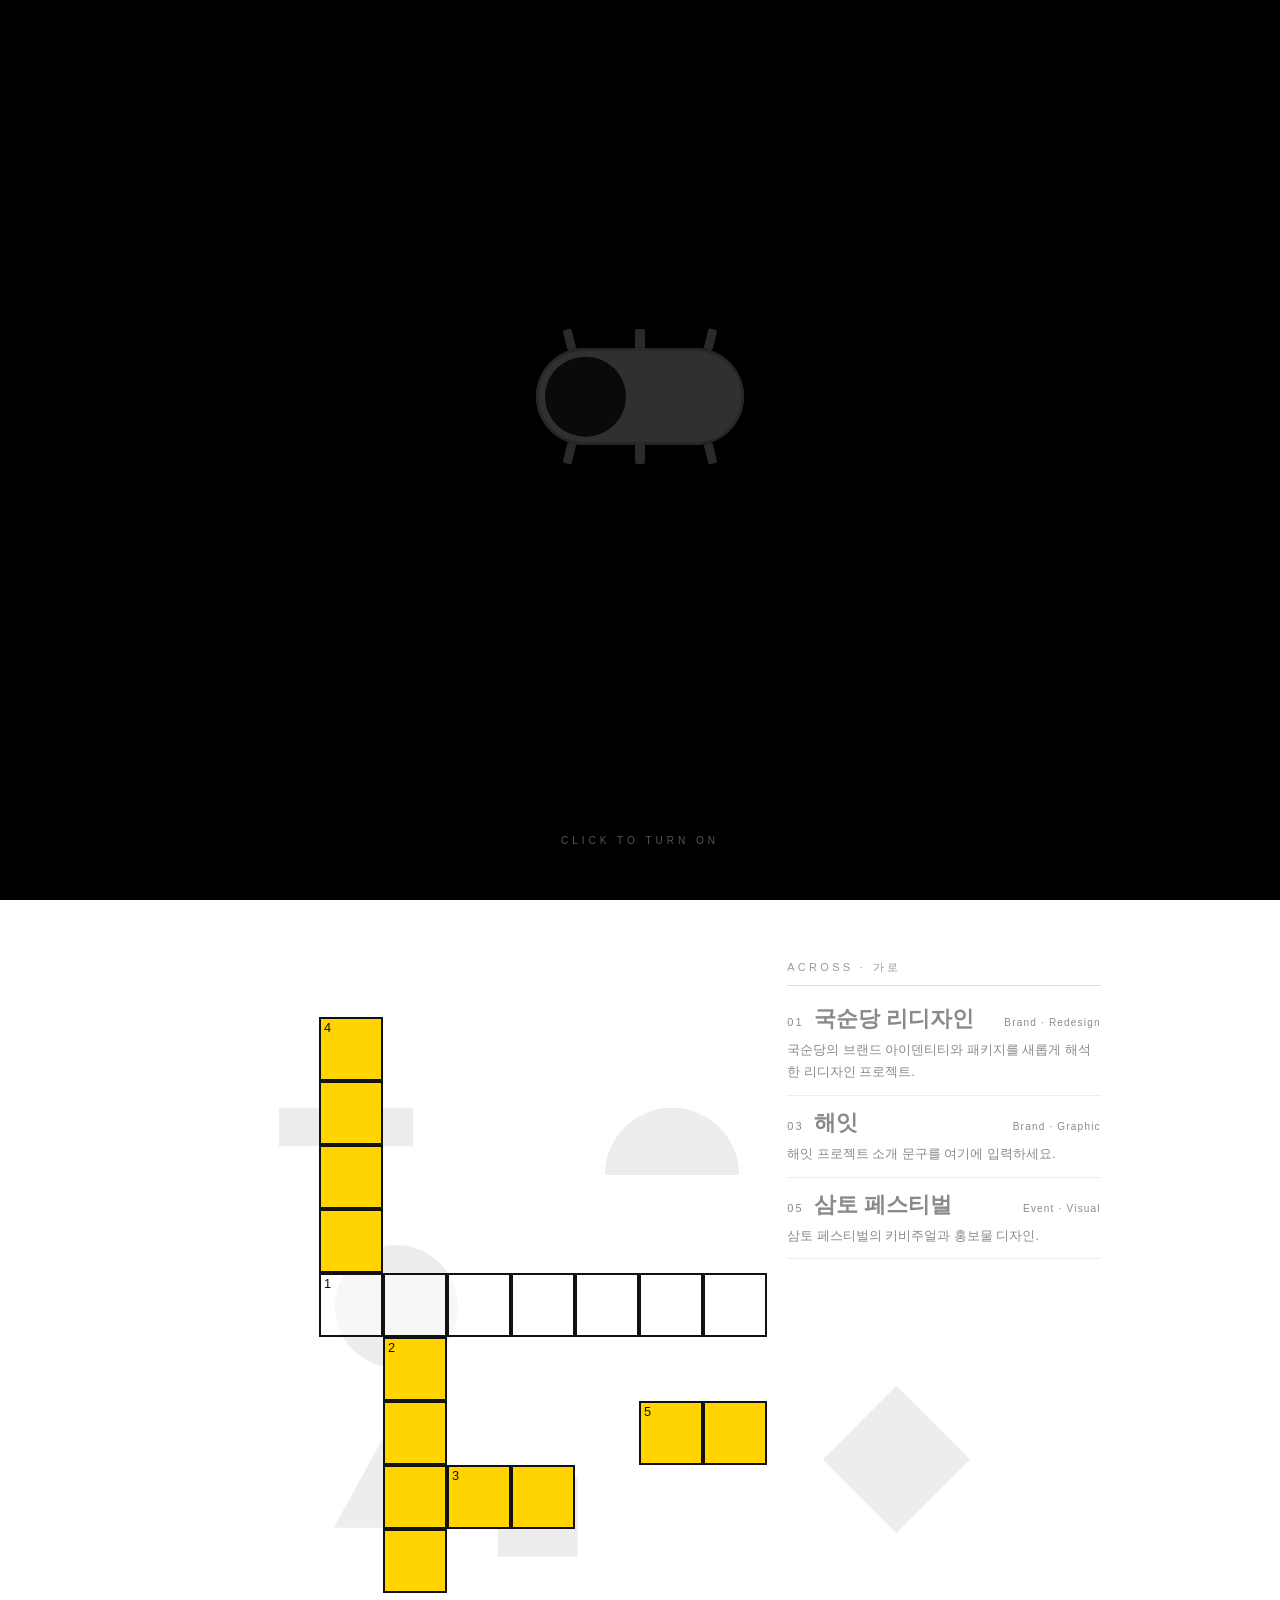
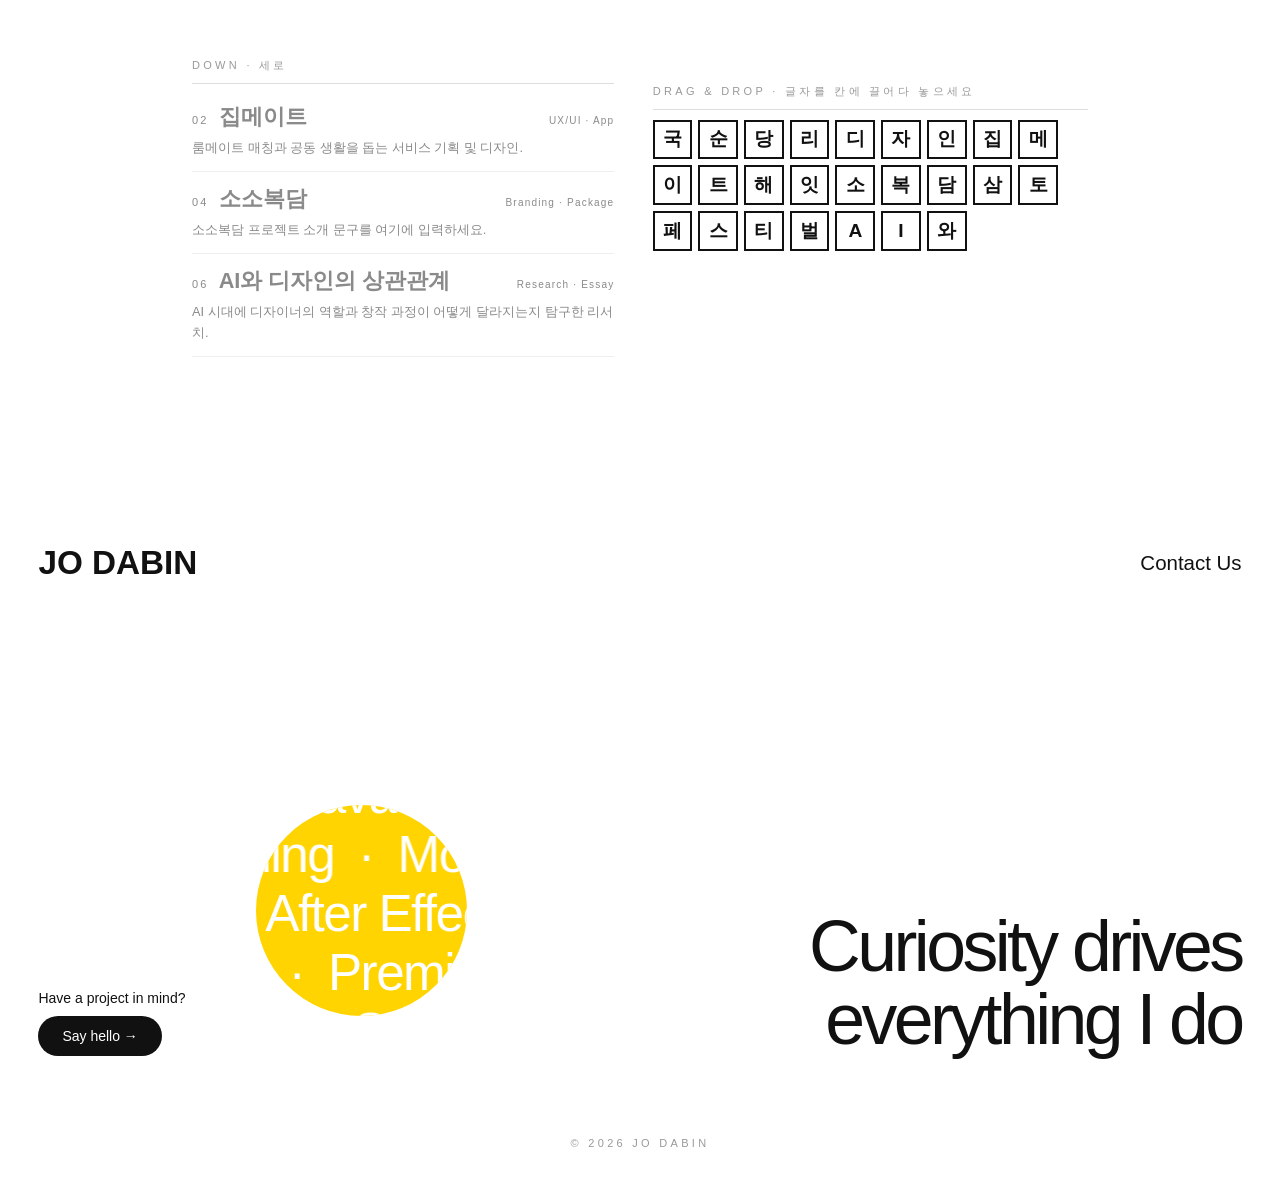
==== index.html @ ef53ffa4 "first commit" ====
<!DOCTYPE html>
<html lang="ko">
<head>
<meta charset="UTF-8">
<meta name="viewport" content="width=device-width, initial-scale=1">
<title>Portfolio</title>
<style>
  *{margin:0;padding:0;box-sizing:border-box}
  html{scroll-behavior:smooth}
  body{background:#000;color:#fff;font-family:"Pretendard","Apple SD Gothic Neo","Malgun Gothic",sans-serif;overflow-x:hidden}


  /* ---------- 0. INTRO (스위치) ---------- */
  body.lock{overflow:hidden}
  #intro{position:fixed;inset:0;background:#000;z-index:100;display:flex;flex-direction:column;align-items:center;justify-content:center;transition:opacity 1s ease,visibility 1s}
  #intro.done{opacity:0;visibility:hidden}
  .sw{--w:clamp(180px,16.25vw,312px);--h:calc(var(--w)*.4647);--k:calc(var(--w)*.388);
    position:relative;width:var(--w);height:var(--h);border:0;padding:0;cursor:pointer;background:transparent;-webkit-tap-highlight-color:transparent}
  .sw .track{position:absolute;inset:0;border-radius:99px;background:#303030;box-shadow:inset 0 0 0 calc(var(--w)*.0128) #262626;transition:background .6s,box-shadow .6s}
  .sw .knob{position:absolute;top:50%;left:calc(var(--w)*.0449);width:var(--k);height:var(--k);border-radius:50%;background:#0a0a0a;transform:translateY(-50%);transition:left .6s cubic-bezier(.6,0,.2,1),background .6s,box-shadow .6s}
  .sw i{position:absolute;width:calc(var(--w)*.0449);height:calc(var(--w)*.1);background:#2a2a2a;border-radius:2px;transition:background .6s}
  .sw i.t{top:calc(var(--w)*-.09)}.sw i.b{bottom:calc(var(--w)*-.09)}
  .sw i.c{left:calc(50% - var(--w)*.0225)}
  .sw i.l{left:calc(var(--w)*.14)}.sw i.l.t{transform:rotate(-14deg)}.sw i.l.b{transform:rotate(14deg)}
  .sw i.r{right:calc(var(--w)*.14)}.sw i.r.t{transform:rotate(14deg)}.sw i.r.b{transform:rotate(-14deg)}
  .sw:hover .knob{background:#161616}
  .sw.on .knob{left:calc(100% - var(--k) - var(--w)*.0449);background:#f2f2f2;box-shadow:0 0 30px 8px rgba(255,255,255,.7),0 0 120px 40px rgba(255,255,255,.25)}
  .sw.on .track{background:#3a3a3a}
  .ld{margin-top:9vh;width:clamp(160px,16vw,300px);opacity:0;transition:opacity .5s .3s;text-align:center;color:#aaa;font-size:11px;letter-spacing:.35em}
  .ld .bar{margin-top:12px;height:2px;background:#222}
  .ld .bar b{display:block;height:100%;width:0;background:#fff}
  #intro.go .ld{opacity:1}
  #intro .hint-i{position:absolute;bottom:6vh;font-size:10px;letter-spacing:.4em;color:#555;transition:opacity .4s}
  #intro.go .hint-i{opacity:0}

  /* ---------- 1. PRISM HERO ---------- */
  .hero{position:relative;min-height:100vh;background:#000;overflow:hidden;cursor:crosshair}
  .cols{position:relative;min-height:100vh;display:grid;grid-template-columns:1.2fr .9fr 1.1fr;gap:3vw;padding:6vh 3vw 9vh}
  .col{display:flex;flex-direction:column;justify-content:space-between;gap:4vh}
  .col .grp{display:flex;flex-direction:column;gap:4vh}
  #hc,#cc{position:absolute;inset:0;width:100%;height:100%;display:block}
  .bgc{position:absolute;inset:0;background:
    radial-gradient(60% 70% at 0% 0%,#ffcfe0 0%,transparent 70%),
    radial-gradient(55% 60% at 55% 0%,#ffeccb 0%,transparent 70%),
    radial-gradient(60% 70% at 100% 0%,#f0ffd6 0%,transparent 70%),
    radial-gradient(60% 70% at 100% 100%,#c6eeff 0%,transparent 70%),
    radial-gradient(60% 70% at 0% 100%,#f5d3ff 0%,transparent 70%),#efe4ff}
  #cc,#hc{pointer-events:none}
  .hx{position:relative;padding:0;color:#0b0b0b;line-height:1.4;pointer-events:none;user-select:none;-webkit-user-select:none}
  .hx h1{font-weight:500;font-size:clamp(34px,5.4vw,96px);letter-spacing:-.02em;line-height:1.05}
  .hx h2{font-weight:600;font-size:clamp(12px,1.2vw,19px);letter-spacing:.18em;margin-bottom:.6vw}
  .hx p,.hx li{font-size:clamp(11px,1vw,15px);list-style:none}
  .hx .big{font-size:clamp(16px,1.9vw,32px);font-weight:500;line-height:1.35}
  .hx small{display:block;font-size:10px;letter-spacing:.3em;margin-bottom:.8vw;font-weight:600}
  .hero{touch-action:pan-y;user-select:none;-webkit-user-select:none}
  .hero .hh{position:absolute;left:50%;bottom:4vh;transform:translateX(-50%);font-size:10px;letter-spacing:.4em;color:#777;z-index:2;pointer-events:none}

  /* 빛 뒤에 깔리는 텍스트: 슬롯에 빛이 자리 잡으면(.hit) 또렷해짐 */
  /* mix-blend-mode:lighten → 검정 글자는 뒤에 어떤 색 빛이 와도 그 색 그대로 묻혀 안 보임(위장).
     자기 자리에 딱 맞을 때만 normal + 밝은 색으로 전환해 또렷하게 드러남 */
  .tb{position:absolute;z-index:1;width:min(30vw,340px);color:#000;pointer-events:none;
    mix-blend-mode:lighten;text-shadow:none;opacity:1;transition:color .5s ease,text-shadow .5s ease}
  .tb.hit{color:#0a0a0a;text-shadow:0 0 14px rgba(255,255,255,.6);mix-blend-mode:normal}
  .tb h1{font-weight:300;font-size:clamp(28px,3vw,46px);line-height:1.05;letter-spacing:.01em}
  .tb h2{font-weight:600;font-size:clamp(12px,1.1vw,16px);letter-spacing:.22em;margin-top:.6em}
  .tb hr{border:0;border-top:1px solid currentColor;opacity:.4;margin:.9em 0;width:80%}
  .tb p{font-size:clamp(11px,.95vw,14px);line-height:1.7;opacity:.9}
  .tb ul{list-style:none;font-size:clamp(11px,.95vw,13px);line-height:1.9;letter-spacing:.08em}
  .tb ul.sk li{display:flex;align-items:center;gap:.6em}
  .tb ul.sk b{display:inline-flex;align-items:center;justify-content:center;width:1.8em;height:1.8em;border:1px solid currentColor;border-radius:5px;font-size:.8em;opacity:.85}
  .tb-a{--tc:#7cd9b8;--tg:rgba(59,191,154,.55);left:14vw;top:15vh;text-align:left}
  .tb-b{--tc:#f19a9c;--tg:rgba(232,90,114,.55);right:14vw;left:auto;top:15vh;text-align:left}
  .tb-c{--tc:#8fb0e0;--tg:rgba(63,102,194,.55);left:50%;top:58vh;transform:translateX(-50%);text-align:center}
  .tb-c ul{display:inline-block;text-align:left}

  /* ---------- 2. BEAM (scroll-driven) ---------- */
  .beam-track{position:relative}
  .stage{position:sticky;top:0;overflow:hidden;background:#000}
  .beam{position:absolute;left:50%;top:0;width:22vw;transform-origin:50% 0;
    background:linear-gradient(90deg,#ff5a5a,#ffb15a,#fff27a,#7aff9a,#7ad2ff,#8a8aff,#e08aff);
    filter:blur(26px);opacity:.9;border-radius:0 0 50% 50%;will-change:transform}
  .beam.b2{width:14vw;filter:blur(40px);opacity:.55;background:linear-gradient(90deg,#7aff9a,#7ad2ff,#fff)}
  .beam.b3{width:8vw;filter:blur(18px);opacity:.9;background:#fff}
  .stage-txt{position:absolute;left:0;right:0;top:50%;text-align:center;font-size:clamp(14px,1.6vw,20px);letter-spacing:.4em;transform:translateY(-50%);mix-blend-mode:difference;color:#fff;pointer-events:none}

  /* ---------- 3. CROSSWORD ---------- */
  .cw{position:relative;background:#fff;color:#111;padding:6vh 0 14vh;--c:min(5.6vw,64px)}
  .cw-inner{position:relative;width:calc(var(--c)*14);margin:0 auto}
  .grid{position:relative;width:calc(var(--c)*14);height:calc(var(--c)*10);z-index:2}
  .cell{position:absolute;width:var(--c);height:var(--c);background:rgba(255,255,255,.55);backdrop-filter:blur(0px);border:2px solid #111;margin:-1px;
    display:flex;align-items:center;justify-content:center;font-size:calc(var(--c)*.46);font-weight:600;cursor:pointer;
    opacity:0;transform:scale(.6);transition:opacity .5s,transform .5s,background .25s,color .25s}
  .cell.in{opacity:1;transform:none}
  .cell sup{position:absolute;left:3px;top:1px;font-size:calc(var(--c)*.2);font-weight:400}
  .cell.on{background:#ffe680}
  .cell.flash{background:#ffd400}
  .cell.over{background:#fff3b0;outline:2px dashed #111}
  .cell .ch{pointer-events:none}
  .tray{position:absolute;z-index:3;left:calc(var(--c)*7.2);top:calc(var(--c)*11.4);width:calc(var(--c)*6.8)}
  .tray h4{font-size:11px;letter-spacing:.3em;color:#999;font-weight:500;padding-bottom:10px;border-bottom:1px solid #ddd;margin-bottom:10px}
  .tray .chips{display:flex;flex-wrap:wrap;gap:6px}
  .chip{width:calc(var(--c)*.62);height:calc(var(--c)*.62);display:flex;align-items:center;justify-content:center;border:2px solid #111;background:#fff;font-weight:600;font-size:calc(var(--c)*.3);cursor:grab;user-select:none}
  .chip:active{cursor:grabbing;background:#ffe680}

  /* gray blocks behind images */
  .gray{position:absolute;z-index:1;cursor:pointer}
  .gray svg{position:absolute;inset:0;width:100%;height:100%;fill:#ededed;transition:fill .5s,transform .4s}
  .gray.seen svg{fill:#a8a8a8}
  .gray.cur svg{fill:#d0d0d0;transform:scale(1.06)}
  .gray.seen.cur svg{fill:#969696}
  .gray img{width:100%;height:100%;object-fit:cover;display:block}
    .g5{left:calc(var(--c)*9.4);top:calc(var(--c)*6.3);width:calc(var(--c)*3.2);height:calc(var(--c)*3.2)}
  .g6{left:calc(var(--c)*6);top:calc(var(--c)*1.2);width:calc(var(--c)*3);height:calc(var(--c)*3)}
  .g1{left:calc(var(--c)*1.6);top:calc(var(--c)*3.9);width:calc(var(--c)*3.2);height:calc(var(--c)*3.2)}
  .g2{left:calc(var(--c)*1.7);top:calc(var(--c)*6.4);width:calc(var(--c)*3.2);height:calc(var(--c)*3.2)}
  .g3{left:calc(var(--c)*4.2);top:calc(var(--c)*7.6);width:calc(var(--c)*2.4);height:calc(var(--c)*2.4)}
  .g4{left:calc(var(--c)*0.9);top:calc(var(--c)*1.2);width:calc(var(--c)*3);height:calc(var(--c)*3)}

  /* 소개 패널 (가로: 우상단 / 세로: 좌하단) */
  .cw-inner{height:calc(var(--c)*16.2)}
  .pnl{position:absolute;z-index:3}
  .pa{left:calc(var(--c)*9.3);top:calc(var(--c)*.1);width:calc(var(--c)*4.9)}
  .pd{left:0;top:calc(var(--c)*11);width:calc(var(--c)*6.6)}
  .pnl h4{font-size:11px;letter-spacing:.3em;color:#999;font-weight:500;padding-bottom:10px;border-bottom:1px solid #ddd;margin-bottom:6px}
  .it{padding:12px 0;border-bottom:1px solid #eee;cursor:pointer;color:#8a8a8a;transition:color .3s}
  .it .r1{display:flex;align-items:baseline;gap:10px}
  .it .n{font-size:11px;letter-spacing:.2em}
  .it .t{font-size:clamp(15px,1.7vw,24px);font-weight:600}
  .it .g{margin-left:auto;font-size:10px;letter-spacing:.12em}
  .it .d{margin-top:6px;font-size:clamp(11px,1vw,13.5px);line-height:1.7;color:inherit;transition:color .3s}
  .it.act{color:#111}
  .fade{animation:fd .4s}
  @keyframes fd{from{opacity:0;transform:translateY(6px)}to{opacity:1;transform:none}}
  .end{position:relative;min-height:620px;background:#fff;color:#111;overflow:hidden;font-family:"Helvetica Neue",Arial,"Malgun Gothic",sans-serif;cursor:grab}
  .end-top{position:absolute;left:3vw;right:3vw;top:3vh;display:flex;justify-content:space-between;align-items:center;font-size:clamp(16px,1.6vw,22px);z-index:3}
  .end-top b{font-size:clamp(24px,2.6vw,36px);font-weight:700}
  .end-top a{color:#111;text-decoration:none}
  .ball{position:absolute;left:20vw;top:32vh;width:clamp(200px,16.5vw,330px);aspect-ratio:1;border-radius:50%;background:#ffd400;overflow:hidden;z-index:2;will-change:transform}
  .mq{position:absolute;left:0;top:0;width:100vw;color:#fff;user-select:none}
  .row{display:flex;white-space:nowrap;font-size:clamp(34px,4vw,76px);line-height:1.15;letter-spacing:-.03em;will-change:transform}
  .row span{flex:none}
  .end-h{position:absolute;right:3vw;bottom:9vh;text-align:right;font-weight:400;letter-spacing:-.05em;line-height:1.02;font-size:clamp(40px,5.6vw,110px)}
  .end-cta{position:absolute;left:3vw;bottom:9vh;font-size:14px}
  .end-cta a{display:inline-block;margin-top:10px;padding:12px 24px;border-radius:99px;background:#111;color:#fff;text-decoration:none}
  footer{background:#fff;color:#999;text-align:center;padding:0 0 6vh;font-size:11px;letter-spacing:.3em}
  @media(max-width:700px){.hero .tr{top:6vh}.hero .tl{top:22vh}.black{margin-left:0;width:100%}}
</style>
</head>
<body class="lock">
<div id="intro">
  <button class="sw" id="sw" aria-label="켜기">
    <div class="track"></div><div class="knob"></div>
    <i class="t l"></i><i class="t c"></i><i class="t r"></i><i class="b l"></i><i class="b c"></i><i class="b r"></i>
  </button>
  <div class="ld"><span id="pct">LOADING 0%</span><div class="bar"><b id="bar"></b></div></div>
  <div class="hint-i">CLICK TO TURN ON</div>
</div>


<!-- 1 SPOTLIGHT -->
<section class="hero" id="hero">
  <!-- 가운데 인물 자리는 우선 비워둡니다. -->
  <div class="tb tb-a" id="tb0">
    <h1>조다빈<br>JO DABIN</h1>
    <h2>VISUAL DESIGNER<br>&amp; CREATIVE THINKER</h2>
    <hr>
    <p>하나의 빛이 여러 색으로 퍼지듯,<br>하나의 아이디어를 다양한 시선으로 풀어냅니다.</p>
    <ul class="kw"><li>BRAND</li><li>VISUAL</li><li>INTERACTION</li><li>EXPERIENCE</li></ul>
  </div>
  <div class="tb tb-b" id="tb1">
    <h2>SKILLS &amp; TOOLS ✦</h2>
    <hr>
    <ul class="sk">
      <li><b>Ps</b>Photoshop</li>
      <li><b>Ai</b>Illustrator</li>
      <li><b>Ae</b>After Effects</li>
      <li><b>Fg</b>Figma</li>
    </ul>
  </div>
  <div class="tb tb-c" id="tb2">
    <h2>CONTACT ✦</h2>
    <hr>
    <ul class="ct">
      <li>✉ jodabin9098@gmail.com</li>
      <li>◎ Seoul, Korea</li>
    </ul>
  </div>
  <canvas id="hc"></canvas>
  <div class="hh" id="hh">빛으로 숨은 글자를 찾아보세요 · 0/3</div>
</section>

<!-- 2 BEAM -->
<section class="beam-track" id="track">
  <div class="stage" id="stage">
    <div class="beam" id="beam"></div>
    <div class="beam b2" id="beam2"></div>
    <div class="beam b3" id="beam3"></div>
    <div class="stage-txt" id="stxt">SELECTED WORKS</div>
  </div>
</section>

<!-- 3 CROSSWORD -->
<section class="cw" id="cw">
  <div class="cw-inner">
    <div class="gray g1" data-n="01"></div>
    <div class="gray g2" data-n="02"></div>
    <div class="gray g3" data-n="03"></div>
    <div class="gray g4" data-n="04"></div>
    <div class="gray g5" data-n="05"></div>
    <div class="gray g6" data-n="06"></div>
    <div class="grid" id="grid"></div>
    <div class="pnl pa" id="pa"></div>
    <div class="pnl pd" id="pd"></div>
    <div class="tray"><h4>DRAG &amp; DROP · 글자를 칸에 끌어다 놓으세요</h4><div class="chips" id="chips"></div></div>
  </div>
</section>
<!-- 4 CLOSING (bachoo style) -->
<section class="end" id="end">
  <div class="end-top"><b>JO DABIN</b><a href="mailto:jodabin9098@gmail.com">Contact Us</a></div>
  <div class="ball" id="ball"><div class="mq" id="mq"></div></div>
  <h2 class="end-h">Curiosity drives<br>everything I do</h2>
  <div class="end-cta"><p>Have a project in mind?</p><a href="mailto:jodabin9098@gmail.com">Say hello →</a></div>
</section>
<footer>© 2026 JO DABIN</footer>

<script>
/* ===== 프로젝트 데이터 (내용/이미지는 여기서 수정) ===== */
const projects=[
  {t:"국순당 리디자인",  tag:"Brand · Redesign",   d:"국순당의 브랜드 아이덴티티와 패키지를 새롭게 해석한 리디자인 프로젝트.", img:"", word:"국순당리디자인", x:2,y:5,dir:"h"},
  {t:"집메이트",        tag:"UX/UI · App",        d:"룸메이트 매칭과 공동 생활을 돕는 서비스 기획 및 디자인.",            img:"", word:"집메이트",       x:3,y:6,dir:"v"},
  {t:"해잇",            tag:"Brand · Graphic",    d:"해잇 프로젝트 소개 문구를 여기에 입력하세요.",                       img:"", word:"해잇",           x:4,y:8,dir:"h"},
  {t:"소소복담",        tag:"Branding · Package", d:"소소복담 프로젝트 소개 문구를 여기에 입력하세요.",                   img:"", word:"소소복담",       x:2,y:1,dir:"v"},
  {t:"삼토 페스티벌",   tag:"Event · Visual",     d:"삼토 페스티벌의 키비주얼과 홍보물 디자인.",                          img:"", word:"삼토페스티벌",   x:7,y:7,dir:"h"},
  {t:"AI와 디자인의 상관관계", tag:"Research · Essay", d:"AI 시대에 디자이너의 역할과 창작 과정이 어떻게 달라지는지 탐구한 리서치.", img:"", word:"AI와디자인",     x:7,y:1,dir:"v"},
];
const grayMap=[0,1,2,3,4,5]; // 회색 블록 → 표시할 프로젝트 이미지 (projects[i].img)

/* ===== 십자말풀이 생성 ===== */
const grid=document.getElementById('grid');
const cells={};
projects.forEach((p,i)=>{
  [...p.word].forEach((ch,k)=>{
    const x=p.x+(p.dir==='h'?k:0), y=p.y+(p.dir==='v'?k:0), key=x+','+y;
    let el=cells[key];
    if(!el){
      el=document.createElement('div');el.className='cell';el.dataset.p='';
      el.style.left=`calc(var(--c)*${x})`;el.style.top=`calc(var(--c)*${y})`;
      grid.appendChild(el);cells[key]=el;
    }
    el.dataset.p+=i+',';
    if(k===0){const s=document.createElement('sup');s.textContent=i+1;el.appendChild(s);}
  });
});
const all=[...grid.children];
all.forEach(el=>{
  const ids=el.dataset.p.split(',').filter(Boolean).map(Number);
  el.addEventListener('mouseenter',()=>show(ids[0]));
  el.addEventListener('click',()=>show(ids[0]));
});
function show(i){
  const p=projects[i];
  all.forEach(c=>c.classList.toggle('on',c.dataset.p.split(',').includes(String(i))));
  document.querySelectorAll('.it').forEach(e=>e.classList.toggle('act',+e.dataset.i===i));
  document.querySelectorAll('.gray').forEach((g,k)=>{const on=grayMap[k]===i;g.classList.toggle('cur',on);});
}
/* 드래그 앤 드롭: 칸에 글자 넣기 */
const KEY='cw-letters';let saved={};
try{saved=JSON.parse(localStorage.getItem(KEY)||'{}')}catch(e){}
Object.keys(cells).forEach(k=>{
  const el=cells[k],span=document.createElement('span');span.className='ch';el.appendChild(span);
  if(saved[k])span.textContent=saved[k];
  const put=t=>{const c=[...(t||'').trim()][0]||'';span.textContent=c;saved[k]=c;try{localStorage.setItem(KEY,JSON.stringify(saved))}catch(e){}};
  el.addEventListener('dragover',e=>{e.preventDefault();el.classList.add('over')});
  el.addEventListener('dragleave',()=>el.classList.remove('over'));
  el.addEventListener('drop',e=>{e.preventDefault();el.classList.remove('over');put(e.dataTransfer.getData('text/plain'))});
  el.addEventListener('dblclick',()=>put(''));
});
const chipBox=document.getElementById('chips');
[...new Set(projects.map(p=>p.word).join('').split(''))].forEach(ch=>{
  const c=document.createElement('div');c.className='chip';c.draggable=true;c.textContent=ch;
  c.addEventListener('dragstart',e=>{e.dataTransfer.setData('text/plain',ch);e.dataTransfer.effectAllowed='copy'});
  chipBox.appendChild(c);
});
document.querySelector('.cw-inner').addEventListener('mouseleave',()=>{
  all.forEach(c=>c.classList.remove('on'));
  document.querySelectorAll('.gray').forEach(g=>g.classList.remove('cur'));
  document.querySelectorAll('.it').forEach(e=>e.classList.remove('act'));
});
/* 소개 패널 */
function buildPanel(el,label,idx){
  el.innerHTML=`<h4>${label}</h4>`+idx.map(i=>{const p=projects[i];return `<div class="it" data-i="${i}"><div class="r1"><span class="n">0${i+1}</span><span class="t">${p.t}</span><span class="g">${p.tag}</span></div><div class="d">${p.d}</div></div>`}).join('');
  el.querySelectorAll('.it').forEach(e=>{e.addEventListener('mouseenter',()=>show(+e.dataset.i));e.addEventListener('click',()=>show(+e.dataset.i));});
}
buildPanel(document.getElementById('pa'),'ACROSS · 가로',projects.map((p,i)=>p.dir==='h'?i:-1).filter(i=>i>=0));
buildPanel(document.getElementById('pd'),'DOWN · 세로',projects.map((p,i)=>p.dir==='v'?i:-1).filter(i=>i>=0));
/* 회색 블록: 도형 + 호버 연결 */
const SH=["<circle cx=\"50\" cy=\"50\" r=\"30\"/>","<polygon points=\"50,18 84,80 16,80\"/>","<rect x=\"24\" y=\"24\" width=\"52\" height=\"52\"/>","<path d=\"M40 15h20v25h25v20H60v25H40V60H15V40h25z\"/>","<polygon points=\"50,14 86,50 50,86 14,50\"/>","<path d=\"M15 75a35 35 0 0170 0z\"/>"];
document.querySelectorAll('.gray').forEach((g,k)=>{
  g.innerHTML=`<svg viewBox="0 0 100 100" preserveAspectRatio="xMidYMid meet">${SH[k]}</svg>`;
  let tm;
  g.addEventListener('mouseenter',()=>{show(grayMap[k]);clearTimeout(tm);tm=setTimeout(()=>g.classList.add('seen'),2000);});
  g.addEventListener('mouseleave',()=>clearTimeout(tm));
});
/* 회색 블록에 이미지 채우기 */
document.querySelectorAll('.gray').forEach((g,k)=>{
  const p=projects[grayMap[k]];
  if(p&&p.img){g.innerHTML=`<img src="${p.img}" alt="${p.t}">`;}
});

/* ===== 스크롤: 빛이 내려와 십자말풀이로 ===== */
const track=document.getElementById('track'),stage=document.getElementById('stage');
const beam=document.getElementById('beam'),b2=document.getElementById('beam2'),b3=document.getElementById('beam3');
const stxt=document.getElementById('stxt');
const clamp=(v,a,b)=>Math.min(b,Math.max(a,v));
function onScroll(){
  const r=track.getBoundingClientRect(), total=track.offsetHeight-innerHeight;
  const p=clamp(-r.top/total,0,1);
  const vh=innerHeight, w=innerWidth;
  // 배경: 검정 → 흰색
  const g=Math.round(255*clamp((p-.35)/.55,0,1));
  stage.style.background=`rgb(${g},${g},${g})`;
  // 빛 기둥이 아래로 흘러내림 + 살짝 굽음
  const y=-vh*1.1+p*vh*1.9, sway=Math.sin(p*3.2)*w*.06;
  const t=`translate(calc(-50% + ${sway}px),${y}px) rotate(${Math.sin(p*3.2)*6}deg)`;
  beam.style.transform=t; b2.style.transform=t; b3.style.transform=t;
  const fadeOut=1-clamp((p-.85)/.15,0,1)*0;
  stxt.style.opacity=clamp(1-p*2,0,1);
  stxt.style.color='#fff';
  document.getElementById('beam').style.opacity=.9*fadeOut;
  // 말풀이 등장 (스크롤 마지막 구간 이후 진입)
  const cw=document.getElementById('cw').getBoundingClientRect();
  if(cw.top<vh*.95&&!started){started=true;reveal();}
}
let started=false;
function reveal(){
  all.forEach((c,i)=>setTimeout(()=>{c.classList.add('in','flash');setTimeout(()=>c.classList.remove('flash'),500);},i*45));
  setTimeout(()=>show(0),all.length*45+300);
}
/* ===== 스포트라이트: 가운데서 하나 켜지면 드래그해서 제자리에 놓기 → 고정되며 회색으로 → 다음 것 등장 → 셋 다 놓이면 전부 컬러로 ===== */
(()=>{
  const hero=document.getElementById('hero'),cv=document.getElementById('hc'),ctx=cv.getContext('2d');
  const texts=[document.getElementById('tb0'),document.getElementById('tb1'),document.getElementById('tb2')];
  const hh=document.getElementById('hh');
  hh.textContent='';
  // dir: 이 빛의 빔이 뻗어나가는 방향(도, 0=오른쪽 90=아래 180=왼쪽 270=위, 화면 기준)
  const BLOBS=[
    {c:['#eeffb0','#8fdba0','#289e82'],hx:-.32,hy:.32,dir:55, side:1,rr:764/2398*1.05},
    {c:['#ffd9d2','#f28a86','#e0435f'],hx:-.28,hy:.3, dir:125,side:-1,rr:764/2398*1.05},
    {c:['#dcedf7','#7fa8d8','#33559f'],hx:-.32,hy:-.28,dir:270,side:1,rr:764/2398*1.05},
  ];
  function hex2rgb(hex){const n=parseInt(hex.replace('#',''),16);return{r:(n>>16)&255,g:(n>>8)&255,b:n&255};}
  function rgbStr({r,g,b}){return`rgb(${r},${g},${b})`;}
  function toGray(hex){ // 채도를 뺀, 살짝 차가운 무채색 잔상
    const{r,g,b}=hex2rgb(hex),l=r*.299+g*.587+b*.114;
    return rgbStr({r:Math.round(l*.94),g:Math.round(l*.96),b:Math.round(Math.min(255,l*1.04))});
  }
  function anyToRgb(c){ // '#hex' 또는 'rgb(r,g,b)' 둘 다 받는다
    if(c[0]==='#')return hex2rgb(c);
    const m=c.match(/\d+/g).map(Number);return{r:m[0],g:m[1],b:m[2]};
  }
  function mix(colA,colB,t){
    const a=anyToRgb(colA),b=anyToRgb(colB);
    return rgbStr({r:Math.round(a.r+(b.r-a.r)*t),g:Math.round(a.g+(b.g-a.g)*t),b:Math.round(a.b+(b.b-a.b)*t)});
  }
  BLOBS.forEach(b=>{b.gray=b.c.map(toGray);b.phase='pending';b.x=0;b.y=0;});
  let w=0,h=0,dpr=1;
  let HOMES=[{x:0,y:0},{x:0,y:0},{x:0,y:0}],SNAPR=[0,0,0];
  const clampX=(x,m=0)=>Math.max(m,Math.min(w-m,x)),clampY=(y,m=0)=>Math.max(m,Math.min(h-m,y));
  function size(){
    dpr=Math.min(2,devicePixelRatio||1);w=hero.clientWidth;h=hero.clientHeight;
    cv.width=w*dpr;cv.height=h*dpr;
    const hr=hero.getBoundingClientRect();
    // 슬롯(글자 자리)은 실제 텍스트가 CSS로 놓인 위치를 그대로 읽어와 계산 — 화면 크기가 달라져도 항상 정확히 맞음
    HOMES=texts.map(el=>{
      const tr=el.getBoundingClientRect();
      return {x:(tr.left+tr.right)/2-hr.left,y:(tr.top+tr.bottom)/2-hr.top};
    });
    SNAPR=texts.map(el=>{
      const tr=el.getBoundingClientRect();
      return Math.min(100,Math.max(40,Math.hypot(tr.width,tr.height)/2*.85));
    });
  }
  size();
  new ResizeObserver(size).observe(hero);

  // 순서대로 하나씩: 가운데 등장 → 드래그해서 제자리로 → 고정+회색 → 다음 등장 → 셋 다 놓이면 전부 컬러로
  const ORDER=[0,1,2];
  let seqIdx=-1,cur=-1,allColorAt=0;
  function spawnNext(){
    seqIdx++;
    if(seqIdx>=ORDER.length){ // 셋 다 자리 잡음: 잠시 후 전부 컬러로 되돌리고 스크롤 해제
      cur=-1;
      setTimeout(()=>{
        allColorAt=performance.now();
        BLOBS.forEach(b=>b.phase='revealed');
        document.body.classList.remove('lock');
        hh.textContent='SCROLL ↓';
      },500);
      return;
    }
    cur=ORDER[seqIdx];
    const b=BLOBS[cur];
    size(); // 등장 직전에 크기를 다시 재서, 화면 중앙 좌표가 항상 최신 값이 되도록
    b.phase='active';b.onAt=performance.now();
    b.x=b.tx=w*.5;b.y=b.ty=h*.5; // 화면 정중앙에서 켜짐
    // 빛줄기 끝(anchor)은 등장한 자리를 기준으로 한 번만 계산해서 화면 밖으로 멀리 고정 — 이후 원이 움직여도 이 점은 그대로, 원 쪽만 방향을 틀며 따라감
    const rad=b.dir*Math.PI/180,ux=Math.cos(rad),uy=Math.sin(rad);
    const len=Math.hypot(w,h)*1.15; // 화면 대각선보다 길게 뻗어서 끝이 반드시 화면 밖으로 나가도록
    b.anchor={x:b.x+ux*len,y:b.y+uy*len};
    hh.textContent='빛을 마우스로 움직여서 제자리를 찾아주세요';
  }
  window.__lightSeqStart=()=>{if(seqIdx<0)setTimeout(spawnNext,900);};

  // 이제 드래그가 아니라 마우스를 따라 그대로 움직임
  addEventListener('pointermove',e=>{
    if(cur<0||BLOBS[cur].phase!=='active')return;
    const r=hero.getBoundingClientRect();
    BLOBS[cur].tx=clampX(e.clientX-r.left);BLOBS[cur].ty=clampY(e.clientY-r.top);
  });

  function frame(){
    requestAnimationFrame(frame);
    if(hero.getBoundingClientRect().bottom<0)return;
    if(!w||!h){size();if(!w||!h)return;}
    try{draw();}catch(err){}
  }
  // 형광등이 켜지듯: 완전히 꺼진 상태에서 몇 차례 깜빡이다 밝게 안정됨
  const FLICKER=[[0,0],[70,1],[130,.85],[190,1],[250,.9],[330,1]];
  const FLICKER_END=FLICKER[FLICKER.length-1][0];
  function flickerAlpha(age){
    if(age<0)return 0;
    if(age>=FLICKER_END)return 1;
    for(let i=FLICKER.length-1;i>=0;i--){if(age>=FLICKER[i][0])return FLICKER[i][1];}
    return 0;
  }
  const MUTE_MS=420; // 회색으로 가라앉는 트랜지션 시간
  const UNMUTE_MS=550; // 마지막에 다시 컬러로 돌아오는 트랜지션 시간
  const SETTLE_HOLD=350; // 제자리 근처에 왔을 때 바로 붙지 않고 잠시 멈칫하는 시간
  const SETTLE_MS=750; // 그 후 천천히 제자리로 미끄러져 들어가는 시간
  function easeOutCubic(t){return 1-Math.pow(1-t,3);}
  // 피그마 "Sportlight" 빔 모양: 원과 겹치는 변(투명)에서 시작해 끝으로 갈수록 좁아지고 진해지는 사다리꼴.
  // 끝(anchor)은 등장할 때 자리에 고정, 원 쪽 넓은 변만 원을 따라 방향을 틀며 움직임(위가 꺾이는 느낌)
  function drawBeam(b,cx,cy,r,alpha){
    const anchor=b.anchor;if(!anchor)return;
    // 원의 진짜 중심(cx,cy) 기준 방향으로, 원 "안"이 아니라 원의 가장자리(경계) 지점에서 빛줄기가 시작하도록 함
    // → 그래야 사다리꼴의 딱딱한 직선 변이 원 내부의 둥근 그라데이션을 가로질러 이음매(사선)가 보이는 문제가 없음
    let dx=anchor.x-cx,dy=anchor.y-cy,d=Math.hypot(dx,dy)||1;
    const ux=dx/d,uy=dy/d,px=-uy*b.side,py=ux*b.side;
    const edgeR=r*.68; // 원의 그라데이션이 흐려지기 시작하는 지점(=시각적 경계)
    const ex=cx+ux*edgeR,ey=cy+uy*edgeR;
    // 꺾이는 지점 없이 원(지름 그대로)에서 화면 밖 anchor까지 한 번에 좁아지는 사다리꼴
    const topHalf=r*.62,botHalf=r*.22; // 원은 그라데이션이 .68~.85 지점부터 흐려지므로, 실제로 눈에 보이는 원 크기(지름)에 맞춤
    ctx.save();
    ctx.globalCompositeOperation='screen';ctx.globalAlpha=alpha*.85;
    const g=ctx.createLinearGradient(ex,ey,anchor.x,anchor.y);
    const mid=hex2rgb(b.c[1]),edge=hex2rgb(b.c[2]);
    g.addColorStop(0,`rgba(${mid.r},${mid.g},${mid.b},0)`);
    g.addColorStop(1,`rgba(${edge.r},${edge.g},${edge.b},.85)`);
    ctx.fillStyle=g;
    ctx.beginPath();
    ctx.moveTo(ex+px*topHalf,ey+py*topHalf);
    ctx.lineTo(anchor.x+px*botHalf,anchor.y+py*botHalf);
    ctx.lineTo(anchor.x-px*botHalf,anchor.y-py*botHalf);
    ctx.lineTo(ex-px*topHalf,ey-py*topHalf);
    ctx.closePath();ctx.fill();
    ctx.restore();
  }
  function draw(){
    const sc=Math.max(w,h)*.62,now=performance.now();
    ctx.setTransform(dpr,0,0,dpr,0,0);ctx.clearRect(0,0,w,h);
    BLOBS.forEach((b,i)=>{
      if(b.phase==='pending')return;
      const r=b.rr*sc;
      let alpha=1,cols=b.c,cx,cy;
      if(b.phase==='active'){
        b.x+=(b.tx-b.x)*.16;b.y+=(b.ty-b.y)*.16; // 무겁지 않게, 손 따라 비교적 빠르게
        b.x=clampX(b.x);b.y=clampY(b.y);
        cx=b.x;cy=b.y;
        const home=HOMES[i];
        if(Math.hypot(cx-home.x,cy-home.y)<SNAPR[i]){ // 제자리 근처 → 바로 붙지 않고 잠시 멈췄다가 천천히 자리로 들어감
          b.phase='settling';b.settleAt=now;b.fromX=cx;b.fromY=cy;
        }
        alpha=flickerAlpha(now-b.onAt);
        drawBeam(b,cx,cy,r,alpha);
      }else if(b.phase==='settling'){
        const home=HOMES[i],age=now-b.settleAt;
        if(age<SETTLE_HOLD){cx=b.fromX;cy=b.fromY;}
        else{
          const t=Math.min(1,(age-SETTLE_HOLD)/SETTLE_MS),te=easeOutCubic(t);
          cx=b.fromX+(home.x-b.fromX)*te;cy=b.fromY+(home.y-b.fromY)*te;
          if(t>=1){ // 완전히 자리 잡음 → 고정하고 회색으로, 다음 것 등장
            b.x=b.tx=home.x;b.y=b.ty=home.y;
            b.phase='placed';b.muteAt=now;
            texts[i].classList.add('hit');
            setTimeout(spawnNext,600);
          }
        }
        alpha=flickerAlpha(now-b.onAt);
        drawBeam(b,cx,cy,r,alpha);
      }else if(b.phase==='placed'){ // 회색 잔상으로 가라앉음
        cx=HOMES[i].x;cy=HOMES[i].y;
        const t=Math.min(1,(now-b.muteAt)/MUTE_MS);
        cols=b.c.map((c,k)=>mix(c,b.gray[k],t));
        alpha=1-.35*t;
      }else{ // revealed: 마지막에 전부 다시 컬러로
        cx=HOMES[i].x;cy=HOMES[i].y;
        const t=Math.min(1,(now-allColorAt)/UNMUTE_MS);
        cols=b.c.map((c,k)=>mix(b.gray[k],c,t));
        alpha=.65+.35*t;
      }
      ctx.globalCompositeOperation='lighter';ctx.filter='blur(1px)';ctx.globalAlpha=alpha;
      const g=ctx.createRadialGradient(cx+(b.hx||0)*r,cy+(b.hy||0)*r,0,cx,cy,r);
      g.addColorStop(0,cols[0]);g.addColorStop(.38,cols[1]);g.addColorStop(.68,cols[2]);g.addColorStop(.85,'rgba(0,0,0,0)');
      ctx.fillStyle=g;ctx.beginPath();ctx.arc(cx,cy,r,0,7);ctx.fill();
    });
    ctx.globalCompositeOperation='source-over';ctx.filter='none';ctx.globalAlpha=1;
  }
  requestAnimationFrame(frame);
})();
/* ===== 인트로: 스위치 → 로딩 → 메인 ===== */
(()=>{
  const intro=document.getElementById('intro'),sw=document.getElementById('sw'),pct=document.getElementById('pct'),bar=document.getElementById('bar');
  let busy=false;
  scrollTo(0,0);
  sw.addEventListener('click',()=>{
    if(busy)return;busy=true;
    sw.classList.add('on');intro.classList.add('go');
    const t0=performance.now(),D=2600;
    (function step(now){
      const p=Math.min(1,(now-t0)/D),e=1-Math.pow(1-p,2);
      const n=Math.round(e*100);pct.textContent='LOADING '+n+'%';bar.style.width=n+'%';
      if(p<1)return requestAnimationFrame(step);
      setTimeout(()=>{intro.classList.add('done');scrollTo(0,0);window.__lightSeqStart&&window.__lightSeqStart();},350); // 로딩이 끝나고 잠시 후부터 스포트라이트가 하나씩 순서대로 켜짐
    })(t0);
  });
})();
/* ===== 마지막 섹션: 커서를 따라다니는 원 + 드래그 가능한 텍스트 ===== */
(()=>{
  const end=document.getElementById('end'),ball=document.getElementById('ball'),mq=document.getElementById('mq');
  const words=["Photoshop","Illustrator","After Effects","Figma","InDesign","Premiere Pro","React","HTML","CSS","JavaScript","Claude","UX/UI","Branding","Motion"];
  const sep="  ·  ";
  const rows=[];
  for(let i=0;i<14;i++){
    const r=document.createElement('div');r.className='row';
    const k=i*3%words.length,u=words.slice(k).concat(words.slice(0,k)).join(sep)+sep;
    r.innerHTML='<span>'+u+'</span><span>'+u+'</span><span>'+u+'</span>';
    mq.appendChild(r);rows.push({el:r,o:-i*137,v:(i%2?1:-1)*(.35+(i%3)*.15)});
  }
  let tx=0,ty=0,cx=0,cy=0,drag=false,lx=0,dx=0;
  end.addEventListener('mousemove',e=>{
    const r=end.getBoundingClientRect(),s=ball.offsetWidth;
    tx=e.clientX-r.left-s/2-ball.offsetLeft;ty=e.clientY-r.top-s/2-ball.offsetTop;
    if(drag){dx+=e.clientX-lx;lx=e.clientX;}
  });
  end.addEventListener('mousedown',e=>{drag=true;lx=e.clientX;end.style.cursor='grabbing'});
  addEventListener('mouseup',()=>{drag=false;end.style.cursor='grab'});
  end.addEventListener('touchstart',e=>{drag=true;lx=e.touches[0].clientX},{passive:true});
  end.addEventListener('touchmove',e=>{dx+=e.touches[0].clientX-lx;lx=e.touches[0].clientX},{passive:true});
  end.addEventListener('touchend',()=>drag=false);
  (function loop(){
    cx+=(tx-cx)*.08;cy+=(ty-cy)*.08;
    ball.style.transform='translate('+cx+'px,'+cy+'px)';
    const h=rows[0].el.offsetHeight||60,top=(end.offsetHeight-h*rows.length)/2;
    mq.style.transform='translate('+(-ball.offsetLeft-cx)+'px,'+(top-ball.offsetTop-cy)+'px)';
    rows.forEach(r=>{
      r.o+=r.v;const w=r.el.firstElementChild.offsetWidth||1;
      const p=(((r.o+dx*(r.v>0?1:-1)*.9)%w)-w)%w;
      r.el.style.transform='translateX('+p+'px)';
    });
    requestAnimationFrame(loop);
  })();
})();
addEventListener('scroll',onScroll,{passive:true});addEventListener('resize',onScroll);onScroll();
</script>
</body>
</html>
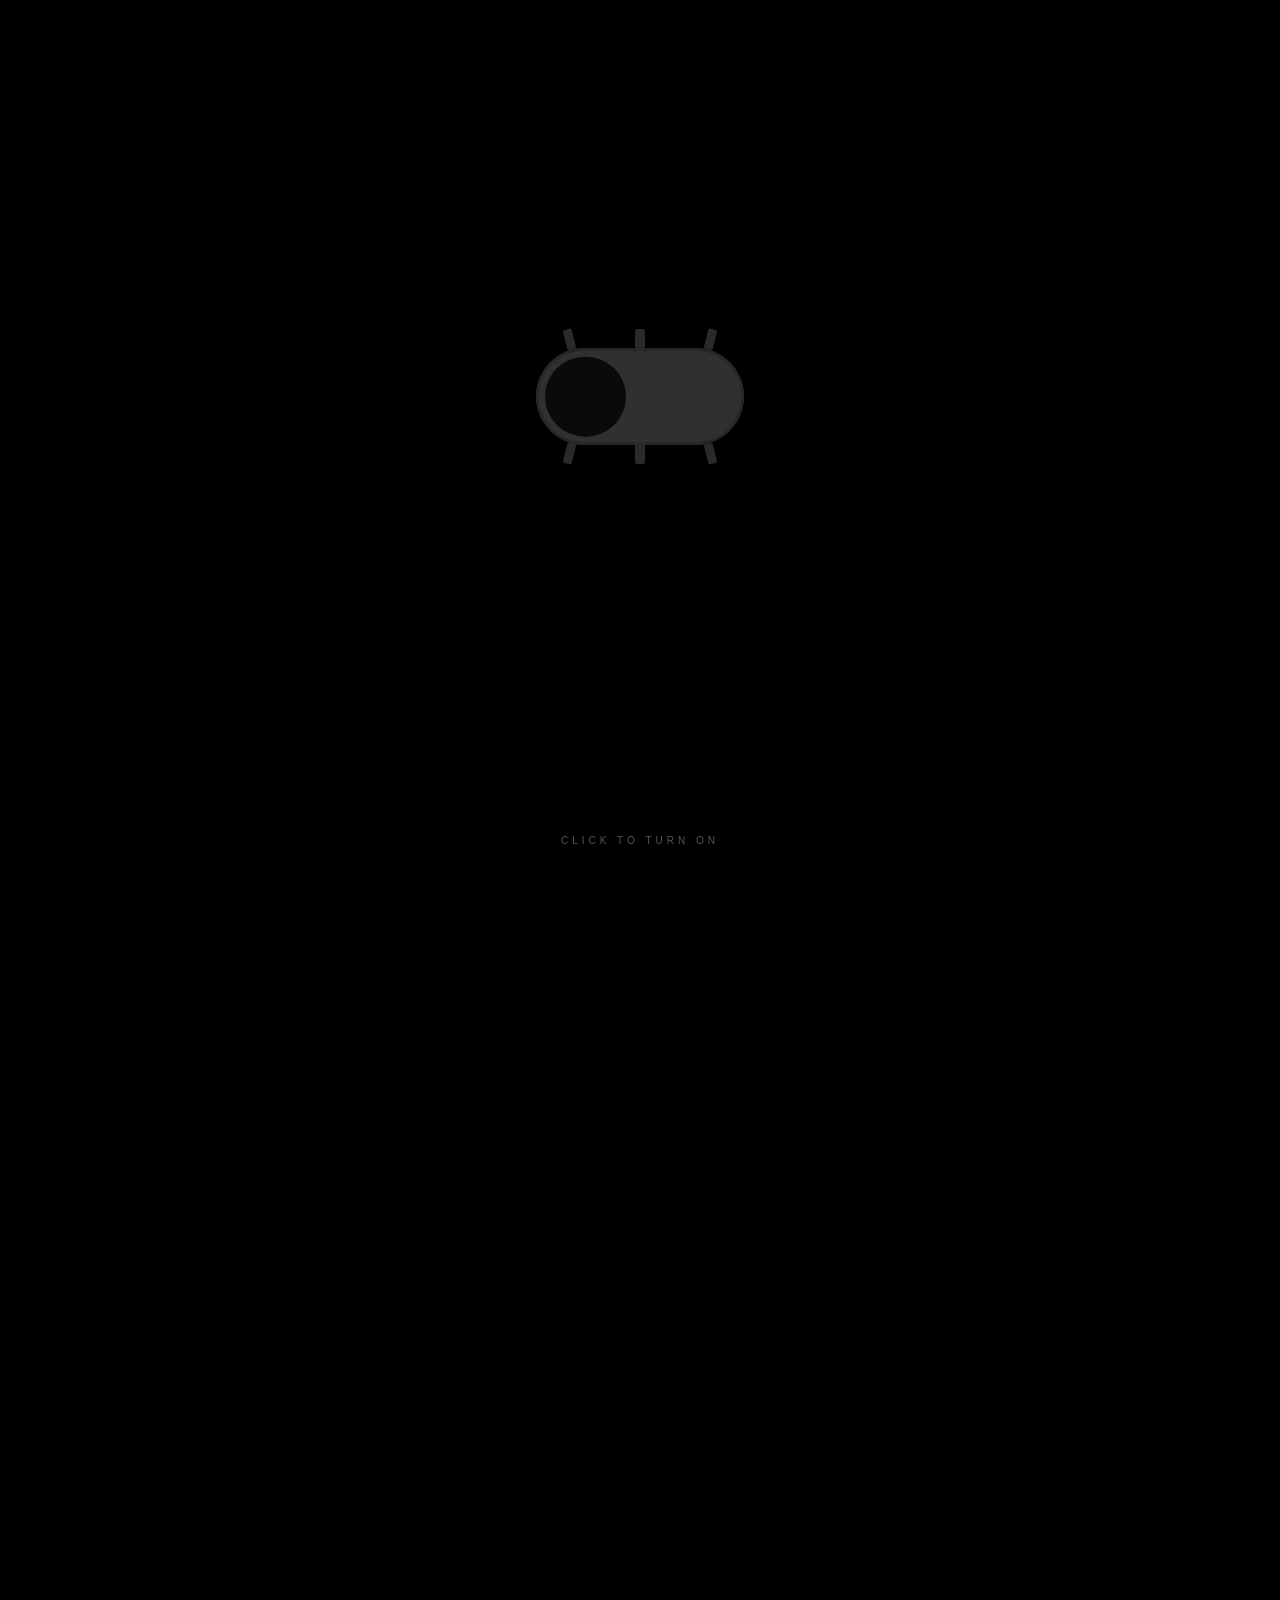
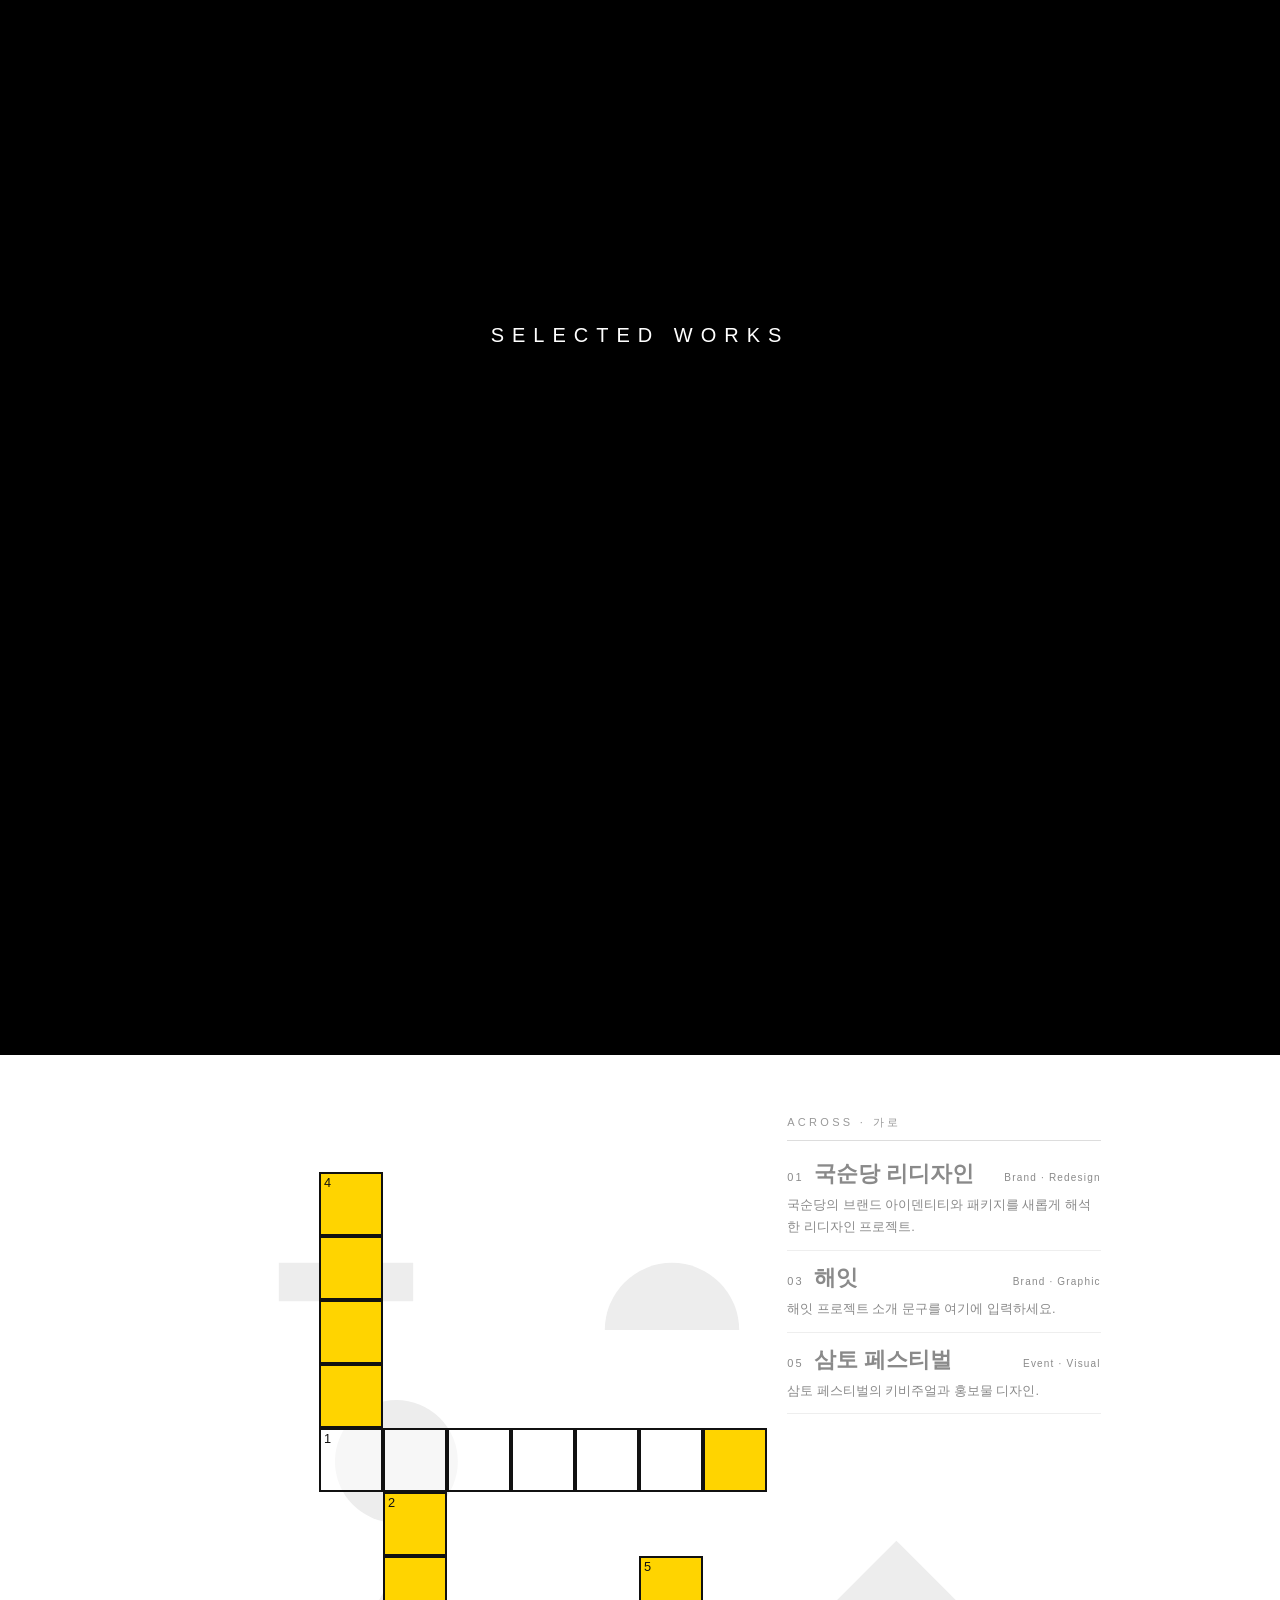
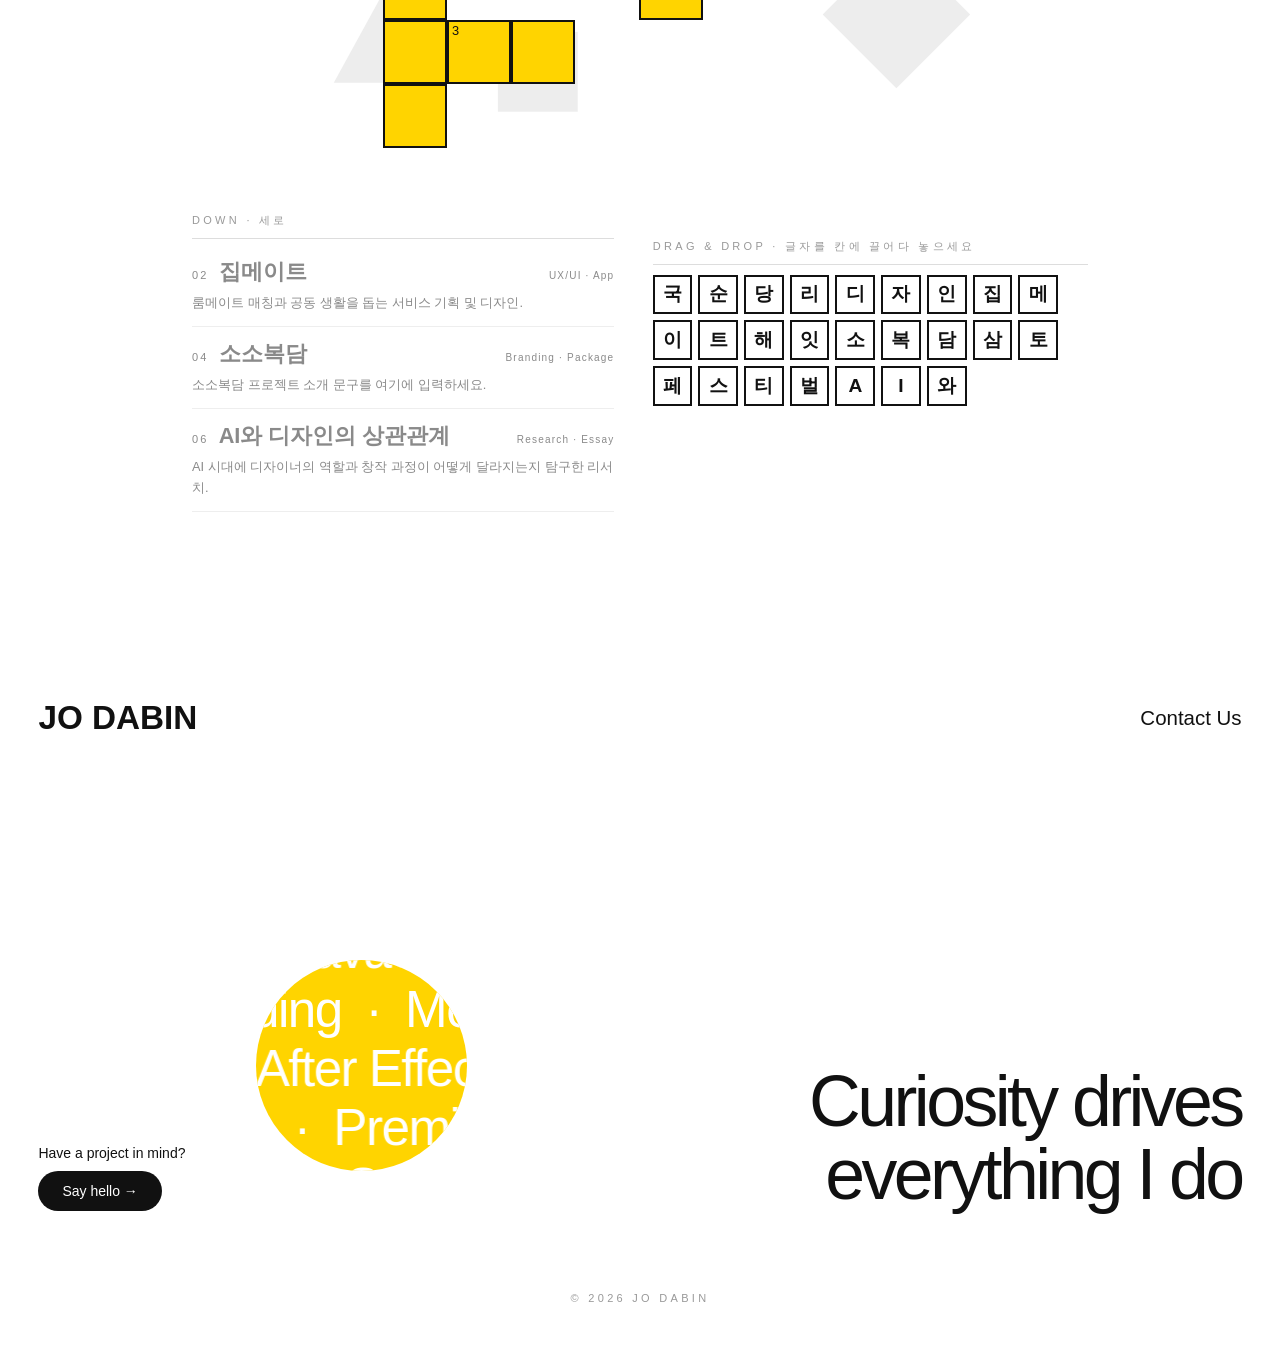
==== commit 2f35c350: "7시" ====
--- a/index.html
+++ b/index.html
@@ -34,7 +34,11 @@
   #intro.go .hint-i{opacity:0}
 
   /* ---------- 1. PRISM HERO ---------- */
-  .hero{position:relative;min-height:100vh;background:#000;overflow:hidden;cursor:crosshair}
+  /* 히어로 자체를 sticky로 고정해 두고 그 아래에 여분의 스크롤 구간(hero-wrap)을 둬서,
+     퍼즐이 끝난 뒤 스크롤할 때 화면이 그대로 붙어있는 채로 조명이 작아지며 잔상 남기고 사라지는
+     연출이 이어지도록 함(별도 섹션에서 새로 시작하는 게 아니라 "같은" 조명이 계속됨) */
+  .hero-wrap{position:relative;height:calc(100vh + 65vh)}
+  .hero{position:sticky;top:0;height:100vh;background:#000;overflow:hidden;cursor:crosshair}
   .cols{position:relative;min-height:100vh;display:grid;grid-template-columns:1.2fr .9fr 1.1fr;gap:3vw;padding:6vh 3vw 9vh}
   .col{display:flex;flex-direction:column;justify-content:space-between;gap:4vh}
   .col .grp{display:flex;flex-direction:column;gap:4vh}
@@ -63,24 +67,19 @@
   .tb.hit{color:#0a0a0a;text-shadow:0 0 14px rgba(255,255,255,.6);mix-blend-mode:normal}
   .tb h1{font-weight:300;font-size:clamp(28px,3vw,46px);line-height:1.05;letter-spacing:.01em}
   .tb h2{font-weight:600;font-size:clamp(12px,1.1vw,16px);letter-spacing:.22em;margin-top:.6em}
-  .tb hr{border:0;border-top:1px solid currentColor;opacity:.4;margin:.9em 0;width:80%}
+  .tb hr{border:0;border-top:1px solid currentColor;opacity:.4;margin:.9em auto;width:80%}
   .tb p{font-size:clamp(11px,.95vw,14px);line-height:1.7;opacity:.9}
-  .tb ul{list-style:none;font-size:clamp(11px,.95vw,13px);line-height:1.9;letter-spacing:.08em}
+  .tb ul{list-style:none;font-size:clamp(11px,.95vw,13px);line-height:1.9;letter-spacing:.08em;display:inline-block;text-align:left}
   .tb ul.sk li{display:flex;align-items:center;gap:.6em}
   .tb ul.sk b{display:inline-flex;align-items:center;justify-content:center;width:1.8em;height:1.8em;border:1px solid currentColor;border-radius:5px;font-size:.8em;opacity:.85}
-  .tb-a{--tc:#7cd9b8;--tg:rgba(59,191,154,.55);left:14vw;top:15vh;text-align:left}
-  .tb-b{--tc:#f19a9c;--tg:rgba(232,90,114,.55);right:14vw;left:auto;top:15vh;text-align:left}
+  .tb-a{--tc:#7cd9b8;--tg:rgba(59,191,154,.55);left:14vw;top:15vh;text-align:center}
+  .tb-b{--tc:#f19a9c;--tg:rgba(232,90,114,.55);right:14vw;left:auto;top:15vh;text-align:center}
   .tb-c{--tc:#8fb0e0;--tg:rgba(63,102,194,.55);left:50%;top:58vh;transform:translateX(-50%);text-align:center}
-  .tb-c ul{display:inline-block;text-align:left}
 
   /* ---------- 2. BEAM (scroll-driven) ---------- */
-  .beam-track{position:relative}
-  .stage{position:sticky;top:0;overflow:hidden;background:#000}
-  .beam{position:absolute;left:50%;top:0;width:22vw;transform-origin:50% 0;
-    background:linear-gradient(90deg,#ff5a5a,#ffb15a,#fff27a,#7aff9a,#7ad2ff,#8a8aff,#e08aff);
-    filter:blur(26px);opacity:.9;border-radius:0 0 50% 50%;will-change:transform}
-  .beam.b2{width:14vw;filter:blur(40px);opacity:.55;background:linear-gradient(90deg,#7aff9a,#7ad2ff,#fff)}
-  .beam.b3{width:8vw;filter:blur(18px);opacity:.9;background:#fff}
+  /* 조명이 작아지며 떨어지는 연출은 이제 히어로 쪽(.hero-wrap)에서 끝나고, 여기서는 검정→흰색 배경 전환만 짧게 담당 */
+  .beam-track{position:relative;height:130vh}
+  .stage{position:sticky;top:0;height:100vh;overflow:hidden;background:#000}
   .stage-txt{position:absolute;left:0;right:0;top:50%;text-align:center;font-size:clamp(14px,1.6vw,20px);letter-spacing:.4em;transform:translateY(-50%);mix-blend-mode:difference;color:#fff;pointer-events:none}
 
   /* ---------- 3. CROSSWORD ---------- */
@@ -158,6 +157,7 @@
 
 
 <!-- 1 SPOTLIGHT -->
+<div class="hero-wrap" id="heroWrap">
 <section class="hero" id="hero">
   <!-- 가운데 인물 자리는 우선 비워둡니다. -->
   <div class="tb tb-a" id="tb0">
@@ -188,13 +188,11 @@
   <canvas id="hc"></canvas>
   <div class="hh" id="hh">빛으로 숨은 글자를 찾아보세요 · 0/3</div>
 </section>
+</div>
 
 <!-- 2 BEAM -->
 <section class="beam-track" id="track">
   <div class="stage" id="stage">
-    <div class="beam" id="beam"></div>
-    <div class="beam b2" id="beam2"></div>
-    <div class="beam b3" id="beam3"></div>
     <div class="stage-txt" id="stxt">SELECTED WORKS</div>
   </div>
 </section>
@@ -308,25 +306,20 @@
 });
 
 /* ===== 스크롤: 빛이 내려와 십자말풀이로 ===== */
+// 조명이 작아지며 잔상 남기고 사라지는 연출은 히어로 쪽(.hero-wrap)에서 처리되고,
+// 여기 beam-track은 그 이후 검정→흰색 배경 전환 + "SELECTED WORKS" 문구만 짧게 담당
 const track=document.getElementById('track'),stage=document.getElementById('stage');
-const beam=document.getElementById('beam'),b2=document.getElementById('beam2'),b3=document.getElementById('beam3');
 const stxt=document.getElementById('stxt');
 const clamp=(v,a,b)=>Math.min(b,Math.max(a,v));
 function onScroll(){
   const r=track.getBoundingClientRect(), total=track.offsetHeight-innerHeight;
   const p=clamp(-r.top/total,0,1);
-  const vh=innerHeight, w=innerWidth;
+  const vh=innerHeight;
   // 배경: 검정 → 흰색
   const g=Math.round(255*clamp((p-.35)/.55,0,1));
   stage.style.background=`rgb(${g},${g},${g})`;
-  // 빛 기둥이 아래로 흘러내림 + 살짝 굽음
-  const y=-vh*1.1+p*vh*1.9, sway=Math.sin(p*3.2)*w*.06;
-  const t=`translate(calc(-50% + ${sway}px),${y}px) rotate(${Math.sin(p*3.2)*6}deg)`;
-  beam.style.transform=t; b2.style.transform=t; b3.style.transform=t;
-  const fadeOut=1-clamp((p-.85)/.15,0,1)*0;
   stxt.style.opacity=clamp(1-p*2,0,1);
   stxt.style.color='#fff';
-  document.getElementById('beam').style.opacity=.9*fadeOut;
   // 말풀이 등장 (스크롤 마지막 구간 이후 진입)
   const cw=document.getElementById('cw').getBoundingClientRect();
   if(cw.top<vh*.95&&!started){started=true;reveal();}
@@ -338,15 +331,23 @@
 }
 /* ===== 스포트라이트: 가운데서 하나 켜지면 드래그해서 제자리에 놓기 → 고정되며 회색으로 → 다음 것 등장 → 셋 다 놓이면 전부 컬러로 ===== */
 (()=>{
-  const hero=document.getElementById('hero'),cv=document.getElementById('hc'),ctx=cv.getContext('2d');
+  const hero=document.getElementById('hero'),heroWrap=document.getElementById('heroWrap'),cv=document.getElementById('hc'),ctx=cv.getContext('2d');
+  // 퍼즐이 끝난 뒤(=body 잠금 해제 후) 스크롤하면, 화면은 그대로 붙어있는 채로 이 값이 0→1로 진행되며
+  // 조명이 작아지고 잔상을 남기며 아래로 사라지는 연출에 쓰임
+  function fallQ(){
+    const total=heroWrap.offsetHeight-innerHeight;
+    if(total<=0)return 0;
+    return Math.max(0,Math.min(1,-heroWrap.getBoundingClientRect().top/total));
+  }
   const texts=[document.getElementById('tb0'),document.getElementById('tb1'),document.getElementById('tb2')];
   const hh=document.getElementById('hh');
   hh.textContent='';
   // dir: 이 빛의 빔이 뻗어나가는 방향(도, 0=오른쪽 90=아래 180=왼쪽 270=위, 화면 기준)
+  // hx,hy(하이라이트 오프셋)를 0으로 둬서 빛의 가장 밝은 지점이 항상 텍스트 슬롯의 정중앙(HOMES)과 정확히 겹치도록 함
   const BLOBS=[
-    {c:['#eeffb0','#8fdba0','#289e82'],hx:-.32,hy:.32,dir:55, side:1,rr:764/2398*1.05},
-    {c:['#ffd9d2','#f28a86','#e0435f'],hx:-.28,hy:.3, dir:125,side:-1,rr:764/2398*1.05},
-    {c:['#dcedf7','#7fa8d8','#33559f'],hx:-.32,hy:-.28,dir:270,side:1,rr:764/2398*1.05},
+    {c:['#eeffb0','#8fdba0','#289e82'],hx:0,hy:0,dir:55, side:1,rr:764/2398*1.05},
+    {c:['#ffd9d2','#f28a86','#e0435f'],hx:0,hy:0,dir:125,side:-1,rr:764/2398*1.05},
+    {c:['#dcedf7','#7fa8d8','#33559f'],hx:0,hy:0,dir:270,side:1,rr:764/2398*1.05},
   ];
   function hex2rgb(hex){const n=parseInt(hex.replace('#',''),16);return{r:(n>>16)&255,g:(n>>8)&255,b:n&255};}
   function rgbStr({r,g,b}){return`rgb(${r},${g},${b})`;}
@@ -363,6 +364,33 @@
     return rgbStr({r:Math.round(a.r+(b.r-a.r)*t),g:Math.round(a.g+(b.g-a.g)*t),b:Math.round(a.b+(b.b-a.b)*t)});
   }
   BLOBS.forEach(b=>{b.gray=b.c.map(toGray);b.phase='pending';b.x=0;b.y=0;});
+  // 낙하 중 위치/크기는 fq(진행률)만의 함수라서, 현재~조금 이전 fq를 한 프레임 안에서 다시 샘플링하면
+  // 스크롤 속도와 무관하게 항상 매끄러운 잔상을 얻을 수 있음(프레임 간 상태를 들고 있을 필요가 없어 가볍고, 겹쳐 찍혀 하얗게 뜨는 문제도 없음)
+  function fallPos(homeX,homeY,i,q){
+    const conv=Math.pow(q,.7);
+    const sway=Math.sin(q*Math.PI*(2.1+i*.4)+i*2.1)*w*.025*(1-q*.6);
+    return{x:homeX+(w*.5-homeX)*conv*.85+sway,y:homeY+q*h*1.4};
+  }
+  const fallShrink=q=>Math.pow(1-q,1.25);
+  function drawFallTrail(i,home,r,baseAlpha,fq,cols){
+    const mid=anyToRgb(cols[1]),SPAN=.14,K=10;
+    ctx.save();ctx.globalCompositeOperation='lighter';ctx.lineCap='round';ctx.lineJoin='round';
+    let prev=null;
+    // k=0(머리, 지금 위치)은 바로 아래에서 그릴 원 본체와 겹쳐 하얗게 뜨므로 제외하고 그 뒤쪽 잔상만 그림
+    for(let k=K;k>=1;k--){
+      const q=fq-(k/K)*SPAN;
+      if(q<0){prev=null;continue;}
+      const pos=fallPos(home.x,home.y,i,q),rr=r*fallShrink(q),nodeT=1-k/K;
+      const a=baseAlpha*(1-q)*nodeT*.4;
+      if(prev&&a>.008){
+        ctx.strokeStyle=`rgba(${mid.r},${mid.g},${mid.b},${a})`;
+        ctx.lineWidth=Math.max(.5,rr*1.15);
+        ctx.beginPath();ctx.moveTo(prev.x,prev.y);ctx.lineTo(pos.x,pos.y);ctx.stroke();
+      }
+      prev=pos;
+    }
+    ctx.restore();
+  }
   let w=0,h=0,dpr=1;
   let HOMES=[{x:0,y:0},{x:0,y:0},{x:0,y:0}],SNAPR=[0,0,0];
   const clampX=(x,m=0)=>Math.max(m,Math.min(w-m,x)),clampY=(y,m=0)=>Math.max(m,Math.min(h-m,y));
@@ -438,39 +466,46 @@
   const SETTLE_HOLD=350; // 제자리 근처에 왔을 때 바로 붙지 않고 잠시 멈칫하는 시간
   const SETTLE_MS=750; // 그 후 천천히 제자리로 미끄러져 들어가는 시간
   function easeOutCubic(t){return 1-Math.pow(1-t,3);}
-  // 피그마 "Sportlight" 빔 모양: 원과 겹치는 변(투명)에서 시작해 끝으로 갈수록 좁아지고 진해지는 사다리꼴.
-  // 끝(anchor)은 등장할 때 자리에 고정, 원 쪽 넓은 변만 원을 따라 방향을 틀며 움직임(위가 꺾이는 느낌)
+  // 피그마 레퍼런스(node 75:365)를 전체 섹션 스크린샷으로 다시 확인: 원과 맞닿는 넓은 쪽은 투명하게 사라지고
+  // (원 자체의 빛이 이어받음), anchor(먼 쪽)의 좁은 끝이 오히려 진하고 선명한 색으로 보이는 구조.
+  // → 원 쪽은 지름만큼 넓고 알파 0(안 보임, 그래서 이음매 위치는 무관), anchor 쪽은 좁고 불투명.
   function drawBeam(b,cx,cy,r,alpha){
     const anchor=b.anchor;if(!anchor)return;
-    // 원의 진짜 중심(cx,cy) 기준 방향으로, 원 "안"이 아니라 원의 가장자리(경계) 지점에서 빛줄기가 시작하도록 함
-    // → 그래야 사다리꼴의 딱딱한 직선 변이 원 내부의 둥근 그라데이션을 가로질러 이음매(사선)가 보이는 문제가 없음
     let dx=anchor.x-cx,dy=anchor.y-cy,d=Math.hypot(dx,dy)||1;
     const ux=dx/d,uy=dy/d,px=-uy*b.side,py=ux*b.side;
-    const edgeR=r*.68; // 원의 그라데이션이 흐려지기 시작하는 지점(=시각적 경계)
-    const ex=cx+ux*edgeR,ey=cy+uy*edgeR;
-    // 꺾이는 지점 없이 원(지름 그대로)에서 화면 밖 anchor까지 한 번에 좁아지는 사다리꼴
-    const topHalf=r*.62,botHalf=r*.22; // 원은 그라데이션이 .68~.85 지점부터 흐려지므로, 실제로 눈에 보이는 원 크기(지름)에 맞춤
+    const nearHalf=r,farHalf=r*.36;
+    // 그라데이션의 알파=0 기준점을 원의 중심이 아니라 "원의 경계"에 둠 → 원 얼굴 전체(중심~경계)는 항상 정확히 alpha 0으로 고정(클램프)되어
+    // 원이 움직여도 원 밑에서 밝기가 미세하게 변하며 반짝이는 현상이 생기지 않음(경계 밖에서만 서서히 밝아짐)
+    const gx=cx+ux*r,gy=cy+uy*r;
     ctx.save();
-    ctx.globalCompositeOperation='screen';ctx.globalAlpha=alpha*.85;
-    const g=ctx.createLinearGradient(ex,ey,anchor.x,anchor.y);
-    const mid=hex2rgb(b.c[1]),edge=hex2rgb(b.c[2]);
-    g.addColorStop(0,`rgba(${mid.r},${mid.g},${mid.b},0)`);
-    g.addColorStop(1,`rgba(${edge.r},${edge.g},${edge.b},.85)`);
+    ctx.globalCompositeOperation='screen';ctx.globalAlpha=alpha*.9;
+    const g=ctx.createLinearGradient(gx,gy,anchor.x,anchor.y);
+    const near=hex2rgb(b.c[0]),far=hex2rgb(b.c[2]);
+    g.addColorStop(0,`rgba(${near.r},${near.g},${near.b},0)`);
+    g.addColorStop(1,`rgba(${far.r},${far.g},${far.b},.88)`);
     ctx.fillStyle=g;
     ctx.beginPath();
-    ctx.moveTo(ex+px*topHalf,ey+py*topHalf);
-    ctx.lineTo(anchor.x+px*botHalf,anchor.y+py*botHalf);
-    ctx.lineTo(anchor.x-px*botHalf,anchor.y-py*botHalf);
-    ctx.lineTo(ex-px*topHalf,ey-py*topHalf);
+    ctx.moveTo(cx+px*nearHalf,cy+py*nearHalf);
+    ctx.lineTo(anchor.x+px*farHalf,anchor.y+py*farHalf);
+    ctx.lineTo(anchor.x-px*farHalf,anchor.y-py*farHalf);
+    ctx.lineTo(cx-px*nearHalf,cy-py*nearHalf);
     ctx.closePath();ctx.fill();
     ctx.restore();
   }
+  let lastFq=-1;
   function draw(){
     const sc=Math.max(w,h)*.62,now=performance.now();
     ctx.setTransform(dpr,0,0,dpr,0,0);ctx.clearRect(0,0,w,h);
+    const fq=fallQ();
+    if(fq!==lastFq){ // 텍스트/힌트도 조명이 떨어지는 만큼 같이 옅어짐
+      lastFq=fq;
+      const op=1-fq;
+      texts.forEach(t=>t.style.opacity=op);
+      hh.style.opacity=op;
+    }
     BLOBS.forEach((b,i)=>{
       if(b.phase==='pending')return;
-      const r=b.rr*sc;
+      let r=b.rr*sc;
       let alpha=1,cols=b.c,cx,cy;
       if(b.phase==='active'){
         b.x+=(b.tx-b.x)*.16;b.y+=(b.ty-b.y)*.16; // 무겁지 않게, 손 따라 비교적 빠르게
@@ -502,16 +537,26 @@
         const t=Math.min(1,(now-b.muteAt)/MUTE_MS);
         cols=b.c.map((c,k)=>mix(c,b.gray[k],t));
         alpha=1-.35*t;
-      }else{ // revealed: 마지막에 전부 다시 컬러로
+      }else{ // revealed: 마지막에 전부 다시 컬러로, 이후 스크롤하면 아래로 떨어지며 사라짐
         cx=HOMES[i].x;cy=HOMES[i].y;
         const t=Math.min(1,(now-allColorAt)/UNMUTE_MS);
         cols=b.c.map((c,k)=>mix(b.gray[k],c,t));
         alpha=.65+.35*t;
+        if(fq>0){
+          // 셋이 따로따로가 아니라 한 무리로 모이면서 떨어지도록, 화면 중앙 쪽으로 함께 수렴시킴
+          drawFallTrail(i,HOMES[i],r,alpha,fq,cols);
+          const pos=fallPos(HOMES[i].x,HOMES[i].y,i,fq);
+          cx=pos.x;cy=pos.y;
+          r=r*fallShrink(fq);
+          alpha=alpha*(1-fq);
+        }
       }
-      ctx.globalCompositeOperation='lighter';ctx.filter='blur(1px)';ctx.globalAlpha=alpha;
-      const g=ctx.createRadialGradient(cx+(b.hx||0)*r,cy+(b.hy||0)*r,0,cx,cy,r);
-      g.addColorStop(0,cols[0]);g.addColorStop(.38,cols[1]);g.addColorStop(.68,cols[2]);g.addColorStop(.85,'rgba(0,0,0,0)');
-      ctx.fillStyle=g;ctx.beginPath();ctx.arc(cx,cy,r,0,7);ctx.fill();
+      if(alpha>.008&&r>.4){
+        ctx.globalCompositeOperation='lighter';ctx.filter='blur(1px)';ctx.globalAlpha=alpha;
+        const g=ctx.createRadialGradient(cx+(b.hx||0)*r,cy+(b.hy||0)*r,0,cx,cy,r);
+        g.addColorStop(0,cols[0]);g.addColorStop(.38,cols[1]);g.addColorStop(.68,cols[2]);g.addColorStop(.85,'rgba(0,0,0,0)');
+        ctx.fillStyle=g;ctx.beginPath();ctx.arc(cx,cy,r,0,7);ctx.fill();
+      }
     });
     ctx.globalCompositeOperation='source-over';ctx.filter='none';ctx.globalAlpha=1;
   }
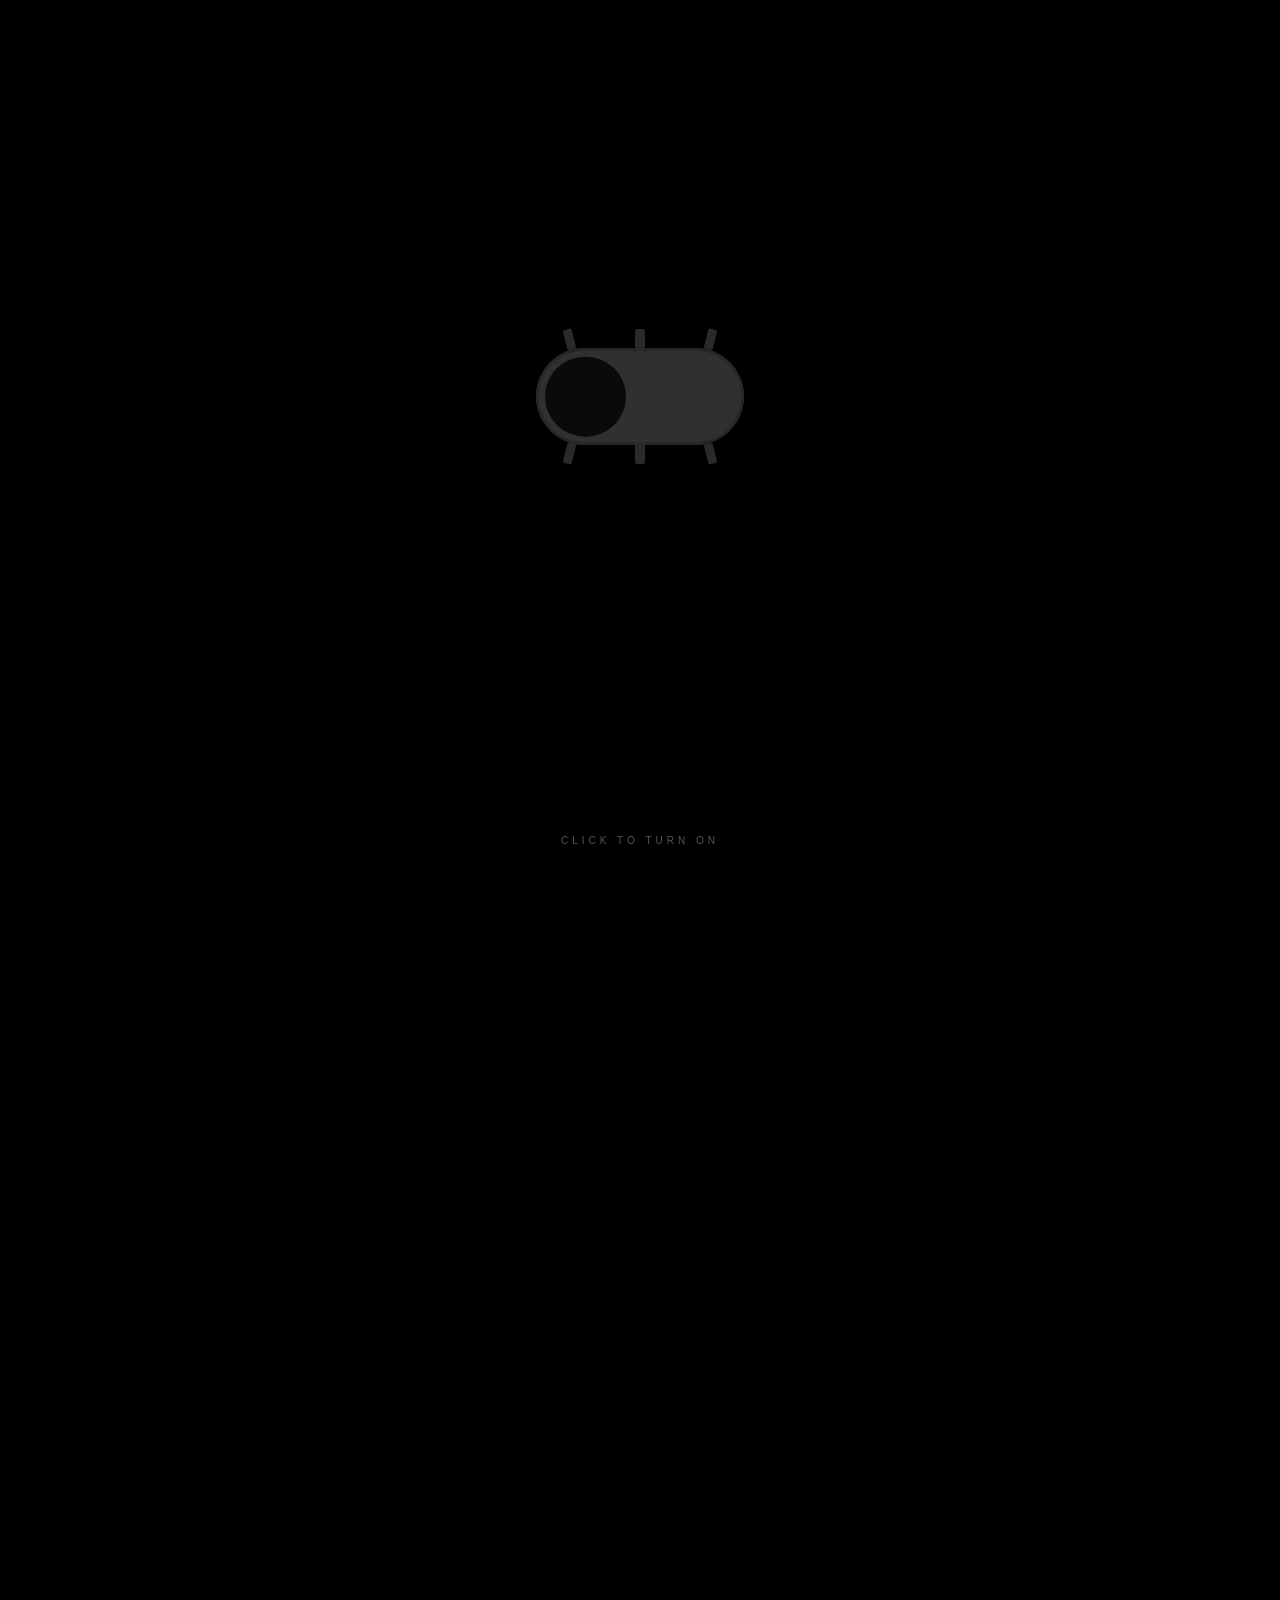
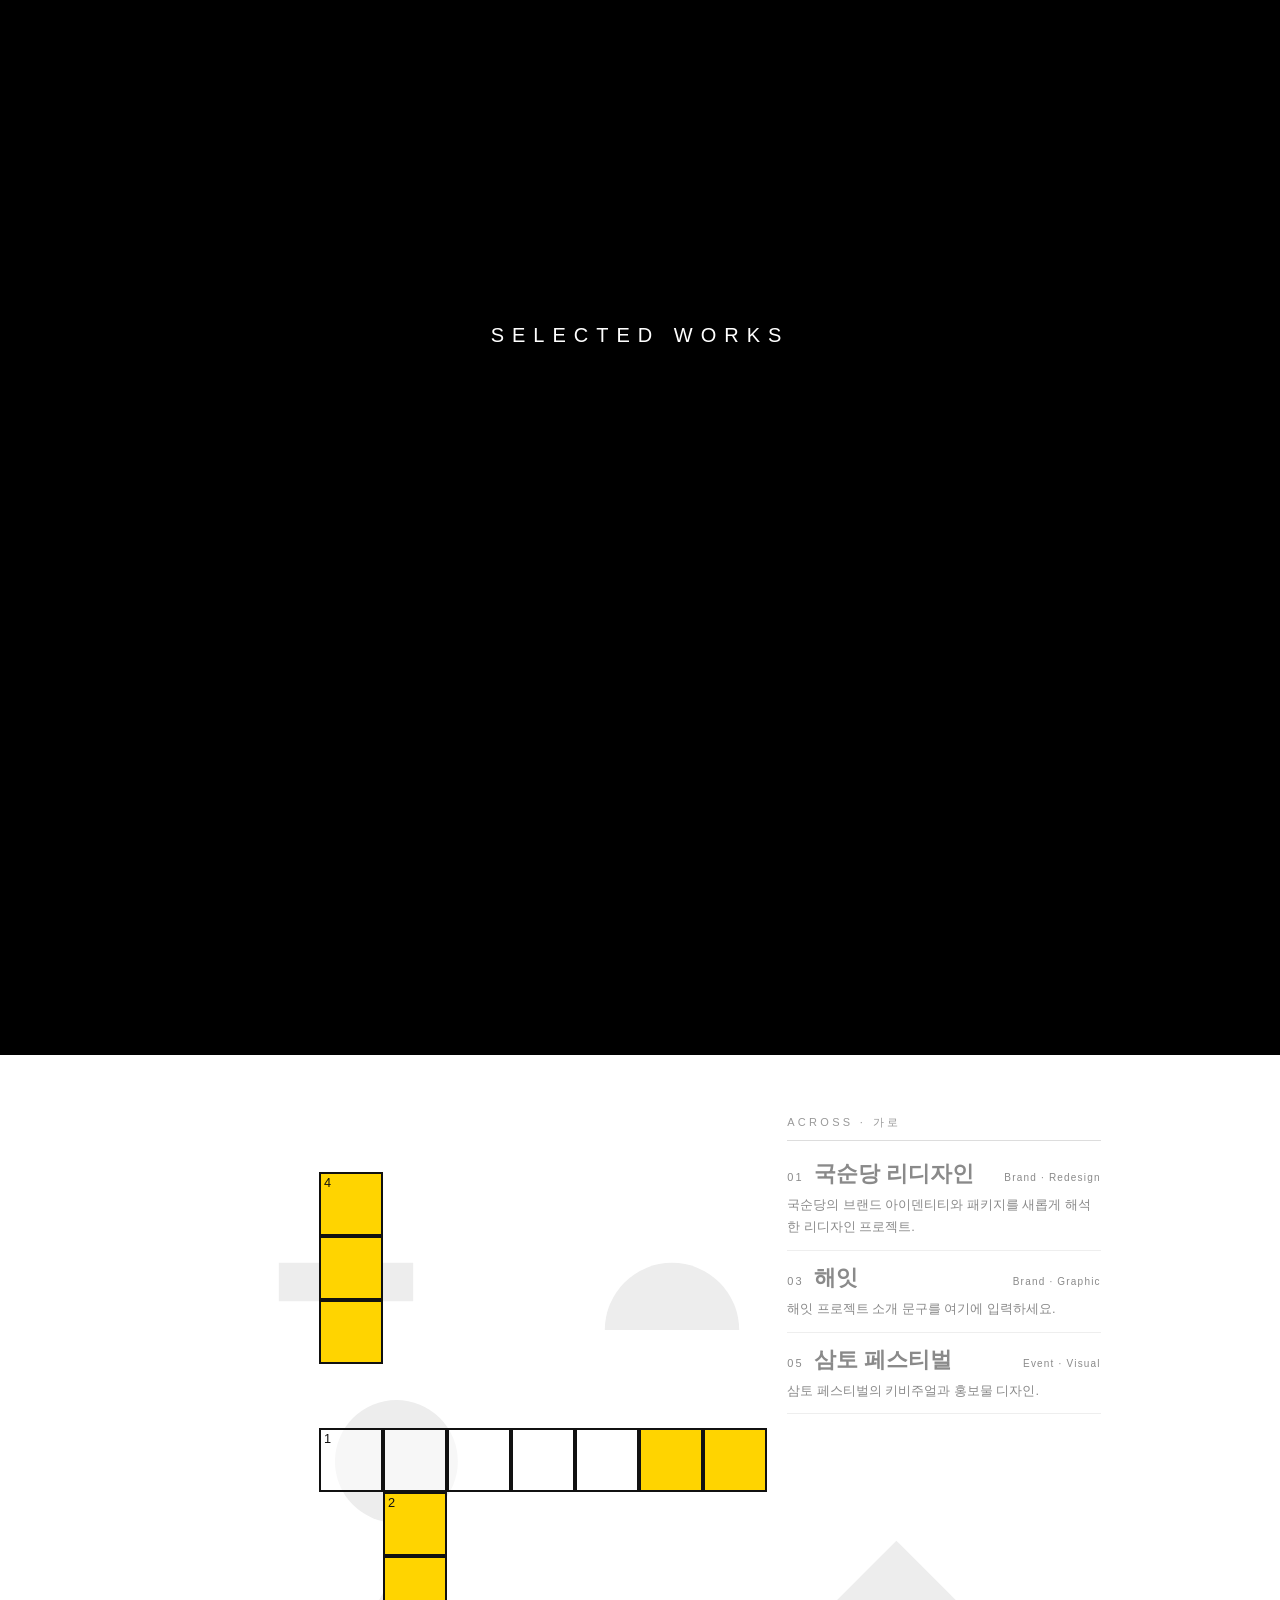
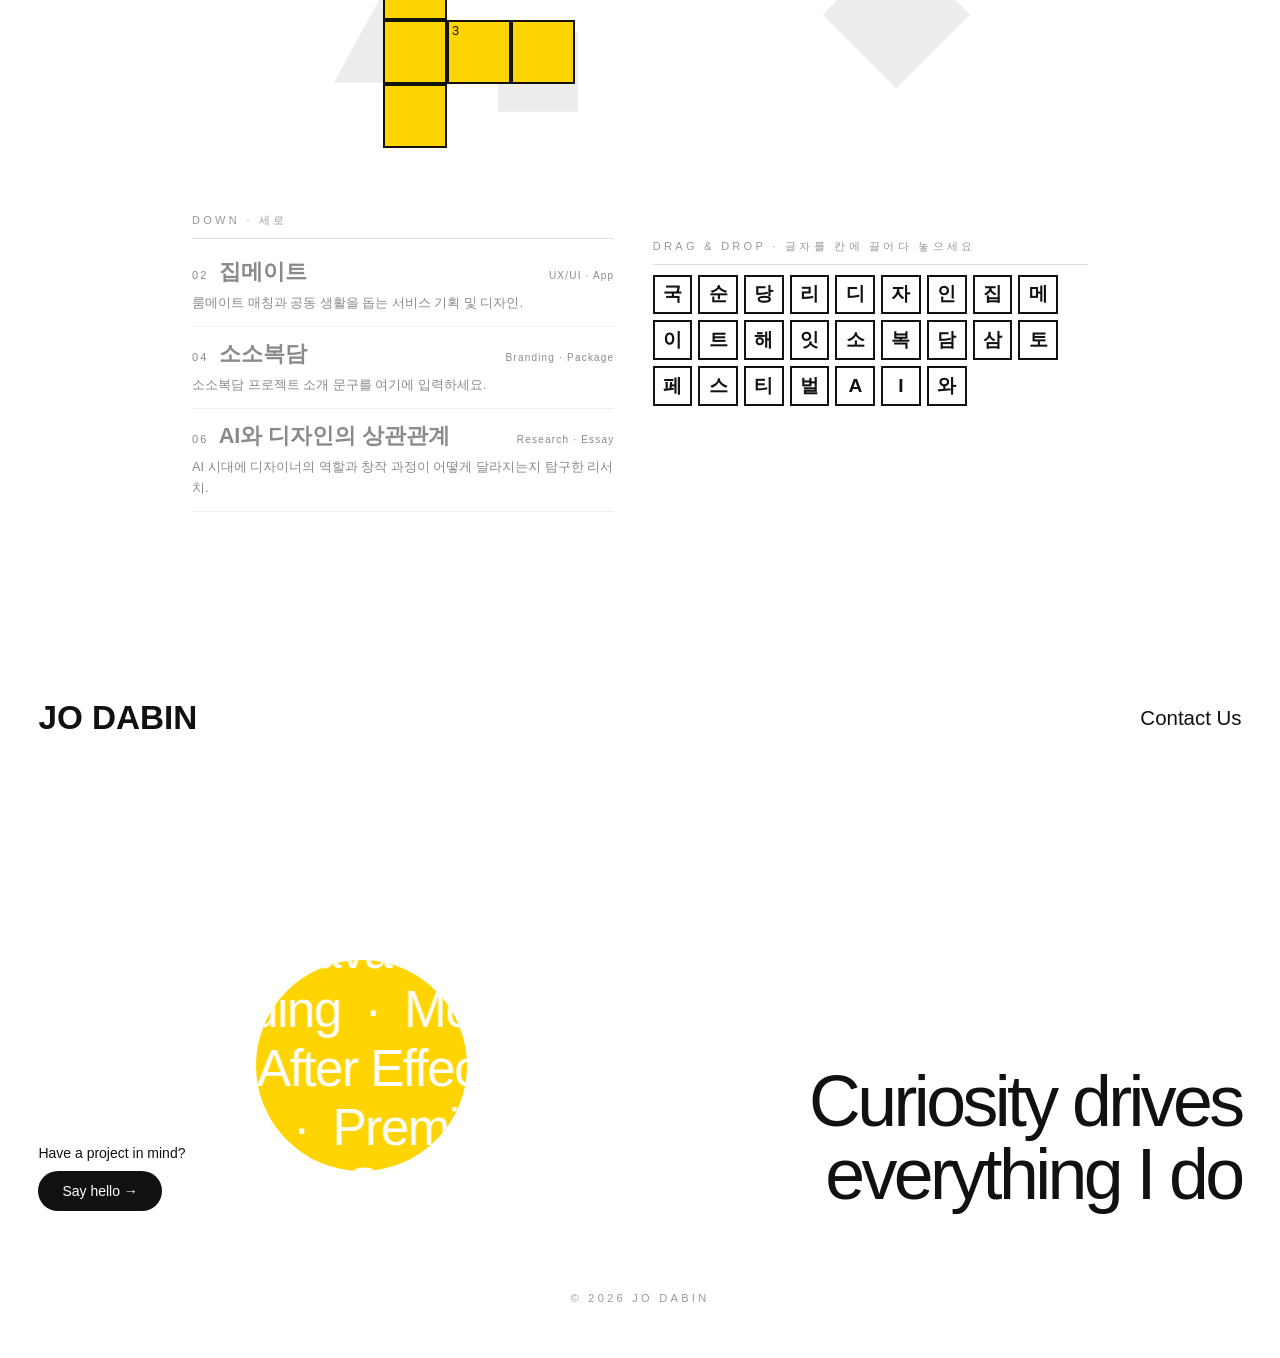
==== commit 9e7bf5ec: "light" ====
--- a/index.html
+++ b/index.html
@@ -473,21 +473,22 @@
     const anchor=b.anchor;if(!anchor)return;
     let dx=anchor.x-cx,dy=anchor.y-cy,d=Math.hypot(dx,dy)||1;
     const ux=dx/d,uy=dy/d,px=-uy*b.side,py=ux*b.side;
-    const nearHalf=r,farHalf=r*.36;
-    // 그라데이션의 알파=0 기준점을 원의 중심이 아니라 "원의 경계"에 둠 → 원 얼굴 전체(중심~경계)는 항상 정확히 alpha 0으로 고정(클램프)되어
-    // 원이 움직여도 원 밑에서 밝기가 미세하게 변하며 반짝이는 현상이 생기지 않음(경계 밖에서만 서서히 밝아짐)
-    const gx=cx+ux*r,gy=cy+uy*r;
+    // 피그마 원본(node 75:365) 실측: 원 쪽은 원 반지름의 .42배로 좁고, 멀어질수록 원 반지름의 1.06배로 넓어짐.
+    // 길이는 화면 밖까지 무한히 뻗는 게 아니라 원 반지름의 3.6배 정도의 유한한 길이.
+    // 색도 원본처럼 원과 맞닿는 쪽이 진하고 불투명, 끝으로 갈수록 옅어지며 알파 0으로 사라짐(빛줄기 자체 그라데이션만으로 자연스럽게 원과 연결됨)
+    const len=r*3.6,farX=cx+ux*len,farY=cy+uy*len;
+    const nearHalf=r*1.06,farHalf=r*.42; // 원 쪽이 넓고 멀어질수록 좁아지도록(반대 방향으로 수정)
     ctx.save();
-    ctx.globalCompositeOperation='screen';ctx.globalAlpha=alpha*.9;
-    const g=ctx.createLinearGradient(gx,gy,anchor.x,anchor.y);
-    const near=hex2rgb(b.c[0]),far=hex2rgb(b.c[2]);
+    ctx.globalCompositeOperation='screen';ctx.globalAlpha=alpha;ctx.filter=`blur(${r*.05}px)`;
+    const g=ctx.createLinearGradient(cx,cy,farX,farY);
+    const near=hex2rgb(b.c[1]),far=hex2rgb(b.c[0]);
     g.addColorStop(0,`rgba(${near.r},${near.g},${near.b},0)`);
-    g.addColorStop(1,`rgba(${far.r},${far.g},${far.b},.88)`);
+    g.addColorStop(1,`rgba(${far.r},${far.g},${far.b},.9)`);
     ctx.fillStyle=g;
     ctx.beginPath();
     ctx.moveTo(cx+px*nearHalf,cy+py*nearHalf);
-    ctx.lineTo(anchor.x+px*farHalf,anchor.y+py*farHalf);
-    ctx.lineTo(anchor.x-px*farHalf,anchor.y-py*farHalf);
+    ctx.lineTo(farX+px*farHalf,farY+py*farHalf);
+    ctx.lineTo(farX-px*farHalf,farY-py*farHalf);
     ctx.lineTo(cx-px*nearHalf,cy-py*nearHalf);
     ctx.closePath();ctx.fill();
     ctx.restore();
@@ -552,7 +553,8 @@
         }
       }
       if(alpha>.008&&r>.4){
-        ctx.globalCompositeOperation='lighter';ctx.filter='blur(1px)';ctx.globalAlpha=alpha;
+        // 피그마 원본 원(Ellipse 23) 실측: 가장자리 블러가 반지름의 약 10.6%(27.05/255.477)
+        ctx.globalCompositeOperation='lighter';ctx.filter=`blur(${r*.106}px)`;ctx.globalAlpha=alpha;
         const g=ctx.createRadialGradient(cx+(b.hx||0)*r,cy+(b.hy||0)*r,0,cx,cy,r);
         g.addColorStop(0,cols[0]);g.addColorStop(.38,cols[1]);g.addColorStop(.68,cols[2]);g.addColorStop(.85,'rgba(0,0,0,0)');
         ctx.fillStyle=g;ctx.beginPath();ctx.arc(cx,cy,r,0,7);ctx.fill();
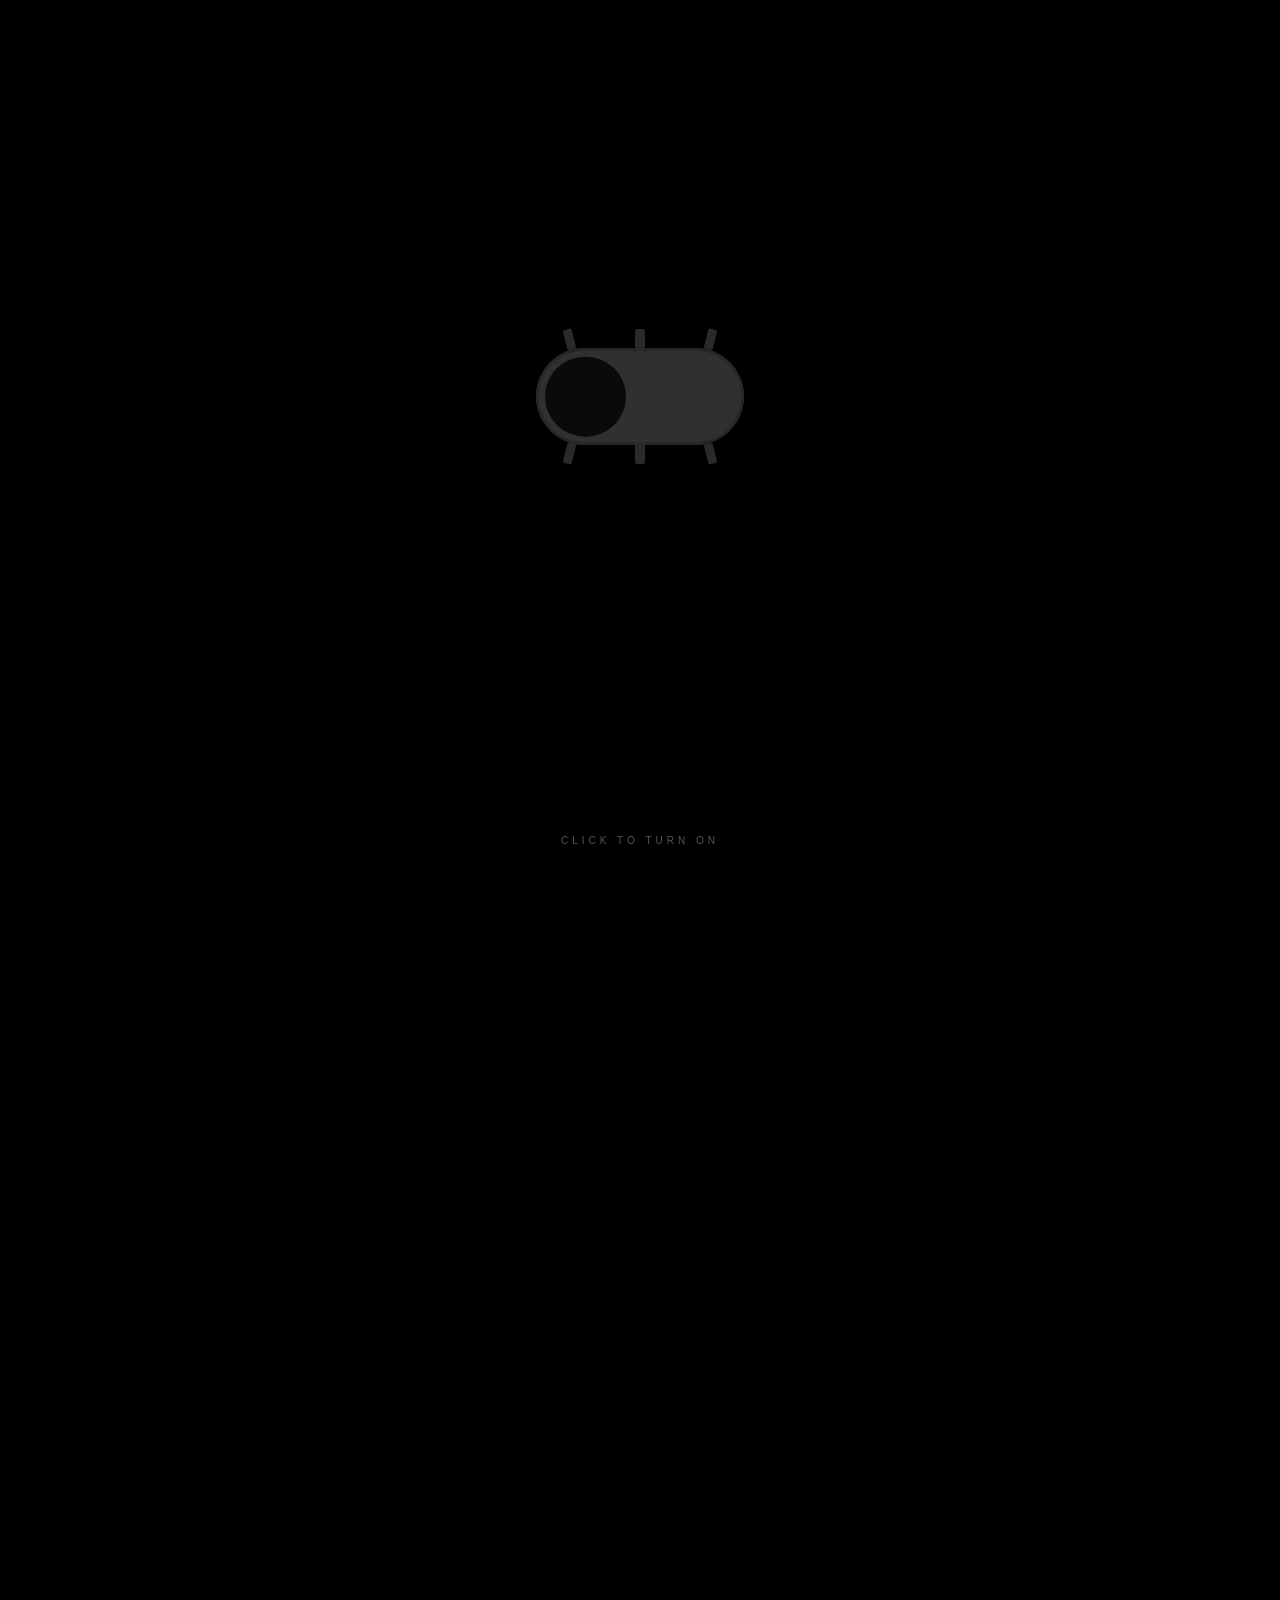
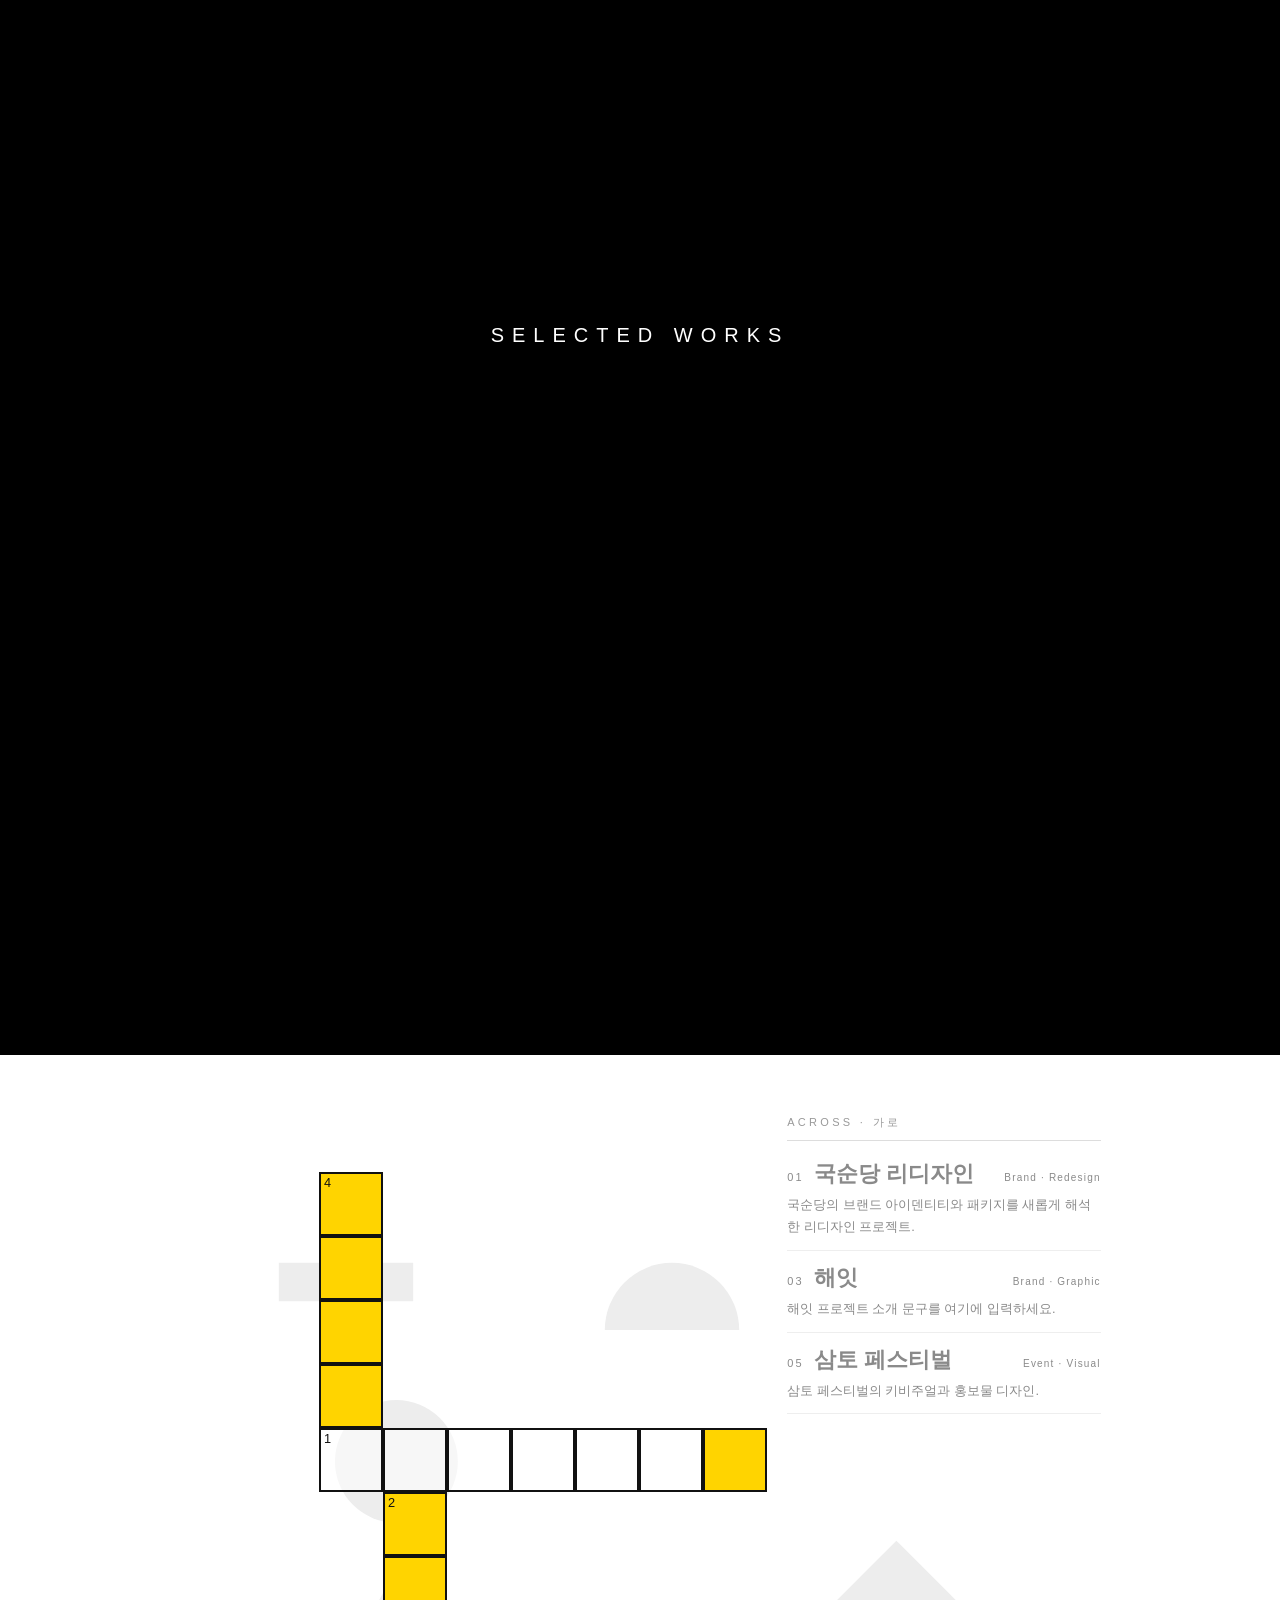
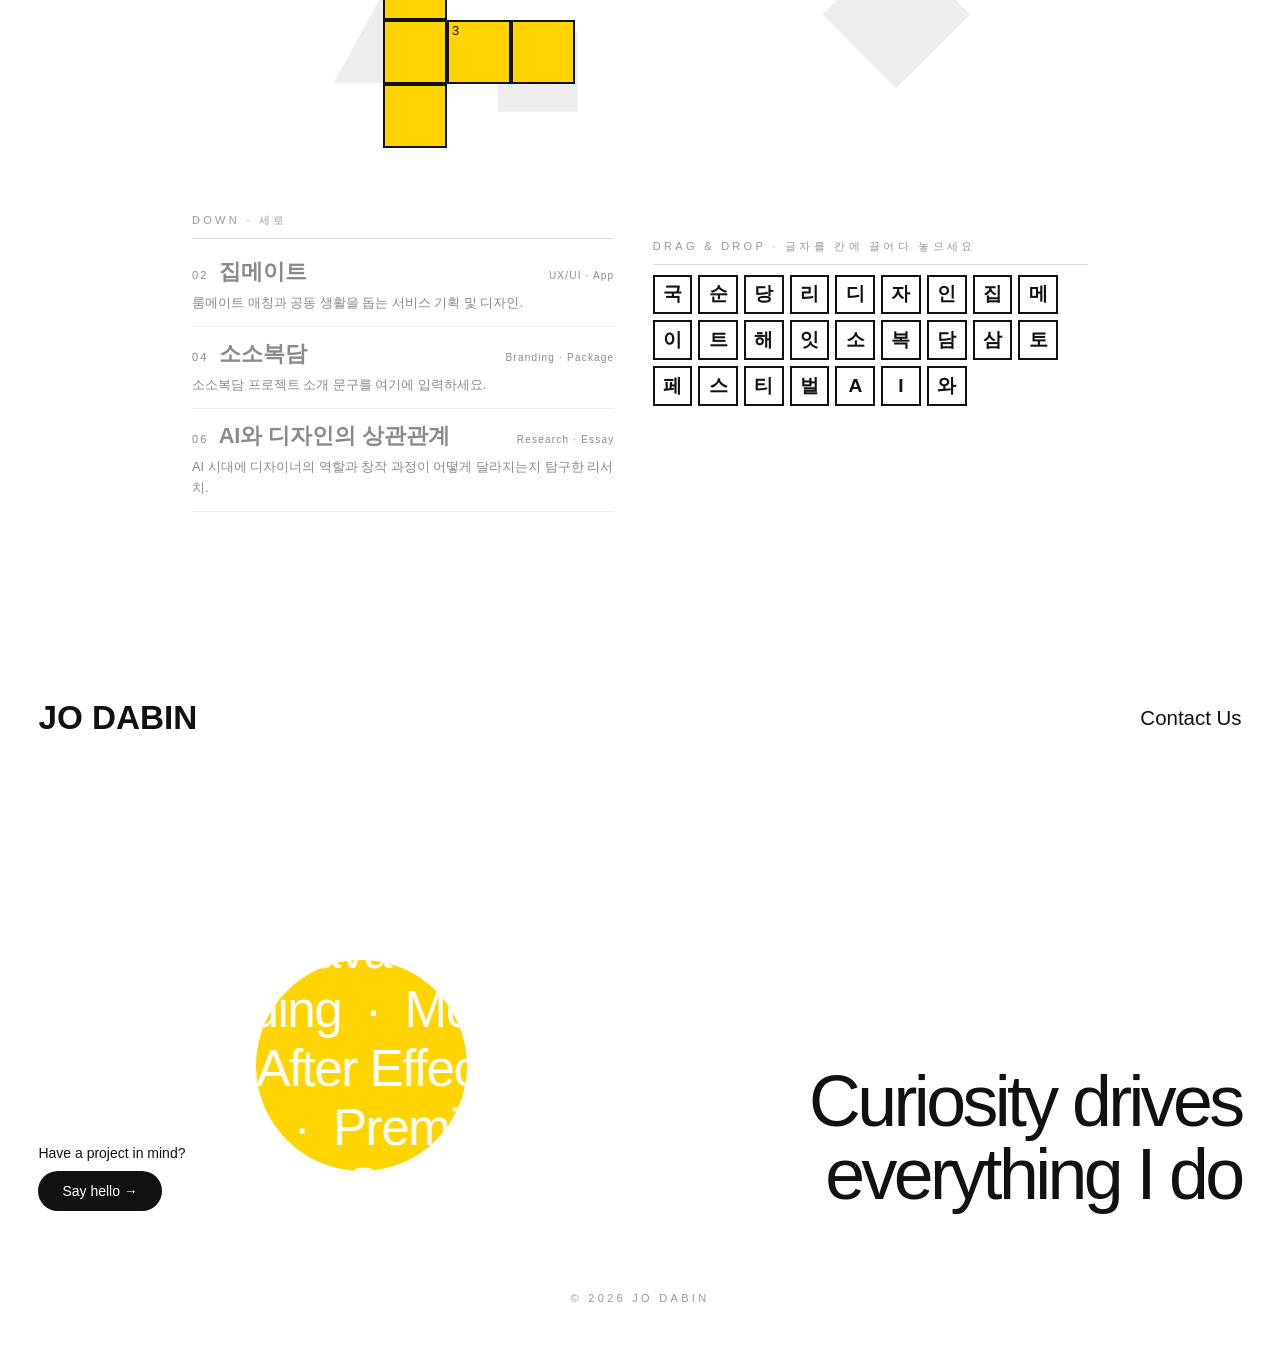
==== commit f3bccd8f: "크기수정" ====
--- a/index.html
+++ b/index.html
@@ -345,9 +345,9 @@
   // dir: 이 빛의 빔이 뻗어나가는 방향(도, 0=오른쪽 90=아래 180=왼쪽 270=위, 화면 기준)
   // hx,hy(하이라이트 오프셋)를 0으로 둬서 빛의 가장 밝은 지점이 항상 텍스트 슬롯의 정중앙(HOMES)과 정확히 겹치도록 함
   const BLOBS=[
-    {c:['#eeffb0','#8fdba0','#289e82'],hx:0,hy:0,dir:55, side:1,rr:764/2398*1.05},
-    {c:['#ffd9d2','#f28a86','#e0435f'],hx:0,hy:0,dir:125,side:-1,rr:764/2398*1.05},
-    {c:['#dcedf7','#7fa8d8','#33559f'],hx:0,hy:0,dir:270,side:1,rr:764/2398*1.05},
+    {c:['#eeffb0','#8fdba0','#289e82'],hx:0,hy:0,dir:55, side:1,rr:764/2398*1.05*1.18*1.2},
+    {c:['#ffd9d2','#f28a86','#e0435f'],hx:0,hy:0,dir:125,side:-1,rr:764/2398*1.05*1.18*1.2},
+    {c:['#dcedf7','#7fa8d8','#33559f'],hx:0,hy:0,dir:270,side:1,rr:764/2398*1.05*1.18*1.2},
   ];
   function hex2rgb(hex){const n=parseInt(hex.replace('#',''),16);return{r:(n>>16)&255,g:(n>>8)&255,b:n&255};}
   function rgbStr({r,g,b}){return`rgb(${r},${g},${b})`;}
@@ -435,6 +435,13 @@
     const rad=b.dir*Math.PI/180,ux=Math.cos(rad),uy=Math.sin(rad);
     const len=Math.hypot(w,h)*1.15; // 화면 대각선보다 길게 뻗어서 끝이 반드시 화면 밖으로 나가도록
     b.anchor={x:b.x+ux*len,y:b.y+uy*len};
+    // 화면 대각선(diag) 전체를 "움직일 수 있는 최대 거리"로 잡았던 게 틀렸음 — 중앙(b.x,b.y)에서 실제로 화면 경계에 닿을 때까지
+    // anchor 방향(ux,uy)으로 이동 가능한 거리는 그보다 훨씬 짧음(가로/세로 각각 중앙~가장자리 절반 거리 중 먼저 닿는 쪽).
+    // 레이-박스(ray-box) 교차로 정확한 최대 이동거리(maxReach)를 구해야 마우스를 화면 끝까지 움직였을 때 비율이 실제로 0 근처까지 내려감
+    const txB=ux>0?(w-b.x)/ux:(ux<0?(0-b.x)/ux:Infinity);
+    const tyB=uy>0?(h-b.y)/uy:(uy<0?(0-b.y)/uy:Infinity);
+    const maxReach=Math.min(txB,tyB);
+    b.anchorDist0=len;b.anchorMinD=len-maxReach;
     hh.textContent='빛을 마우스로 움직여서 제자리를 찾아주세요';
   }
   window.__lightSeqStart=()=>{if(seqIdx<0)setTimeout(spawnNext,900);};
@@ -477,7 +484,7 @@
     // 길이는 화면 밖까지 무한히 뻗는 게 아니라 원 반지름의 3.6배 정도의 유한한 길이.
     // 색도 원본처럼 원과 맞닿는 쪽이 진하고 불투명, 끝으로 갈수록 옅어지며 알파 0으로 사라짐(빛줄기 자체 그라데이션만으로 자연스럽게 원과 연결됨)
     const len=r*3.6,farX=cx+ux*len,farY=cy+uy*len;
-    const nearHalf=r*1.06,farHalf=r*.42; // 원 쪽이 넓고 멀어질수록 좁아지도록(반대 방향으로 수정)
+    const nearHalf=r*0.96,farHalf=r*.42; // 원 쪽이 넓고 멀어질수록 좁아지도록(반대 방향으로 수정)
     ctx.save();
     ctx.globalCompositeOperation='screen';ctx.globalAlpha=alpha;ctx.filter=`blur(${r*.05}px)`;
     const g=ctx.createLinearGradient(cx,cy,farX,farY);
@@ -553,8 +560,17 @@
         }
       }
       if(alpha>.008&&r>.4){
-        // 피그마 원본 원(Ellipse 23) 실측: 가장자리 블러가 반지름의 약 10.6%(27.05/255.477)
-        ctx.globalCompositeOperation='lighter';ctx.filter=`blur(${r*.106}px)`;ctx.globalAlpha=alpha;
+        // 화면 밖에 고정된 빛줄기 끝(anchor)에 마우스(원)가 가까워질수록 블러가 약해져 또렷해지고,
+        // 멀어질수록(=원래 기본 느낌) 블러가 강해지도록 anchor까지의 거리 비율로 블러 세기를 계산
+        let blurK=.03;
+        if(b.anchor&&b.anchorDist0){
+          const dA=Math.hypot(b.anchor.x-cx,b.anchor.y-cy);
+          // 화면 안에서 실제로 움직일 수 있는 범위(anchorMinD~anchorDist0)만으로 비율을 잡아야 마우스를 움직이는 만큼 확실히 반응함
+          const ratio=Math.max(0,Math.min(1,(dA-b.anchorMinD)/(b.anchorDist0-b.anchorMinD))); // 0=anchor 쪽으로 최대한 다가감(거의 블러 없음), 1=가장 멀어짐(기존 느낌)
+          blurK=.0+.02*ratio*ratio; // 최대 블러를 .03으로 더 낮춰서, 가까워지면 거의 선명해지도록
+
+        }
+        ctx.globalCompositeOperation='lighter';ctx.filter=`blur(${r*blurK}px)`;ctx.globalAlpha=alpha;
         const g=ctx.createRadialGradient(cx+(b.hx||0)*r,cy+(b.hy||0)*r,0,cx,cy,r);
         g.addColorStop(0,cols[0]);g.addColorStop(.38,cols[1]);g.addColorStop(.68,cols[2]);g.addColorStop(.85,'rgba(0,0,0,0)');
         ctx.fillStyle=g;ctx.beginPath();ctx.arc(cx,cy,r,0,7);ctx.fill();
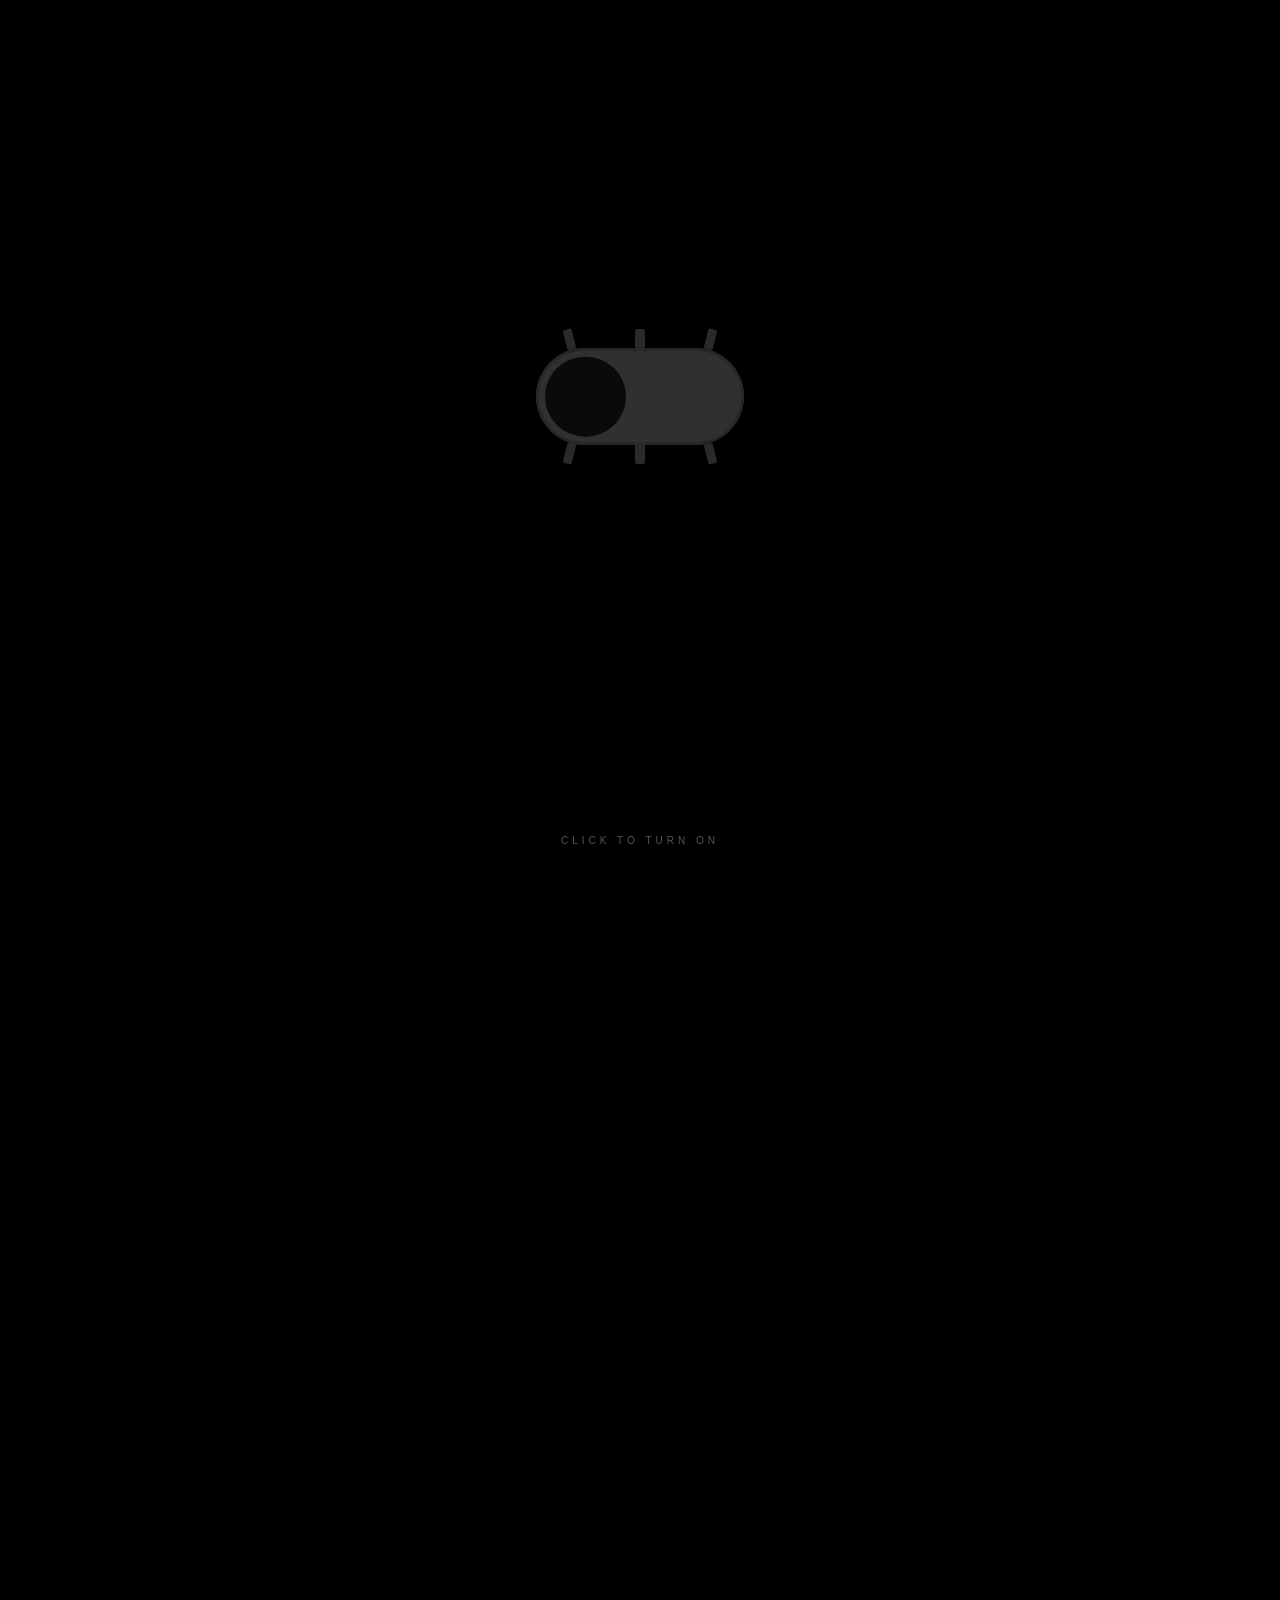
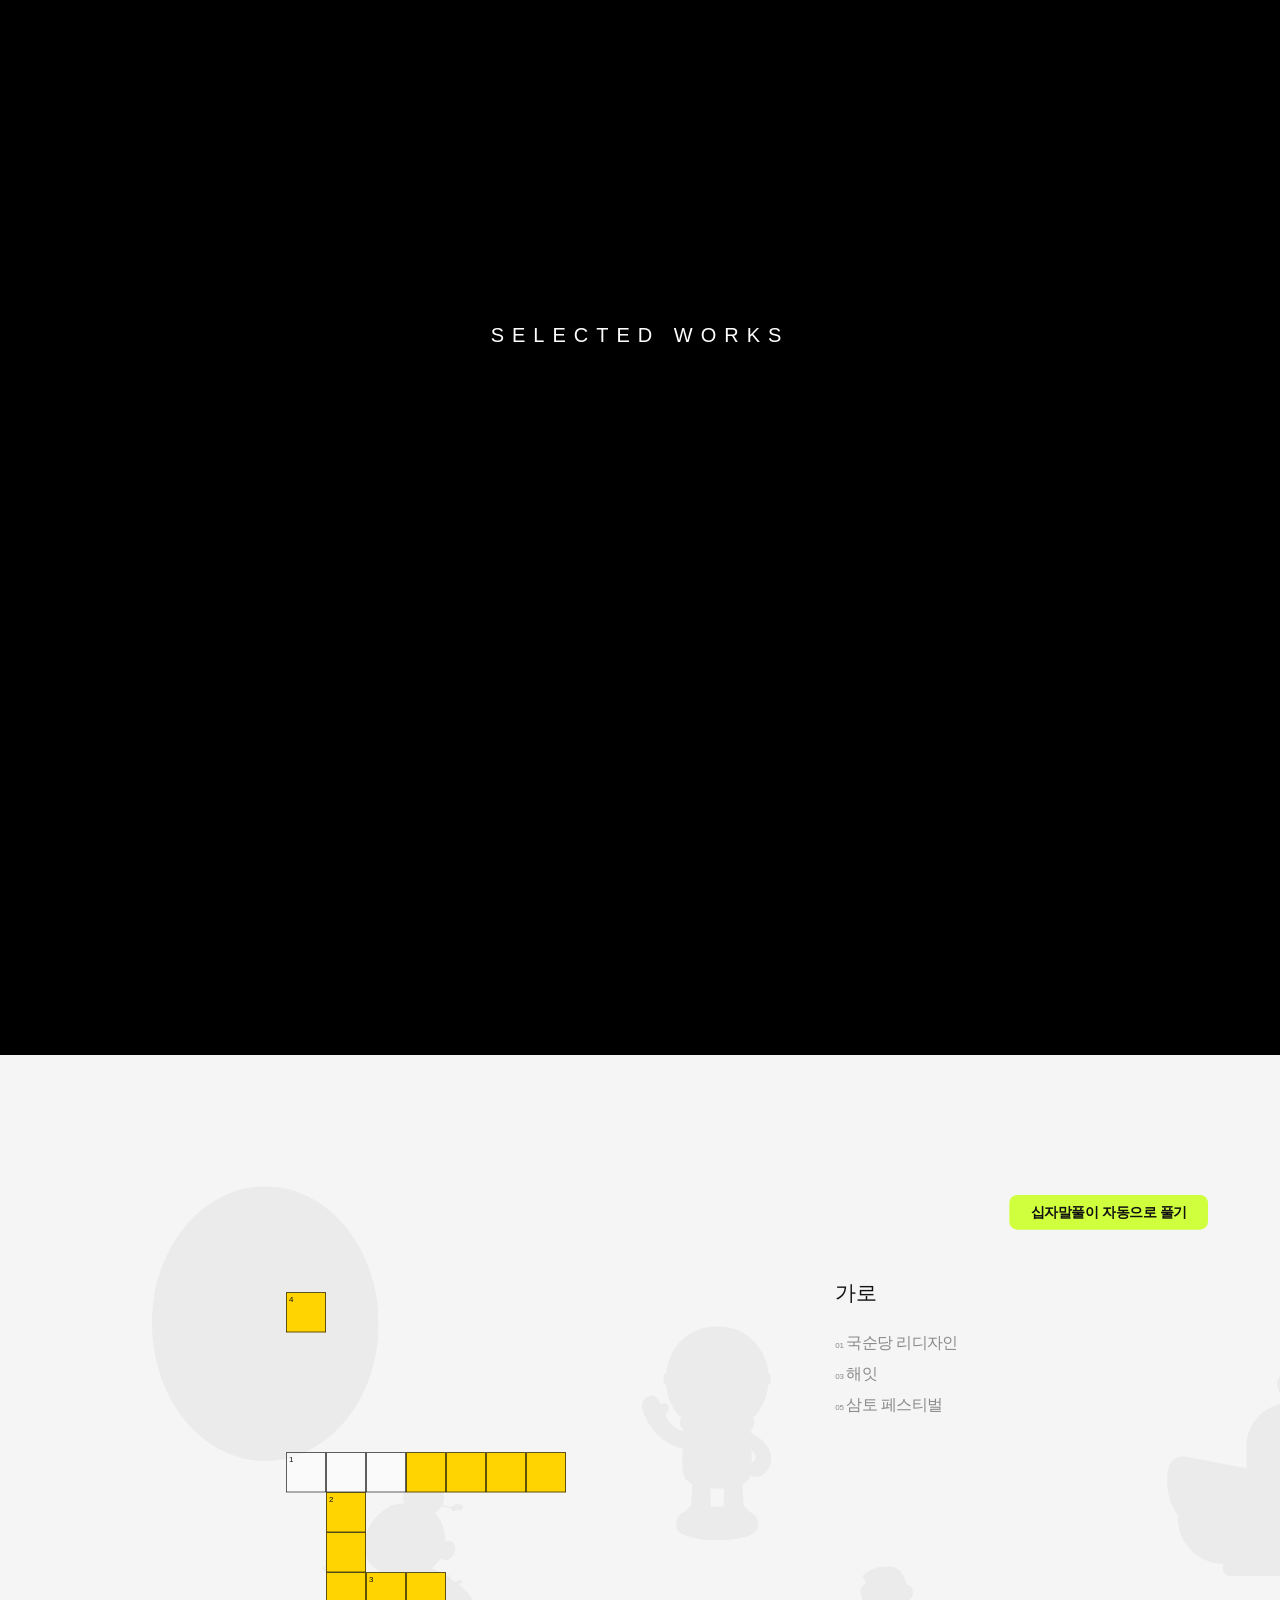
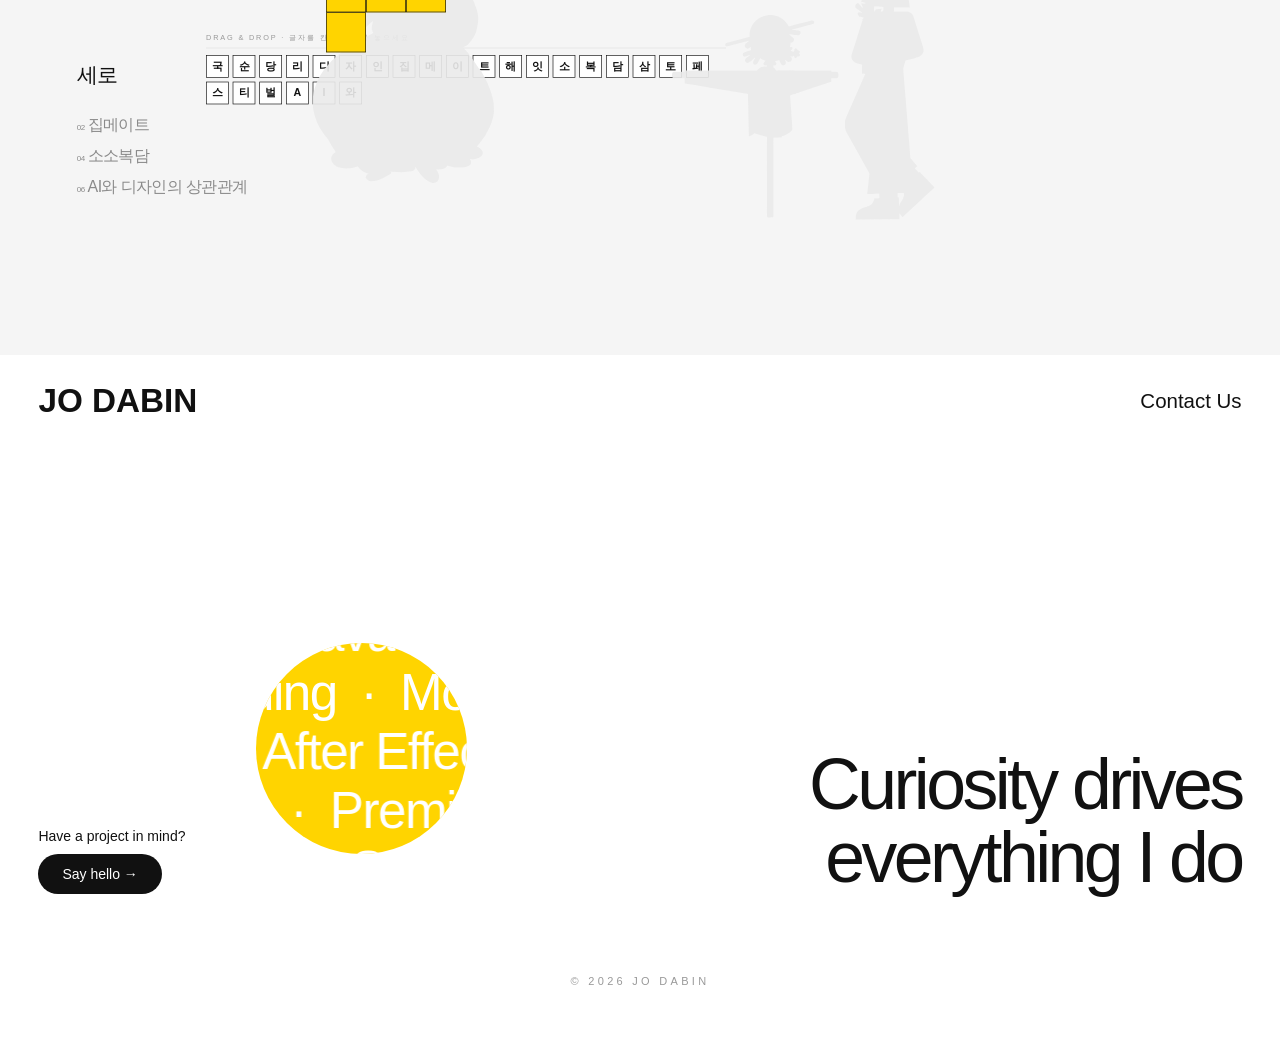
==== commit ebe78e5b: "십자말풀이초안" ====
--- a/index.html
+++ b/index.html
@@ -83,51 +83,58 @@
   .stage-txt{position:absolute;left:0;right:0;top:50%;text-align:center;font-size:clamp(14px,1.6vw,20px);letter-spacing:.4em;transform:translateY(-50%);mix-blend-mode:difference;color:#fff;pointer-events:none}
 
   /* ---------- 3. CROSSWORD ---------- */
-  .cw{position:relative;background:#fff;color:#111;padding:6vh 0 14vh;--c:min(5.6vw,64px)}
-  .cw-inner{position:relative;width:calc(var(--c)*14);margin:0 auto}
-  .grid{position:relative;width:calc(var(--c)*14);height:calc(var(--c)*10);z-index:2}
-  .cell{position:absolute;width:var(--c);height:var(--c);background:rgba(255,255,255,.55);backdrop-filter:blur(0px);border:2px solid #111;margin:-1px;
-    display:flex;align-items:center;justify-content:center;font-size:calc(var(--c)*.46);font-weight:600;cursor:pointer;
+  /* 피그마 원본(node 75:308)이 1920x1080 캔버스 그대로 그려져 있어서, 그 실측 px 좌표를 그대로 쓰는
+     1920x1080 "stage"를 만들고 화면 크기에 맞춰 transform:scale()로 통째로 축소/확대함.
+     이러면 글자 크기·칸 크기·여백 비율이 전부 원본과 똑같이 유지된 채 항상 100vh 안에 꽉 들어참. */
+  .cw{position:relative;background:#f5f5f5;color:#111;height:100vh;overflow:hidden}
+  /* left/top는 JS(fit())가 매번 픽셀로 직접 계산해서 넣음 — %+transform 조합은 배율에 따라
+     어긋나기 쉬워서, transform-origin을 0 0으로 고정하고 순수 scale()만 적용 */
+  .cw-stage{position:absolute;top:0;left:0;width:1920px;height:1080px;transform-origin:0 0;
+    transform:scale(var(--s,1));font-family:"Pretendard","Apple SD Gothic Neo",sans-serif}
+  .cw-auto{position:absolute;z-index:4;left:1514px;top:75px;background:#cfff3d;color:#111;border:0;border-radius:12px;
+    padding:12px 32px;font-size:21px;font-weight:600;letter-spacing:-.03em;cursor:pointer;font-family:inherit;white-space:nowrap}
+  .cw-auto:hover{background:#bdf01f}
+  .cw-inner{position:absolute;left:309px;top:161px;--c:60px}
+  .grid{position:relative;z-index:2}
+  .cell{position:absolute;width:var(--c);height:var(--c);background:rgba(255,255,255,.5);border:1px solid #111;margin:-.5px;
+    display:flex;align-items:center;justify-content:center;font-size:28px;font-weight:600;cursor:pointer;
     opacity:0;transform:scale(.6);transition:opacity .5s,transform .5s,background .25s,color .25s}
   .cell.in{opacity:1;transform:none}
-  .cell sup{position:absolute;left:3px;top:1px;font-size:calc(var(--c)*.2);font-weight:400}
+  .cell sup{position:absolute;left:4px;top:2px;font-size:12px;font-weight:400}
   .cell.on{background:#ffe680}
   .cell.flash{background:#ffd400}
   .cell.over{background:#fff3b0;outline:2px dashed #111}
   .cell .ch{pointer-events:none}
-  .tray{position:absolute;z-index:3;left:calc(var(--c)*7.2);top:calc(var(--c)*11.4);width:calc(var(--c)*6.8)}
-  .tray h4{font-size:11px;letter-spacing:.3em;color:#999;font-weight:500;padding-bottom:10px;border-bottom:1px solid #ddd;margin-bottom:10px}
+  .tray{position:absolute;left:0;top:calc(var(--c)*9.5);width:780px}
+  .tray h4{font-size:11px;letter-spacing:.25em;color:#999;font-weight:500;padding-bottom:8px;border-bottom:1px solid #ddd;margin-bottom:10px}
   .tray .chips{display:flex;flex-wrap:wrap;gap:6px}
-  .chip{width:calc(var(--c)*.62);height:calc(var(--c)*.62);display:flex;align-items:center;justify-content:center;border:2px solid #111;background:#fff;font-weight:600;font-size:calc(var(--c)*.3);cursor:grab;user-select:none}
+  .chip{width:34px;height:34px;display:flex;align-items:center;justify-content:center;border:1px solid #111;background:#fff;font-weight:600;font-size:16px;cursor:grab;user-select:none}
   .chip:active{cursor:grabbing;background:#ffe680}
 
-  /* gray blocks behind images */
-  .gray{position:absolute;z-index:1;cursor:pointer}
-  .gray svg{position:absolute;inset:0;width:100%;height:100%;fill:#ededed;transition:fill .5s,transform .4s}
-  .gray.seen svg{fill:#a8a8a8}
-  .gray.cur svg{fill:#d0d0d0;transform:scale(1.06)}
-  .gray.seen.cur svg{fill:#969696}
-  .gray img{width:100%;height:100%;object-fit:cover;display:block}
-    .g5{left:calc(var(--c)*9.4);top:calc(var(--c)*6.3);width:calc(var(--c)*3.2);height:calc(var(--c)*3.2)}
-  .g6{left:calc(var(--c)*6);top:calc(var(--c)*1.2);width:calc(var(--c)*3);height:calc(var(--c)*3)}
-  .g1{left:calc(var(--c)*1.6);top:calc(var(--c)*3.9);width:calc(var(--c)*3.2);height:calc(var(--c)*3.2)}
-  .g2{left:calc(var(--c)*1.7);top:calc(var(--c)*6.4);width:calc(var(--c)*3.2);height:calc(var(--c)*3.2)}
-  .g3{left:calc(var(--c)*4.2);top:calc(var(--c)*7.6);width:calc(var(--c)*2.4);height:calc(var(--c)*2.4)}
-  .g4{left:calc(var(--c)*0.9);top:calc(var(--c)*1.2);width:calc(var(--c)*3);height:calc(var(--c)*3)}
-
-  /* 소개 패널 (가로: 우상단 / 세로: 좌하단) */
-  .cw-inner{height:calc(var(--c)*16.2)}
-  .pnl{position:absolute;z-index:3}
-  .pa{left:calc(var(--c)*9.3);top:calc(var(--c)*.1);width:calc(var(--c)*4.9)}
-  .pd{left:0;top:calc(var(--c)*11);width:calc(var(--c)*6.6)}
-  .pnl h4{font-size:11px;letter-spacing:.3em;color:#999;font-weight:500;padding-bottom:10px;border-bottom:1px solid #ddd;margin-bottom:6px}
-  .it{padding:12px 0;border-bottom:1px solid #eee;cursor:pointer;color:#8a8a8a;transition:color .3s}
-  .it .r1{display:flex;align-items:baseline;gap:10px}
-  .it .n{font-size:11px;letter-spacing:.2em}
-  .it .t{font-size:clamp(15px,1.7vw,24px);font-weight:600}
-  .it .g{margin-left:auto;font-size:10px;letter-spacing:.12em}
-  .it .d{margin-top:6px;font-size:clamp(11px,1vw,13.5px);line-height:1.7;color:inherit;transition:color .3s}
+  /* 배경 장식(피그마 Union 애셋을 그대로 다운로드해 원본 좌표/크기에 배치) */
+  .gray{position:absolute;z-index:1;cursor:pointer;opacity:.9;transition:opacity .4s,filter .4s;filter:grayscale(1)}
+  .gray img{display:block;width:100%;height:100%}
+  .gray.cur{opacity:1;filter:grayscale(.4)}
+  .g1{left:963px;top:272px;width:193.6px;height:321.08px}
+  .g2{left:469px;top:505px;width:272px;height:452px}
+  .g3{left:1267px;top:632px;width:135px;height:380px}
+  .g4{left:1008px;top:705px;width:250px;height:304px}
+  .g5{left:1750.56px;top:339px;width:354.56px;height:308.02px;transform:rotate(180deg) scaleY(-1)}
+  .g6{left:228px;top:62px;width:340px;height:412px}
+
+  /* 절 패널 (가로 / 세로) — 피그마 실측 위치/폭 그대로 */
+  .pnl{position:absolute}
+  .pa{left:1253px;top:200px;width:505px}
+  .pd{left:115px;top:773px;width:506px}
+  .pnl h4{font-size:32px;font-weight:400;letter-spacing:-.04em;color:#111;margin-bottom:30px}
+  .it{padding:7px 0;cursor:pointer;color:#8a8a8a;transition:color .3s}
+  .it .r1{display:flex;align-items:baseline;gap:4px}
+  .it .n{font-size:12px;letter-spacing:-.04em;flex:none}
+  .it .t{font-size:24px;letter-spacing:-.04em;font-weight:400}
+  .it .g{display:none}
+  .it .d{display:none;margin-top:6px;font-size:13px;line-height:1.6;color:inherit}
   .it.act{color:#111}
+  .it.act .d{display:block}
   .fade{animation:fd .4s}
   @keyframes fd{from{opacity:0;transform:translateY(6px)}to{opacity:1;transform:none}}
   .end{position:relative;min-height:620px;background:#fff;color:#111;overflow:hidden;font-family:"Helvetica Neue",Arial,"Malgun Gothic",sans-serif;cursor:grab}
@@ -199,17 +206,19 @@
 
 <!-- 3 CROSSWORD -->
 <section class="cw" id="cw">
-  <div class="cw-inner">
-    <div class="gray g1" data-n="01"></div>
-    <div class="gray g2" data-n="02"></div>
-    <div class="gray g3" data-n="03"></div>
-    <div class="gray g4" data-n="04"></div>
-    <div class="gray g5" data-n="05"></div>
-    <div class="gray g6" data-n="06"></div>
-    <div class="grid" id="grid"></div>
+  <div class="cw-stage" id="cwStage">
+    <div class="gray g6" data-n="04"><img src="assets/cw/union6.svg" alt=""></div>
+    <div class="gray g1" data-n="01"><img src="assets/cw/union1.svg" alt=""></div>
+    <div class="gray g2" data-n="02"><img src="assets/cw/union2.svg" alt=""></div>
+    <div class="gray g4" data-n="05"><img src="assets/cw/union4.svg" alt=""></div>
+    <div class="gray g3" data-n="03"><img src="assets/cw/union3.svg" alt=""></div>
+    <div class="gray g5" data-n="06"><img src="assets/cw/union5.svg" alt=""></div>
+    <button class="cw-auto" id="cwAuto">십자말풀이 자동으로 풀기</button>
+    <div class="cw-inner"><div class="grid" id="grid"></div>
+      <div class="tray"><h4>DRAG &amp; DROP · 글자를 칸에 끌어다 놓으세요</h4><div class="chips" id="chips"></div></div>
+    </div>
     <div class="pnl pa" id="pa"></div>
     <div class="pnl pd" id="pd"></div>
-    <div class="tray"><h4>DRAG &amp; DROP · 글자를 칸에 끌어다 놓으세요</h4><div class="chips" id="chips"></div></div>
   </div>
 </section>
 <!-- 4 CLOSING (bachoo style) -->
@@ -222,6 +231,19 @@
 <footer>© 2026 JO DABIN</footer>
 
 <script>
+/* ===== 십자말풀이 스테이지 스케일 =====
+   피그마 원본이 1920x1080 캔버스라서, 그 비율(16:9) 그대로 축소/확대해 항상 100vh 안에 꽉 차게 맞춤 */
+(()=>{
+  const stage=document.getElementById('cwStage'),cwSec=document.getElementById('cw');
+  function fit(){
+    const w=cwSec.clientWidth,h=cwSec.clientHeight;
+    const s=Math.min(w/1920,h/1080);
+    stage.style.transform=`scale(${s})`;
+    stage.style.left=((w-1920*s)/2)+'px';
+    stage.style.top=((h-1080*s)/2)+'px';
+  }
+  fit();addEventListener('resize',fit);
+})();
 /* ===== 프로젝트 데이터 (내용/이미지는 여기서 수정) ===== */
 const projects=[
   {t:"국순당 리디자인",  tag:"Brand · Redesign",   d:"국순당의 브랜드 아이덴티티와 패키지를 새롭게 해석한 리디자인 프로젝트.", img:"", word:"국순당리디자인", x:2,y:5,dir:"h"},
@@ -236,12 +258,14 @@
 /* ===== 십자말풀이 생성 ===== */
 const grid=document.getElementById('grid');
 const cells={};
+let maxX=0,maxY=0;
 projects.forEach((p,i)=>{
   [...p.word].forEach((ch,k)=>{
     const x=p.x+(p.dir==='h'?k:0), y=p.y+(p.dir==='v'?k:0), key=x+','+y;
+    maxX=Math.max(maxX,x);maxY=Math.max(maxY,y);
     let el=cells[key];
     if(!el){
-      el=document.createElement('div');el.className='cell';el.dataset.p='';
+      el=document.createElement('div');el.className='cell';el.dataset.p='';el.dataset.ch=ch;
       el.style.left=`calc(var(--c)*${x})`;el.style.top=`calc(var(--c)*${y})`;
       grid.appendChild(el);cells[key]=el;
     }
@@ -249,6 +273,7 @@
     if(k===0){const s=document.createElement('sup');s.textContent=i+1;el.appendChild(s);}
   });
 });
+grid.style.width=`calc(var(--c)*${maxX+1})`;grid.style.height=`calc(var(--c)*${maxY+1})`;
 const all=[...grid.children];
 all.forEach(el=>{
   const ids=el.dataset.p.split(',').filter(Boolean).map(Number);
@@ -264,14 +289,20 @@
 /* 드래그 앤 드롭: 칸에 글자 넣기 */
 const KEY='cw-letters';let saved={};
 try{saved=JSON.parse(localStorage.getItem(KEY)||'{}')}catch(e){}
+const putFns={};
 Object.keys(cells).forEach(k=>{
   const el=cells[k],span=document.createElement('span');span.className='ch';el.appendChild(span);
   if(saved[k])span.textContent=saved[k];
   const put=t=>{const c=[...(t||'').trim()][0]||'';span.textContent=c;saved[k]=c;try{localStorage.setItem(KEY,JSON.stringify(saved))}catch(e){}};
+  putFns[k]=put;
   el.addEventListener('dragover',e=>{e.preventDefault();el.classList.add('over')});
   el.addEventListener('dragleave',()=>el.classList.remove('over'));
   el.addEventListener('drop',e=>{e.preventDefault();el.classList.remove('over');put(e.dataTransfer.getData('text/plain'))});
   el.addEventListener('dblclick',()=>put(''));
+});
+/* 십자말풀이 자동으로 풀기: 모든 칸에 정답 글자를 채움 */
+document.getElementById('cwAuto').addEventListener('click',()=>{
+  Object.keys(cells).forEach(k=>putFns[k](cells[k].dataset.ch));
 });
 const chipBox=document.getElementById('chips');
 [...new Set(projects.map(p=>p.word).join('').split(''))].forEach(ch=>{
@@ -279,7 +310,7 @@
   c.addEventListener('dragstart',e=>{e.dataTransfer.setData('text/plain',ch);e.dataTransfer.effectAllowed='copy'});
   chipBox.appendChild(c);
 });
-document.querySelector('.cw-inner').addEventListener('mouseleave',()=>{
+document.querySelector('.cw-stage').addEventListener('mouseleave',()=>{
   all.forEach(c=>c.classList.remove('on'));
   document.querySelectorAll('.gray').forEach(g=>g.classList.remove('cur'));
   document.querySelectorAll('.it').forEach(e=>e.classList.remove('act'));
@@ -289,12 +320,10 @@
   el.innerHTML=`<h4>${label}</h4>`+idx.map(i=>{const p=projects[i];return `<div class="it" data-i="${i}"><div class="r1"><span class="n">0${i+1}</span><span class="t">${p.t}</span><span class="g">${p.tag}</span></div><div class="d">${p.d}</div></div>`}).join('');
   el.querySelectorAll('.it').forEach(e=>{e.addEventListener('mouseenter',()=>show(+e.dataset.i));e.addEventListener('click',()=>show(+e.dataset.i));});
 }
-buildPanel(document.getElementById('pa'),'ACROSS · 가로',projects.map((p,i)=>p.dir==='h'?i:-1).filter(i=>i>=0));
-buildPanel(document.getElementById('pd'),'DOWN · 세로',projects.map((p,i)=>p.dir==='v'?i:-1).filter(i=>i>=0));
-/* 회색 블록: 도형 + 호버 연결 */
-const SH=["<circle cx=\"50\" cy=\"50\" r=\"30\"/>","<polygon points=\"50,18 84,80 16,80\"/>","<rect x=\"24\" y=\"24\" width=\"52\" height=\"52\"/>","<path d=\"M40 15h20v25h25v20H60v25H40V60H15V40h25z\"/>","<polygon points=\"50,14 86,50 50,86 14,50\"/>","<path d=\"M15 75a35 35 0 0170 0z\"/>"];
+buildPanel(document.getElementById('pa'),'가로',projects.map((p,i)=>p.dir==='h'?i:-1).filter(i=>i>=0));
+buildPanel(document.getElementById('pd'),'세로',projects.map((p,i)=>p.dir==='v'?i:-1).filter(i=>i>=0));
+/* 배경 장식(피그마 Union 애셋, HTML에 이미 심어둔 img) + 호버 연결 */
 document.querySelectorAll('.gray').forEach((g,k)=>{
-  g.innerHTML=`<svg viewBox="0 0 100 100" preserveAspectRatio="xMidYMid meet">${SH[k]}</svg>`;
   let tm;
   g.addEventListener('mouseenter',()=>{show(grayMap[k]);clearTimeout(tm);tm=setTimeout(()=>g.classList.add('seen'),2000);});
   g.addEventListener('mouseleave',()=>clearTimeout(tm));
@@ -483,7 +512,13 @@
     // 피그마 원본(node 75:365) 실측: 원 쪽은 원 반지름의 .42배로 좁고, 멀어질수록 원 반지름의 1.06배로 넓어짐.
     // 길이는 화면 밖까지 무한히 뻗는 게 아니라 원 반지름의 3.6배 정도의 유한한 길이.
     // 색도 원본처럼 원과 맞닿는 쪽이 진하고 불투명, 끝으로 갈수록 옅어지며 알파 0으로 사라짐(빛줄기 자체 그라데이션만으로 자연스럽게 원과 연결됨)
-    const len=r*3.6,farX=cx+ux*len,farY=cy+uy*len;
+    // 빛줄기 끝(끝의 좁은 tip)은 화면 안에서 잘린 채로 보이면 안 되고, 항상 화면 밖에 고정되어 있어야 함.
+    // 화면이 작아지면 r*3.6로는 화면 경계까지도 못 미칠 수 있어서, 현재 위치(cx,cy)에서 anchor 방향으로
+    // 실제 화면 경계까지 닿는 거리를 구해 그보다는 반드시 더 길게(경계를 넘어서게) 뻗도록 함
+    const txB=ux>0?(w-cx)/ux:(ux<0?(0-cx)/ux:Infinity);
+    const tyB=uy>0?(h-cy)/uy:(uy<0?(0-cy)/uy:Infinity);
+    const edgeLen=Math.max(0,Math.min(txB,tyB));
+    const len=Math.max(r*3.6,edgeLen*1.15),farX=cx+ux*len,farY=cy+uy*len;
     const nearHalf=r*0.96,farHalf=r*.42; // 원 쪽이 넓고 멀어질수록 좁아지도록(반대 방향으로 수정)
     ctx.save();
     ctx.globalCompositeOperation='screen';ctx.globalAlpha=alpha;ctx.filter=`blur(${r*.05}px)`;
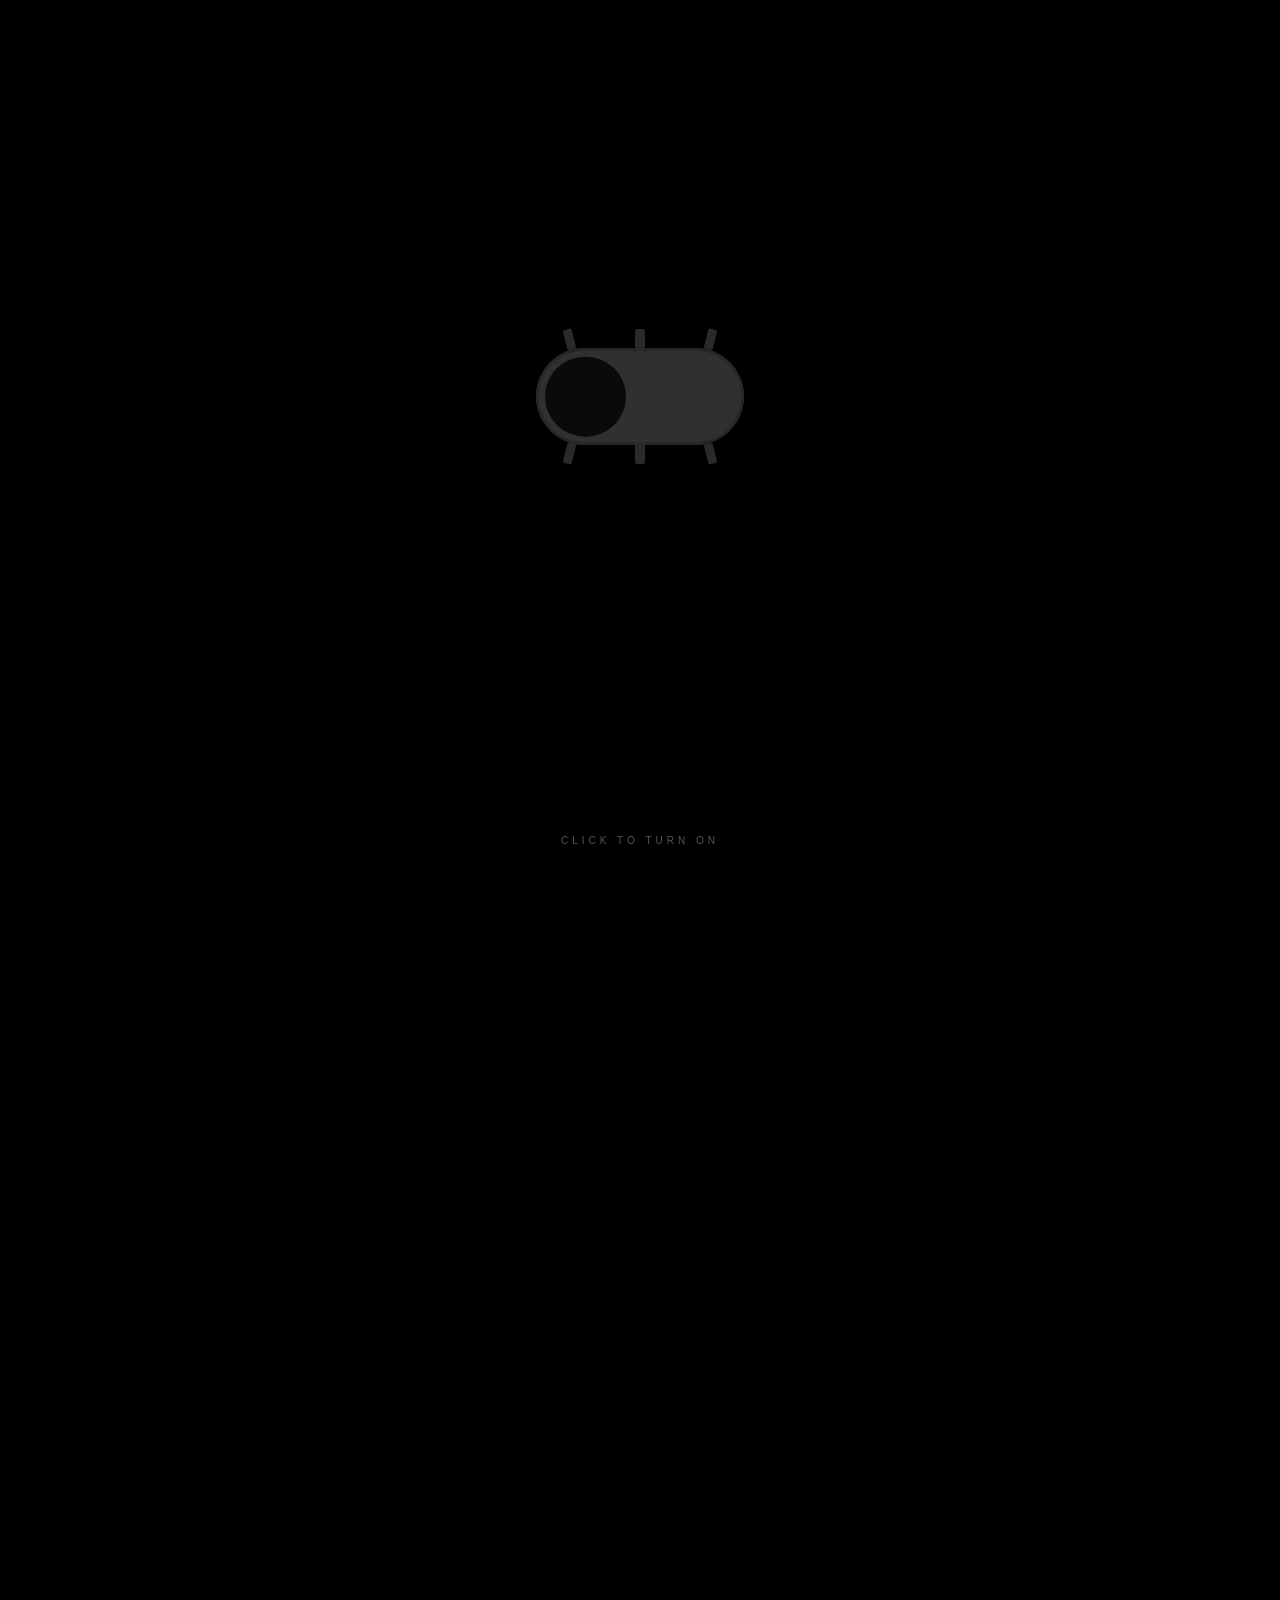
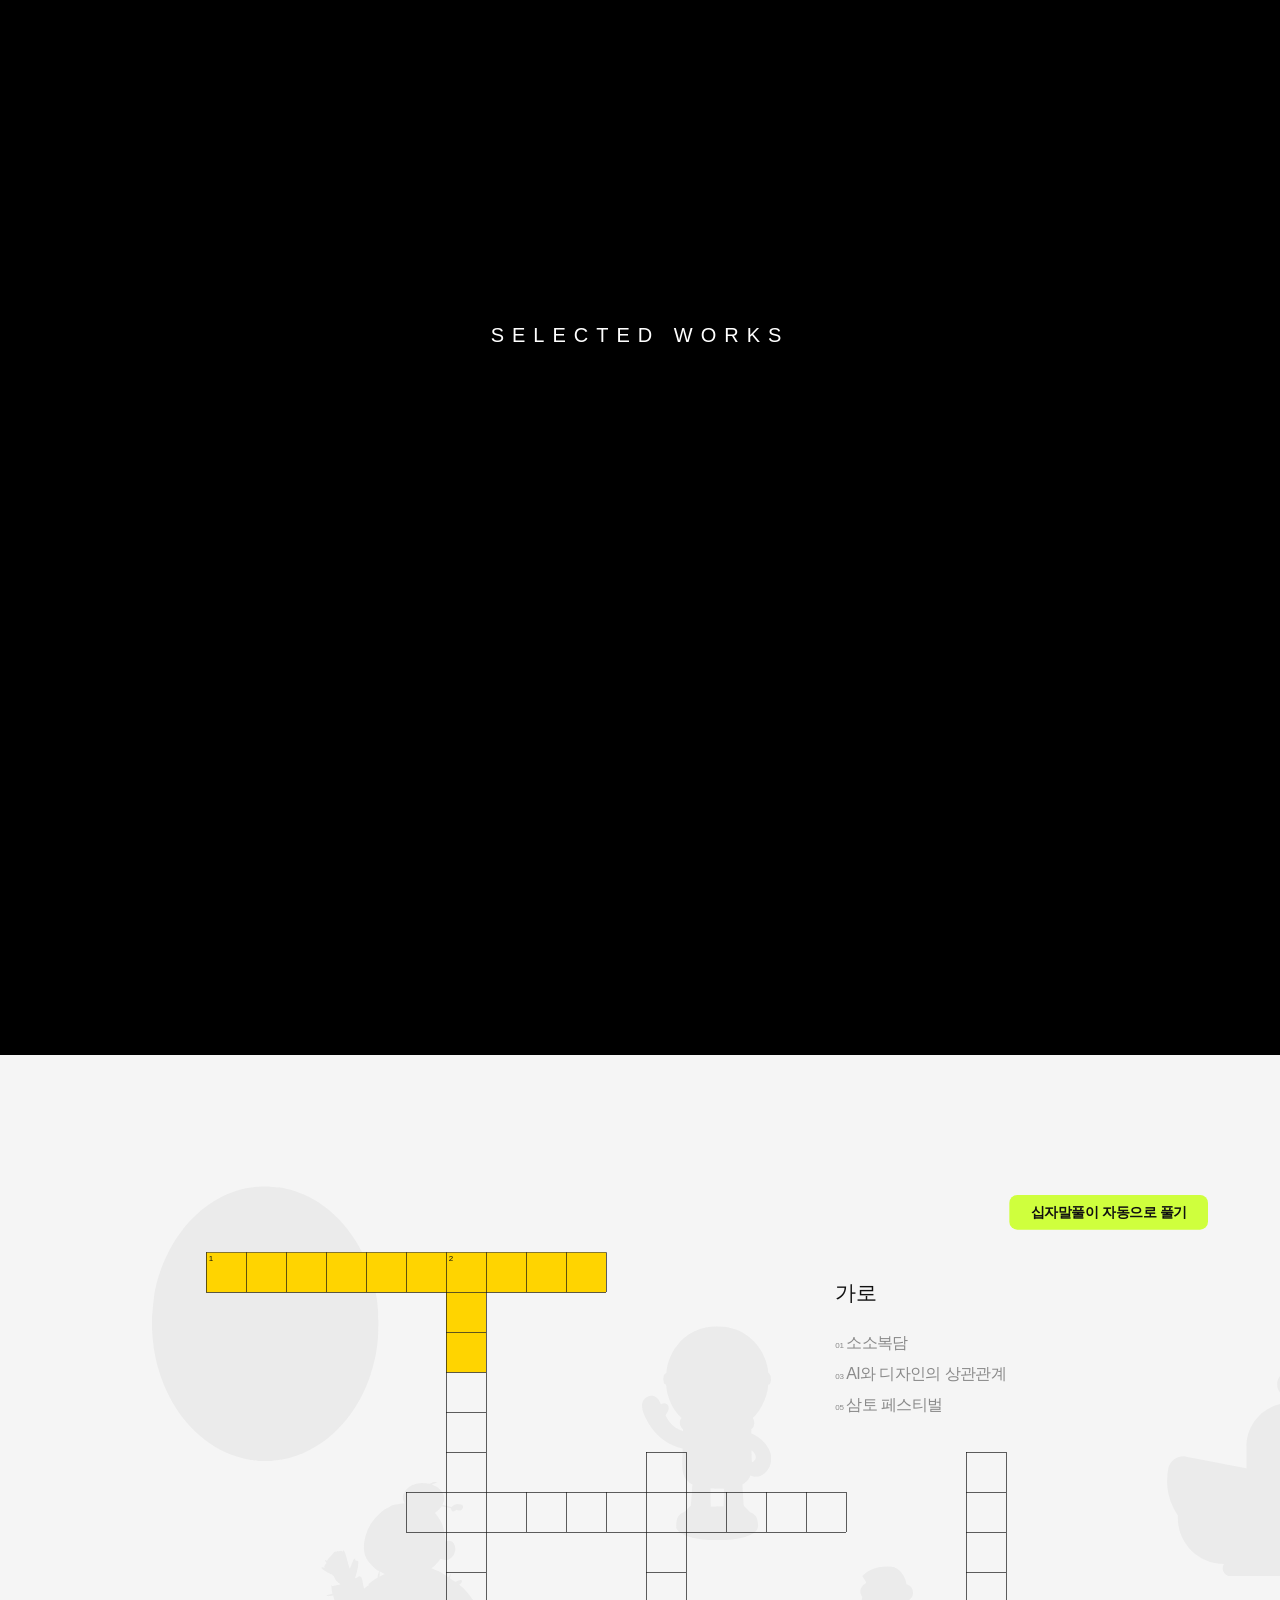
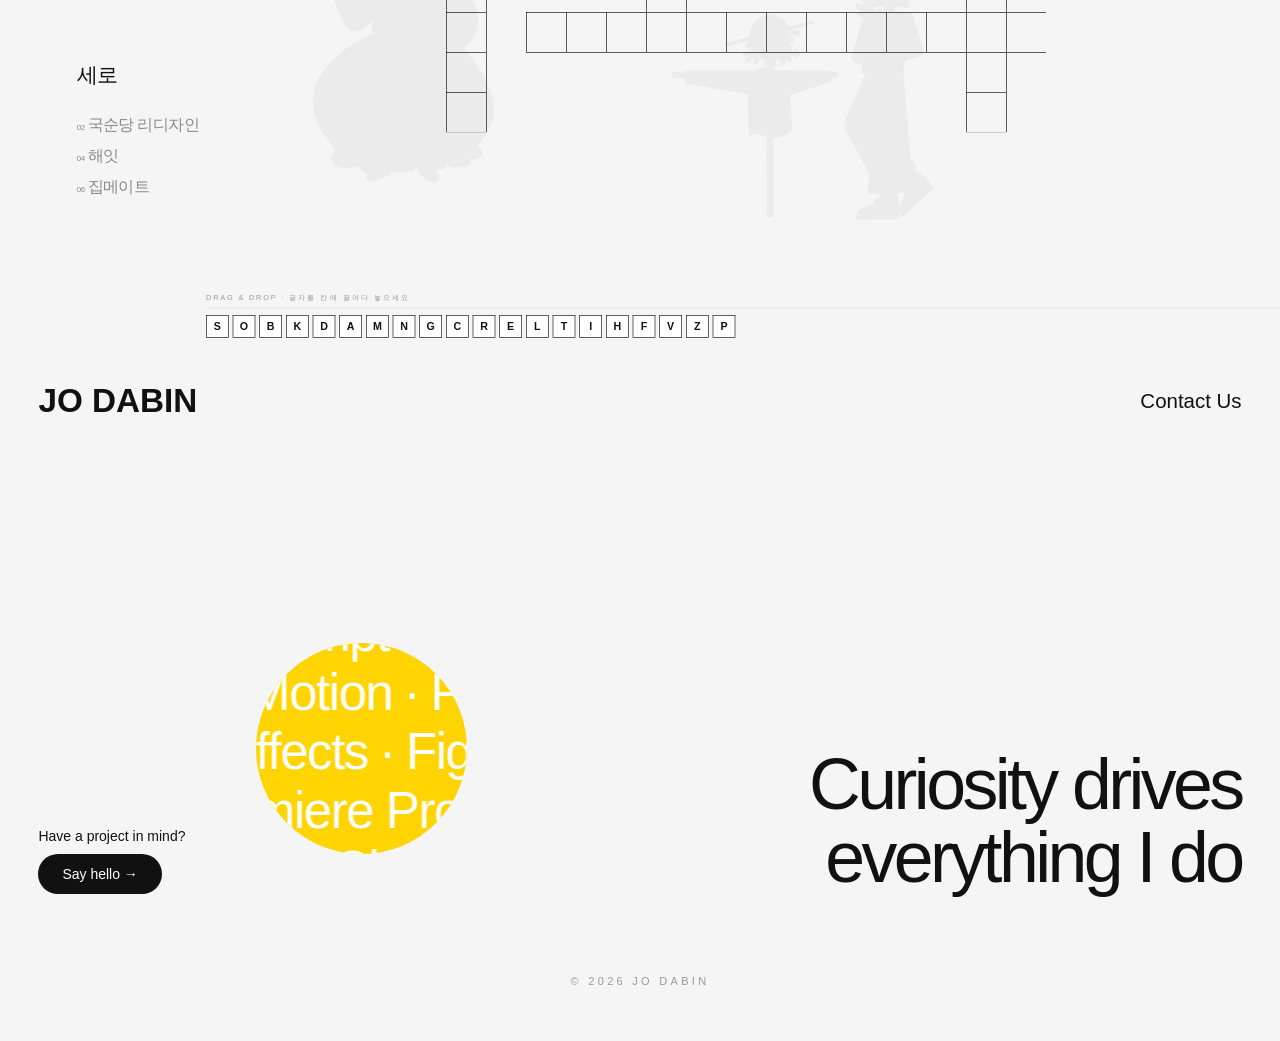
==== commit 9db62ed8: "파일분리" ====
--- a/index.html
+++ b/index.html
@@ -4,153 +4,7 @@
 <meta charset="UTF-8">
 <meta name="viewport" content="width=device-width, initial-scale=1">
 <title>Portfolio</title>
-<style>
-  *{margin:0;padding:0;box-sizing:border-box}
-  html{scroll-behavior:smooth}
-  body{background:#000;color:#fff;font-family:"Pretendard","Apple SD Gothic Neo","Malgun Gothic",sans-serif;overflow-x:hidden}
-
-
-  /* ---------- 0. INTRO (스위치) ---------- */
-  body.lock{overflow:hidden}
-  #intro{position:fixed;inset:0;background:#000;z-index:100;display:flex;flex-direction:column;align-items:center;justify-content:center;transition:opacity 1s ease,visibility 1s}
-  #intro.done{opacity:0;visibility:hidden}
-  .sw{--w:clamp(180px,16.25vw,312px);--h:calc(var(--w)*.4647);--k:calc(var(--w)*.388);
-    position:relative;width:var(--w);height:var(--h);border:0;padding:0;cursor:pointer;background:transparent;-webkit-tap-highlight-color:transparent}
-  .sw .track{position:absolute;inset:0;border-radius:99px;background:#303030;box-shadow:inset 0 0 0 calc(var(--w)*.0128) #262626;transition:background .6s,box-shadow .6s}
-  .sw .knob{position:absolute;top:50%;left:calc(var(--w)*.0449);width:var(--k);height:var(--k);border-radius:50%;background:#0a0a0a;transform:translateY(-50%);transition:left .6s cubic-bezier(.6,0,.2,1),background .6s,box-shadow .6s}
-  .sw i{position:absolute;width:calc(var(--w)*.0449);height:calc(var(--w)*.1);background:#2a2a2a;border-radius:2px;transition:background .6s}
-  .sw i.t{top:calc(var(--w)*-.09)}.sw i.b{bottom:calc(var(--w)*-.09)}
-  .sw i.c{left:calc(50% - var(--w)*.0225)}
-  .sw i.l{left:calc(var(--w)*.14)}.sw i.l.t{transform:rotate(-14deg)}.sw i.l.b{transform:rotate(14deg)}
-  .sw i.r{right:calc(var(--w)*.14)}.sw i.r.t{transform:rotate(14deg)}.sw i.r.b{transform:rotate(-14deg)}
-  .sw:hover .knob{background:#161616}
-  .sw.on .knob{left:calc(100% - var(--k) - var(--w)*.0449);background:#f2f2f2;box-shadow:0 0 30px 8px rgba(255,255,255,.7),0 0 120px 40px rgba(255,255,255,.25)}
-  .sw.on .track{background:#3a3a3a}
-  .ld{margin-top:9vh;width:clamp(160px,16vw,300px);opacity:0;transition:opacity .5s .3s;text-align:center;color:#aaa;font-size:11px;letter-spacing:.35em}
-  .ld .bar{margin-top:12px;height:2px;background:#222}
-  .ld .bar b{display:block;height:100%;width:0;background:#fff}
-  #intro.go .ld{opacity:1}
-  #intro .hint-i{position:absolute;bottom:6vh;font-size:10px;letter-spacing:.4em;color:#555;transition:opacity .4s}
-  #intro.go .hint-i{opacity:0}
-
-  /* ---------- 1. PRISM HERO ---------- */
-  /* 히어로 자체를 sticky로 고정해 두고 그 아래에 여분의 스크롤 구간(hero-wrap)을 둬서,
-     퍼즐이 끝난 뒤 스크롤할 때 화면이 그대로 붙어있는 채로 조명이 작아지며 잔상 남기고 사라지는
-     연출이 이어지도록 함(별도 섹션에서 새로 시작하는 게 아니라 "같은" 조명이 계속됨) */
-  .hero-wrap{position:relative;height:calc(100vh + 65vh)}
-  .hero{position:sticky;top:0;height:100vh;background:#000;overflow:hidden;cursor:crosshair}
-  .cols{position:relative;min-height:100vh;display:grid;grid-template-columns:1.2fr .9fr 1.1fr;gap:3vw;padding:6vh 3vw 9vh}
-  .col{display:flex;flex-direction:column;justify-content:space-between;gap:4vh}
-  .col .grp{display:flex;flex-direction:column;gap:4vh}
-  #hc,#cc{position:absolute;inset:0;width:100%;height:100%;display:block}
-  .bgc{position:absolute;inset:0;background:
-    radial-gradient(60% 70% at 0% 0%,#ffcfe0 0%,transparent 70%),
-    radial-gradient(55% 60% at 55% 0%,#ffeccb 0%,transparent 70%),
-    radial-gradient(60% 70% at 100% 0%,#f0ffd6 0%,transparent 70%),
-    radial-gradient(60% 70% at 100% 100%,#c6eeff 0%,transparent 70%),
-    radial-gradient(60% 70% at 0% 100%,#f5d3ff 0%,transparent 70%),#efe4ff}
-  #cc,#hc{pointer-events:none}
-  .hx{position:relative;padding:0;color:#0b0b0b;line-height:1.4;pointer-events:none;user-select:none;-webkit-user-select:none}
-  .hx h1{font-weight:500;font-size:clamp(34px,5.4vw,96px);letter-spacing:-.02em;line-height:1.05}
-  .hx h2{font-weight:600;font-size:clamp(12px,1.2vw,19px);letter-spacing:.18em;margin-bottom:.6vw}
-  .hx p,.hx li{font-size:clamp(11px,1vw,15px);list-style:none}
-  .hx .big{font-size:clamp(16px,1.9vw,32px);font-weight:500;line-height:1.35}
-  .hx small{display:block;font-size:10px;letter-spacing:.3em;margin-bottom:.8vw;font-weight:600}
-  .hero{touch-action:pan-y;user-select:none;-webkit-user-select:none}
-  .hero .hh{position:absolute;left:50%;bottom:4vh;transform:translateX(-50%);font-size:10px;letter-spacing:.4em;color:#777;z-index:2;pointer-events:none}
-
-  /* 빛 뒤에 깔리는 텍스트: 슬롯에 빛이 자리 잡으면(.hit) 또렷해짐 */
-  /* mix-blend-mode:lighten → 검정 글자는 뒤에 어떤 색 빛이 와도 그 색 그대로 묻혀 안 보임(위장).
-     자기 자리에 딱 맞을 때만 normal + 밝은 색으로 전환해 또렷하게 드러남 */
-  .tb{position:absolute;z-index:1;width:min(30vw,340px);color:#000;pointer-events:none;
-    mix-blend-mode:lighten;text-shadow:none;opacity:1;transition:color .5s ease,text-shadow .5s ease}
-  .tb.hit{color:#0a0a0a;text-shadow:0 0 14px rgba(255,255,255,.6);mix-blend-mode:normal}
-  .tb h1{font-weight:300;font-size:clamp(28px,3vw,46px);line-height:1.05;letter-spacing:.01em}
-  .tb h2{font-weight:600;font-size:clamp(12px,1.1vw,16px);letter-spacing:.22em;margin-top:.6em}
-  .tb hr{border:0;border-top:1px solid currentColor;opacity:.4;margin:.9em auto;width:80%}
-  .tb p{font-size:clamp(11px,.95vw,14px);line-height:1.7;opacity:.9}
-  .tb ul{list-style:none;font-size:clamp(11px,.95vw,13px);line-height:1.9;letter-spacing:.08em;display:inline-block;text-align:left}
-  .tb ul.sk li{display:flex;align-items:center;gap:.6em}
-  .tb ul.sk b{display:inline-flex;align-items:center;justify-content:center;width:1.8em;height:1.8em;border:1px solid currentColor;border-radius:5px;font-size:.8em;opacity:.85}
-  .tb-a{--tc:#7cd9b8;--tg:rgba(59,191,154,.55);left:14vw;top:15vh;text-align:center}
-  .tb-b{--tc:#f19a9c;--tg:rgba(232,90,114,.55);right:14vw;left:auto;top:15vh;text-align:center}
-  .tb-c{--tc:#8fb0e0;--tg:rgba(63,102,194,.55);left:50%;top:58vh;transform:translateX(-50%);text-align:center}
-
-  /* ---------- 2. BEAM (scroll-driven) ---------- */
-  /* 조명이 작아지며 떨어지는 연출은 이제 히어로 쪽(.hero-wrap)에서 끝나고, 여기서는 검정→흰색 배경 전환만 짧게 담당 */
-  .beam-track{position:relative;height:130vh}
-  .stage{position:sticky;top:0;height:100vh;overflow:hidden;background:#000}
-  .stage-txt{position:absolute;left:0;right:0;top:50%;text-align:center;font-size:clamp(14px,1.6vw,20px);letter-spacing:.4em;transform:translateY(-50%);mix-blend-mode:difference;color:#fff;pointer-events:none}
-
-  /* ---------- 3. CROSSWORD ---------- */
-  /* 피그마 원본(node 75:308)이 1920x1080 캔버스 그대로 그려져 있어서, 그 실측 px 좌표를 그대로 쓰는
-     1920x1080 "stage"를 만들고 화면 크기에 맞춰 transform:scale()로 통째로 축소/확대함.
-     이러면 글자 크기·칸 크기·여백 비율이 전부 원본과 똑같이 유지된 채 항상 100vh 안에 꽉 들어참. */
-  .cw{position:relative;background:#f5f5f5;color:#111;height:100vh;overflow:hidden}
-  /* left/top는 JS(fit())가 매번 픽셀로 직접 계산해서 넣음 — %+transform 조합은 배율에 따라
-     어긋나기 쉬워서, transform-origin을 0 0으로 고정하고 순수 scale()만 적용 */
-  .cw-stage{position:absolute;top:0;left:0;width:1920px;height:1080px;transform-origin:0 0;
-    transform:scale(var(--s,1));font-family:"Pretendard","Apple SD Gothic Neo",sans-serif}
-  .cw-auto{position:absolute;z-index:4;left:1514px;top:75px;background:#cfff3d;color:#111;border:0;border-radius:12px;
-    padding:12px 32px;font-size:21px;font-weight:600;letter-spacing:-.03em;cursor:pointer;font-family:inherit;white-space:nowrap}
-  .cw-auto:hover{background:#bdf01f}
-  .cw-inner{position:absolute;left:309px;top:161px;--c:60px}
-  .grid{position:relative;z-index:2}
-  .cell{position:absolute;width:var(--c);height:var(--c);background:rgba(255,255,255,.5);border:1px solid #111;margin:-.5px;
-    display:flex;align-items:center;justify-content:center;font-size:28px;font-weight:600;cursor:pointer;
-    opacity:0;transform:scale(.6);transition:opacity .5s,transform .5s,background .25s,color .25s}
-  .cell.in{opacity:1;transform:none}
-  .cell sup{position:absolute;left:4px;top:2px;font-size:12px;font-weight:400}
-  .cell.on{background:#ffe680}
-  .cell.flash{background:#ffd400}
-  .cell.over{background:#fff3b0;outline:2px dashed #111}
-  .cell .ch{pointer-events:none}
-  .tray{position:absolute;left:0;top:calc(var(--c)*9.5);width:780px}
-  .tray h4{font-size:11px;letter-spacing:.25em;color:#999;font-weight:500;padding-bottom:8px;border-bottom:1px solid #ddd;margin-bottom:10px}
-  .tray .chips{display:flex;flex-wrap:wrap;gap:6px}
-  .chip{width:34px;height:34px;display:flex;align-items:center;justify-content:center;border:1px solid #111;background:#fff;font-weight:600;font-size:16px;cursor:grab;user-select:none}
-  .chip:active{cursor:grabbing;background:#ffe680}
-
-  /* 배경 장식(피그마 Union 애셋을 그대로 다운로드해 원본 좌표/크기에 배치) */
-  .gray{position:absolute;z-index:1;cursor:pointer;opacity:.9;transition:opacity .4s,filter .4s;filter:grayscale(1)}
-  .gray img{display:block;width:100%;height:100%}
-  .gray.cur{opacity:1;filter:grayscale(.4)}
-  .g1{left:963px;top:272px;width:193.6px;height:321.08px}
-  .g2{left:469px;top:505px;width:272px;height:452px}
-  .g3{left:1267px;top:632px;width:135px;height:380px}
-  .g4{left:1008px;top:705px;width:250px;height:304px}
-  .g5{left:1750.56px;top:339px;width:354.56px;height:308.02px;transform:rotate(180deg) scaleY(-1)}
-  .g6{left:228px;top:62px;width:340px;height:412px}
-
-  /* 절 패널 (가로 / 세로) — 피그마 실측 위치/폭 그대로 */
-  .pnl{position:absolute}
-  .pa{left:1253px;top:200px;width:505px}
-  .pd{left:115px;top:773px;width:506px}
-  .pnl h4{font-size:32px;font-weight:400;letter-spacing:-.04em;color:#111;margin-bottom:30px}
-  .it{padding:7px 0;cursor:pointer;color:#8a8a8a;transition:color .3s}
-  .it .r1{display:flex;align-items:baseline;gap:4px}
-  .it .n{font-size:12px;letter-spacing:-.04em;flex:none}
-  .it .t{font-size:24px;letter-spacing:-.04em;font-weight:400}
-  .it .g{display:none}
-  .it .d{display:none;margin-top:6px;font-size:13px;line-height:1.6;color:inherit}
-  .it.act{color:#111}
-  .it.act .d{display:block}
-  .fade{animation:fd .4s}
-  @keyframes fd{from{opacity:0;transform:translateY(6px)}to{opacity:1;transform:none}}
-  .end{position:relative;min-height:620px;background:#fff;color:#111;overflow:hidden;font-family:"Helvetica Neue",Arial,"Malgun Gothic",sans-serif;cursor:grab}
-  .end-top{position:absolute;left:3vw;right:3vw;top:3vh;display:flex;justify-content:space-between;align-items:center;font-size:clamp(16px,1.6vw,22px);z-index:3}
-  .end-top b{font-size:clamp(24px,2.6vw,36px);font-weight:700}
-  .end-top a{color:#111;text-decoration:none}
-  .ball{position:absolute;left:20vw;top:32vh;width:clamp(200px,16.5vw,330px);aspect-ratio:1;border-radius:50%;background:#ffd400;overflow:hidden;z-index:2;will-change:transform}
-  .mq{position:absolute;left:0;top:0;width:100vw;color:#fff;user-select:none}
-  .row{display:flex;white-space:nowrap;font-size:clamp(34px,4vw,76px);line-height:1.15;letter-spacing:-.03em;will-change:transform}
-  .row span{flex:none}
-  .end-h{position:absolute;right:3vw;bottom:9vh;text-align:right;font-weight:400;letter-spacing:-.05em;line-height:1.02;font-size:clamp(40px,5.6vw,110px)}
-  .end-cta{position:absolute;left:3vw;bottom:9vh;font-size:14px}
-  .end-cta a{display:inline-block;margin-top:10px;padding:12px 24px;border-radius:99px;background:#111;color:#fff;text-decoration:none}
-  footer{background:#fff;color:#999;text-align:center;padding:0 0 6vh;font-size:11px;letter-spacing:.3em}
-  @media(max-width:700px){.hero .tr{top:6vh}.hero .tl{top:22vh}.black{margin-left:0;width:100%}}
-</style>
+<link rel="stylesheet" href="style.css">
 </head>
 <body class="lock">
 <div id="intro">
@@ -230,445 +84,6 @@
 </section>
 <footer>© 2026 JO DABIN</footer>
 
-<script>
-/* ===== 십자말풀이 스테이지 스케일 =====
-   피그마 원본이 1920x1080 캔버스라서, 그 비율(16:9) 그대로 축소/확대해 항상 100vh 안에 꽉 차게 맞춤 */
-(()=>{
-  const stage=document.getElementById('cwStage'),cwSec=document.getElementById('cw');
-  function fit(){
-    const w=cwSec.clientWidth,h=cwSec.clientHeight;
-    const s=Math.min(w/1920,h/1080);
-    stage.style.transform=`scale(${s})`;
-    stage.style.left=((w-1920*s)/2)+'px';
-    stage.style.top=((h-1080*s)/2)+'px';
-  }
-  fit();addEventListener('resize',fit);
-})();
-/* ===== 프로젝트 데이터 (내용/이미지는 여기서 수정) ===== */
-const projects=[
-  {t:"국순당 리디자인",  tag:"Brand · Redesign",   d:"국순당의 브랜드 아이덴티티와 패키지를 새롭게 해석한 리디자인 프로젝트.", img:"", word:"국순당리디자인", x:2,y:5,dir:"h"},
-  {t:"집메이트",        tag:"UX/UI · App",        d:"룸메이트 매칭과 공동 생활을 돕는 서비스 기획 및 디자인.",            img:"", word:"집메이트",       x:3,y:6,dir:"v"},
-  {t:"해잇",            tag:"Brand · Graphic",    d:"해잇 프로젝트 소개 문구를 여기에 입력하세요.",                       img:"", word:"해잇",           x:4,y:8,dir:"h"},
-  {t:"소소복담",        tag:"Branding · Package", d:"소소복담 프로젝트 소개 문구를 여기에 입력하세요.",                   img:"", word:"소소복담",       x:2,y:1,dir:"v"},
-  {t:"삼토 페스티벌",   tag:"Event · Visual",     d:"삼토 페스티벌의 키비주얼과 홍보물 디자인.",                          img:"", word:"삼토페스티벌",   x:7,y:7,dir:"h"},
-  {t:"AI와 디자인의 상관관계", tag:"Research · Essay", d:"AI 시대에 디자이너의 역할과 창작 과정이 어떻게 달라지는지 탐구한 리서치.", img:"", word:"AI와디자인",     x:7,y:1,dir:"v"},
-];
-const grayMap=[0,1,2,3,4,5]; // 회색 블록 → 표시할 프로젝트 이미지 (projects[i].img)
-
-/* ===== 십자말풀이 생성 ===== */
-const grid=document.getElementById('grid');
-const cells={};
-let maxX=0,maxY=0;
-projects.forEach((p,i)=>{
-  [...p.word].forEach((ch,k)=>{
-    const x=p.x+(p.dir==='h'?k:0), y=p.y+(p.dir==='v'?k:0), key=x+','+y;
-    maxX=Math.max(maxX,x);maxY=Math.max(maxY,y);
-    let el=cells[key];
-    if(!el){
-      el=document.createElement('div');el.className='cell';el.dataset.p='';el.dataset.ch=ch;
-      el.style.left=`calc(var(--c)*${x})`;el.style.top=`calc(var(--c)*${y})`;
-      grid.appendChild(el);cells[key]=el;
-    }
-    el.dataset.p+=i+',';
-    if(k===0){const s=document.createElement('sup');s.textContent=i+1;el.appendChild(s);}
-  });
-});
-grid.style.width=`calc(var(--c)*${maxX+1})`;grid.style.height=`calc(var(--c)*${maxY+1})`;
-const all=[...grid.children];
-all.forEach(el=>{
-  const ids=el.dataset.p.split(',').filter(Boolean).map(Number);
-  el.addEventListener('mouseenter',()=>show(ids[0]));
-  el.addEventListener('click',()=>show(ids[0]));
-});
-function show(i){
-  const p=projects[i];
-  all.forEach(c=>c.classList.toggle('on',c.dataset.p.split(',').includes(String(i))));
-  document.querySelectorAll('.it').forEach(e=>e.classList.toggle('act',+e.dataset.i===i));
-  document.querySelectorAll('.gray').forEach((g,k)=>{const on=grayMap[k]===i;g.classList.toggle('cur',on);});
-}
-/* 드래그 앤 드롭: 칸에 글자 넣기 */
-const KEY='cw-letters';let saved={};
-try{saved=JSON.parse(localStorage.getItem(KEY)||'{}')}catch(e){}
-const putFns={};
-Object.keys(cells).forEach(k=>{
-  const el=cells[k],span=document.createElement('span');span.className='ch';el.appendChild(span);
-  if(saved[k])span.textContent=saved[k];
-  const put=t=>{const c=[...(t||'').trim()][0]||'';span.textContent=c;saved[k]=c;try{localStorage.setItem(KEY,JSON.stringify(saved))}catch(e){}};
-  putFns[k]=put;
-  el.addEventListener('dragover',e=>{e.preventDefault();el.classList.add('over')});
-  el.addEventListener('dragleave',()=>el.classList.remove('over'));
-  el.addEventListener('drop',e=>{e.preventDefault();el.classList.remove('over');put(e.dataTransfer.getData('text/plain'))});
-  el.addEventListener('dblclick',()=>put(''));
-});
-/* 십자말풀이 자동으로 풀기: 모든 칸에 정답 글자를 채움 */
-document.getElementById('cwAuto').addEventListener('click',()=>{
-  Object.keys(cells).forEach(k=>putFns[k](cells[k].dataset.ch));
-});
-const chipBox=document.getElementById('chips');
-[...new Set(projects.map(p=>p.word).join('').split(''))].forEach(ch=>{
-  const c=document.createElement('div');c.className='chip';c.draggable=true;c.textContent=ch;
-  c.addEventListener('dragstart',e=>{e.dataTransfer.setData('text/plain',ch);e.dataTransfer.effectAllowed='copy'});
-  chipBox.appendChild(c);
-});
-document.querySelector('.cw-stage').addEventListener('mouseleave',()=>{
-  all.forEach(c=>c.classList.remove('on'));
-  document.querySelectorAll('.gray').forEach(g=>g.classList.remove('cur'));
-  document.querySelectorAll('.it').forEach(e=>e.classList.remove('act'));
-});
-/* 소개 패널 */
-function buildPanel(el,label,idx){
-  el.innerHTML=`<h4>${label}</h4>`+idx.map(i=>{const p=projects[i];return `<div class="it" data-i="${i}"><div class="r1"><span class="n">0${i+1}</span><span class="t">${p.t}</span><span class="g">${p.tag}</span></div><div class="d">${p.d}</div></div>`}).join('');
-  el.querySelectorAll('.it').forEach(e=>{e.addEventListener('mouseenter',()=>show(+e.dataset.i));e.addEventListener('click',()=>show(+e.dataset.i));});
-}
-buildPanel(document.getElementById('pa'),'가로',projects.map((p,i)=>p.dir==='h'?i:-1).filter(i=>i>=0));
-buildPanel(document.getElementById('pd'),'세로',projects.map((p,i)=>p.dir==='v'?i:-1).filter(i=>i>=0));
-/* 배경 장식(피그마 Union 애셋, HTML에 이미 심어둔 img) + 호버 연결 */
-document.querySelectorAll('.gray').forEach((g,k)=>{
-  let tm;
-  g.addEventListener('mouseenter',()=>{show(grayMap[k]);clearTimeout(tm);tm=setTimeout(()=>g.classList.add('seen'),2000);});
-  g.addEventListener('mouseleave',()=>clearTimeout(tm));
-});
-/* 회색 블록에 이미지 채우기 */
-document.querySelectorAll('.gray').forEach((g,k)=>{
-  const p=projects[grayMap[k]];
-  if(p&&p.img){g.innerHTML=`<img src="${p.img}" alt="${p.t}">`;}
-});
-
-/* ===== 스크롤: 빛이 내려와 십자말풀이로 ===== */
-// 조명이 작아지며 잔상 남기고 사라지는 연출은 히어로 쪽(.hero-wrap)에서 처리되고,
-// 여기 beam-track은 그 이후 검정→흰색 배경 전환 + "SELECTED WORKS" 문구만 짧게 담당
-const track=document.getElementById('track'),stage=document.getElementById('stage');
-const stxt=document.getElementById('stxt');
-const clamp=(v,a,b)=>Math.min(b,Math.max(a,v));
-function onScroll(){
-  const r=track.getBoundingClientRect(), total=track.offsetHeight-innerHeight;
-  const p=clamp(-r.top/total,0,1);
-  const vh=innerHeight;
-  // 배경: 검정 → 흰색
-  const g=Math.round(255*clamp((p-.35)/.55,0,1));
-  stage.style.background=`rgb(${g},${g},${g})`;
-  stxt.style.opacity=clamp(1-p*2,0,1);
-  stxt.style.color='#fff';
-  // 말풀이 등장 (스크롤 마지막 구간 이후 진입)
-  const cw=document.getElementById('cw').getBoundingClientRect();
-  if(cw.top<vh*.95&&!started){started=true;reveal();}
-}
-let started=false;
-function reveal(){
-  all.forEach((c,i)=>setTimeout(()=>{c.classList.add('in','flash');setTimeout(()=>c.classList.remove('flash'),500);},i*45));
-  setTimeout(()=>show(0),all.length*45+300);
-}
-/* ===== 스포트라이트: 가운데서 하나 켜지면 드래그해서 제자리에 놓기 → 고정되며 회색으로 → 다음 것 등장 → 셋 다 놓이면 전부 컬러로 ===== */
-(()=>{
-  const hero=document.getElementById('hero'),heroWrap=document.getElementById('heroWrap'),cv=document.getElementById('hc'),ctx=cv.getContext('2d');
-  // 퍼즐이 끝난 뒤(=body 잠금 해제 후) 스크롤하면, 화면은 그대로 붙어있는 채로 이 값이 0→1로 진행되며
-  // 조명이 작아지고 잔상을 남기며 아래로 사라지는 연출에 쓰임
-  function fallQ(){
-    const total=heroWrap.offsetHeight-innerHeight;
-    if(total<=0)return 0;
-    return Math.max(0,Math.min(1,-heroWrap.getBoundingClientRect().top/total));
-  }
-  const texts=[document.getElementById('tb0'),document.getElementById('tb1'),document.getElementById('tb2')];
-  const hh=document.getElementById('hh');
-  hh.textContent='';
-  // dir: 이 빛의 빔이 뻗어나가는 방향(도, 0=오른쪽 90=아래 180=왼쪽 270=위, 화면 기준)
-  // hx,hy(하이라이트 오프셋)를 0으로 둬서 빛의 가장 밝은 지점이 항상 텍스트 슬롯의 정중앙(HOMES)과 정확히 겹치도록 함
-  const BLOBS=[
-    {c:['#eeffb0','#8fdba0','#289e82'],hx:0,hy:0,dir:55, side:1,rr:764/2398*1.05*1.18*1.2},
-    {c:['#ffd9d2','#f28a86','#e0435f'],hx:0,hy:0,dir:125,side:-1,rr:764/2398*1.05*1.18*1.2},
-    {c:['#dcedf7','#7fa8d8','#33559f'],hx:0,hy:0,dir:270,side:1,rr:764/2398*1.05*1.18*1.2},
-  ];
-  function hex2rgb(hex){const n=parseInt(hex.replace('#',''),16);return{r:(n>>16)&255,g:(n>>8)&255,b:n&255};}
-  function rgbStr({r,g,b}){return`rgb(${r},${g},${b})`;}
-  function toGray(hex){ // 채도를 뺀, 살짝 차가운 무채색 잔상
-    const{r,g,b}=hex2rgb(hex),l=r*.299+g*.587+b*.114;
-    return rgbStr({r:Math.round(l*.94),g:Math.round(l*.96),b:Math.round(Math.min(255,l*1.04))});
-  }
-  function anyToRgb(c){ // '#hex' 또는 'rgb(r,g,b)' 둘 다 받는다
-    if(c[0]==='#')return hex2rgb(c);
-    const m=c.match(/\d+/g).map(Number);return{r:m[0],g:m[1],b:m[2]};
-  }
-  function mix(colA,colB,t){
-    const a=anyToRgb(colA),b=anyToRgb(colB);
-    return rgbStr({r:Math.round(a.r+(b.r-a.r)*t),g:Math.round(a.g+(b.g-a.g)*t),b:Math.round(a.b+(b.b-a.b)*t)});
-  }
-  BLOBS.forEach(b=>{b.gray=b.c.map(toGray);b.phase='pending';b.x=0;b.y=0;});
-  // 낙하 중 위치/크기는 fq(진행률)만의 함수라서, 현재~조금 이전 fq를 한 프레임 안에서 다시 샘플링하면
-  // 스크롤 속도와 무관하게 항상 매끄러운 잔상을 얻을 수 있음(프레임 간 상태를 들고 있을 필요가 없어 가볍고, 겹쳐 찍혀 하얗게 뜨는 문제도 없음)
-  function fallPos(homeX,homeY,i,q){
-    const conv=Math.pow(q,.7);
-    const sway=Math.sin(q*Math.PI*(2.1+i*.4)+i*2.1)*w*.025*(1-q*.6);
-    return{x:homeX+(w*.5-homeX)*conv*.85+sway,y:homeY+q*h*1.4};
-  }
-  const fallShrink=q=>Math.pow(1-q,1.25);
-  function drawFallTrail(i,home,r,baseAlpha,fq,cols){
-    const mid=anyToRgb(cols[1]),SPAN=.14,K=10;
-    ctx.save();ctx.globalCompositeOperation='lighter';ctx.lineCap='round';ctx.lineJoin='round';
-    let prev=null;
-    // k=0(머리, 지금 위치)은 바로 아래에서 그릴 원 본체와 겹쳐 하얗게 뜨므로 제외하고 그 뒤쪽 잔상만 그림
-    for(let k=K;k>=1;k--){
-      const q=fq-(k/K)*SPAN;
-      if(q<0){prev=null;continue;}
-      const pos=fallPos(home.x,home.y,i,q),rr=r*fallShrink(q),nodeT=1-k/K;
-      const a=baseAlpha*(1-q)*nodeT*.4;
-      if(prev&&a>.008){
-        ctx.strokeStyle=`rgba(${mid.r},${mid.g},${mid.b},${a})`;
-        ctx.lineWidth=Math.max(.5,rr*1.15);
-        ctx.beginPath();ctx.moveTo(prev.x,prev.y);ctx.lineTo(pos.x,pos.y);ctx.stroke();
-      }
-      prev=pos;
-    }
-    ctx.restore();
-  }
-  let w=0,h=0,dpr=1;
-  let HOMES=[{x:0,y:0},{x:0,y:0},{x:0,y:0}],SNAPR=[0,0,0];
-  const clampX=(x,m=0)=>Math.max(m,Math.min(w-m,x)),clampY=(y,m=0)=>Math.max(m,Math.min(h-m,y));
-  function size(){
-    dpr=Math.min(2,devicePixelRatio||1);w=hero.clientWidth;h=hero.clientHeight;
-    cv.width=w*dpr;cv.height=h*dpr;
-    const hr=hero.getBoundingClientRect();
-    // 슬롯(글자 자리)은 실제 텍스트가 CSS로 놓인 위치를 그대로 읽어와 계산 — 화면 크기가 달라져도 항상 정확히 맞음
-    HOMES=texts.map(el=>{
-      const tr=el.getBoundingClientRect();
-      return {x:(tr.left+tr.right)/2-hr.left,y:(tr.top+tr.bottom)/2-hr.top};
-    });
-    SNAPR=texts.map(el=>{
-      const tr=el.getBoundingClientRect();
-      return Math.min(100,Math.max(40,Math.hypot(tr.width,tr.height)/2*.85));
-    });
-  }
-  size();
-  new ResizeObserver(size).observe(hero);
-
-  // 순서대로 하나씩: 가운데 등장 → 드래그해서 제자리로 → 고정+회색 → 다음 등장 → 셋 다 놓이면 전부 컬러로
-  const ORDER=[0,1,2];
-  let seqIdx=-1,cur=-1,allColorAt=0;
-  function spawnNext(){
-    seqIdx++;
-    if(seqIdx>=ORDER.length){ // 셋 다 자리 잡음: 잠시 후 전부 컬러로 되돌리고 스크롤 해제
-      cur=-1;
-      setTimeout(()=>{
-        allColorAt=performance.now();
-        BLOBS.forEach(b=>b.phase='revealed');
-        document.body.classList.remove('lock');
-        hh.textContent='SCROLL ↓';
-      },500);
-      return;
-    }
-    cur=ORDER[seqIdx];
-    const b=BLOBS[cur];
-    size(); // 등장 직전에 크기를 다시 재서, 화면 중앙 좌표가 항상 최신 값이 되도록
-    b.phase='active';b.onAt=performance.now();
-    b.x=b.tx=w*.5;b.y=b.ty=h*.5; // 화면 정중앙에서 켜짐
-    // 빛줄기 끝(anchor)은 등장한 자리를 기준으로 한 번만 계산해서 화면 밖으로 멀리 고정 — 이후 원이 움직여도 이 점은 그대로, 원 쪽만 방향을 틀며 따라감
-    const rad=b.dir*Math.PI/180,ux=Math.cos(rad),uy=Math.sin(rad);
-    const len=Math.hypot(w,h)*1.15; // 화면 대각선보다 길게 뻗어서 끝이 반드시 화면 밖으로 나가도록
-    b.anchor={x:b.x+ux*len,y:b.y+uy*len};
-    // 화면 대각선(diag) 전체를 "움직일 수 있는 최대 거리"로 잡았던 게 틀렸음 — 중앙(b.x,b.y)에서 실제로 화면 경계에 닿을 때까지
-    // anchor 방향(ux,uy)으로 이동 가능한 거리는 그보다 훨씬 짧음(가로/세로 각각 중앙~가장자리 절반 거리 중 먼저 닿는 쪽).
-    // 레이-박스(ray-box) 교차로 정확한 최대 이동거리(maxReach)를 구해야 마우스를 화면 끝까지 움직였을 때 비율이 실제로 0 근처까지 내려감
-    const txB=ux>0?(w-b.x)/ux:(ux<0?(0-b.x)/ux:Infinity);
-    const tyB=uy>0?(h-b.y)/uy:(uy<0?(0-b.y)/uy:Infinity);
-    const maxReach=Math.min(txB,tyB);
-    b.anchorDist0=len;b.anchorMinD=len-maxReach;
-    hh.textContent='빛을 마우스로 움직여서 제자리를 찾아주세요';
-  }
-  window.__lightSeqStart=()=>{if(seqIdx<0)setTimeout(spawnNext,900);};
-
-  // 이제 드래그가 아니라 마우스를 따라 그대로 움직임
-  addEventListener('pointermove',e=>{
-    if(cur<0||BLOBS[cur].phase!=='active')return;
-    const r=hero.getBoundingClientRect();
-    BLOBS[cur].tx=clampX(e.clientX-r.left);BLOBS[cur].ty=clampY(e.clientY-r.top);
-  });
-
-  function frame(){
-    requestAnimationFrame(frame);
-    if(hero.getBoundingClientRect().bottom<0)return;
-    if(!w||!h){size();if(!w||!h)return;}
-    try{draw();}catch(err){}
-  }
-  // 형광등이 켜지듯: 완전히 꺼진 상태에서 몇 차례 깜빡이다 밝게 안정됨
-  const FLICKER=[[0,0],[70,1],[130,.85],[190,1],[250,.9],[330,1]];
-  const FLICKER_END=FLICKER[FLICKER.length-1][0];
-  function flickerAlpha(age){
-    if(age<0)return 0;
-    if(age>=FLICKER_END)return 1;
-    for(let i=FLICKER.length-1;i>=0;i--){if(age>=FLICKER[i][0])return FLICKER[i][1];}
-    return 0;
-  }
-  const MUTE_MS=420; // 회색으로 가라앉는 트랜지션 시간
-  const UNMUTE_MS=550; // 마지막에 다시 컬러로 돌아오는 트랜지션 시간
-  const SETTLE_HOLD=350; // 제자리 근처에 왔을 때 바로 붙지 않고 잠시 멈칫하는 시간
-  const SETTLE_MS=750; // 그 후 천천히 제자리로 미끄러져 들어가는 시간
-  function easeOutCubic(t){return 1-Math.pow(1-t,3);}
-  // 피그마 레퍼런스(node 75:365)를 전체 섹션 스크린샷으로 다시 확인: 원과 맞닿는 넓은 쪽은 투명하게 사라지고
-  // (원 자체의 빛이 이어받음), anchor(먼 쪽)의 좁은 끝이 오히려 진하고 선명한 색으로 보이는 구조.
-  // → 원 쪽은 지름만큼 넓고 알파 0(안 보임, 그래서 이음매 위치는 무관), anchor 쪽은 좁고 불투명.
-  function drawBeam(b,cx,cy,r,alpha){
-    const anchor=b.anchor;if(!anchor)return;
-    let dx=anchor.x-cx,dy=anchor.y-cy,d=Math.hypot(dx,dy)||1;
-    const ux=dx/d,uy=dy/d,px=-uy*b.side,py=ux*b.side;
-    // 피그마 원본(node 75:365) 실측: 원 쪽은 원 반지름의 .42배로 좁고, 멀어질수록 원 반지름의 1.06배로 넓어짐.
-    // 길이는 화면 밖까지 무한히 뻗는 게 아니라 원 반지름의 3.6배 정도의 유한한 길이.
-    // 색도 원본처럼 원과 맞닿는 쪽이 진하고 불투명, 끝으로 갈수록 옅어지며 알파 0으로 사라짐(빛줄기 자체 그라데이션만으로 자연스럽게 원과 연결됨)
-    // 빛줄기 끝(끝의 좁은 tip)은 화면 안에서 잘린 채로 보이면 안 되고, 항상 화면 밖에 고정되어 있어야 함.
-    // 화면이 작아지면 r*3.6로는 화면 경계까지도 못 미칠 수 있어서, 현재 위치(cx,cy)에서 anchor 방향으로
-    // 실제 화면 경계까지 닿는 거리를 구해 그보다는 반드시 더 길게(경계를 넘어서게) 뻗도록 함
-    const txB=ux>0?(w-cx)/ux:(ux<0?(0-cx)/ux:Infinity);
-    const tyB=uy>0?(h-cy)/uy:(uy<0?(0-cy)/uy:Infinity);
-    const edgeLen=Math.max(0,Math.min(txB,tyB));
-    const len=Math.max(r*3.6,edgeLen*1.15),farX=cx+ux*len,farY=cy+uy*len;
-    const nearHalf=r*0.96,farHalf=r*.42; // 원 쪽이 넓고 멀어질수록 좁아지도록(반대 방향으로 수정)
-    ctx.save();
-    ctx.globalCompositeOperation='screen';ctx.globalAlpha=alpha;ctx.filter=`blur(${r*.05}px)`;
-    const g=ctx.createLinearGradient(cx,cy,farX,farY);
-    const near=hex2rgb(b.c[1]),far=hex2rgb(b.c[0]);
-    g.addColorStop(0,`rgba(${near.r},${near.g},${near.b},0)`);
-    g.addColorStop(1,`rgba(${far.r},${far.g},${far.b},.9)`);
-    ctx.fillStyle=g;
-    ctx.beginPath();
-    ctx.moveTo(cx+px*nearHalf,cy+py*nearHalf);
-    ctx.lineTo(farX+px*farHalf,farY+py*farHalf);
-    ctx.lineTo(farX-px*farHalf,farY-py*farHalf);
-    ctx.lineTo(cx-px*nearHalf,cy-py*nearHalf);
-    ctx.closePath();ctx.fill();
-    ctx.restore();
-  }
-  let lastFq=-1;
-  function draw(){
-    const sc=Math.max(w,h)*.62,now=performance.now();
-    ctx.setTransform(dpr,0,0,dpr,0,0);ctx.clearRect(0,0,w,h);
-    const fq=fallQ();
-    if(fq!==lastFq){ // 텍스트/힌트도 조명이 떨어지는 만큼 같이 옅어짐
-      lastFq=fq;
-      const op=1-fq;
-      texts.forEach(t=>t.style.opacity=op);
-      hh.style.opacity=op;
-    }
-    BLOBS.forEach((b,i)=>{
-      if(b.phase==='pending')return;
-      let r=b.rr*sc;
-      let alpha=1,cols=b.c,cx,cy;
-      if(b.phase==='active'){
-        b.x+=(b.tx-b.x)*.16;b.y+=(b.ty-b.y)*.16; // 무겁지 않게, 손 따라 비교적 빠르게
-        b.x=clampX(b.x);b.y=clampY(b.y);
-        cx=b.x;cy=b.y;
-        const home=HOMES[i];
-        if(Math.hypot(cx-home.x,cy-home.y)<SNAPR[i]){ // 제자리 근처 → 바로 붙지 않고 잠시 멈췄다가 천천히 자리로 들어감
-          b.phase='settling';b.settleAt=now;b.fromX=cx;b.fromY=cy;
-        }
-        alpha=flickerAlpha(now-b.onAt);
-        drawBeam(b,cx,cy,r,alpha);
-      }else if(b.phase==='settling'){
-        const home=HOMES[i],age=now-b.settleAt;
-        if(age<SETTLE_HOLD){cx=b.fromX;cy=b.fromY;}
-        else{
-          const t=Math.min(1,(age-SETTLE_HOLD)/SETTLE_MS),te=easeOutCubic(t);
-          cx=b.fromX+(home.x-b.fromX)*te;cy=b.fromY+(home.y-b.fromY)*te;
-          if(t>=1){ // 완전히 자리 잡음 → 고정하고 회색으로, 다음 것 등장
-            b.x=b.tx=home.x;b.y=b.ty=home.y;
-            b.phase='placed';b.muteAt=now;
-            texts[i].classList.add('hit');
-            setTimeout(spawnNext,600);
-          }
-        }
-        alpha=flickerAlpha(now-b.onAt);
-        drawBeam(b,cx,cy,r,alpha);
-      }else if(b.phase==='placed'){ // 회색 잔상으로 가라앉음
-        cx=HOMES[i].x;cy=HOMES[i].y;
-        const t=Math.min(1,(now-b.muteAt)/MUTE_MS);
-        cols=b.c.map((c,k)=>mix(c,b.gray[k],t));
-        alpha=1-.35*t;
-      }else{ // revealed: 마지막에 전부 다시 컬러로, 이후 스크롤하면 아래로 떨어지며 사라짐
-        cx=HOMES[i].x;cy=HOMES[i].y;
-        const t=Math.min(1,(now-allColorAt)/UNMUTE_MS);
-        cols=b.c.map((c,k)=>mix(b.gray[k],c,t));
-        alpha=.65+.35*t;
-        if(fq>0){
-          // 셋이 따로따로가 아니라 한 무리로 모이면서 떨어지도록, 화면 중앙 쪽으로 함께 수렴시킴
-          drawFallTrail(i,HOMES[i],r,alpha,fq,cols);
-          const pos=fallPos(HOMES[i].x,HOMES[i].y,i,fq);
-          cx=pos.x;cy=pos.y;
-          r=r*fallShrink(fq);
-          alpha=alpha*(1-fq);
-        }
-      }
-      if(alpha>.008&&r>.4){
-        // 화면 밖에 고정된 빛줄기 끝(anchor)에 마우스(원)가 가까워질수록 블러가 약해져 또렷해지고,
-        // 멀어질수록(=원래 기본 느낌) 블러가 강해지도록 anchor까지의 거리 비율로 블러 세기를 계산
-        let blurK=.03;
-        if(b.anchor&&b.anchorDist0){
-          const dA=Math.hypot(b.anchor.x-cx,b.anchor.y-cy);
-          // 화면 안에서 실제로 움직일 수 있는 범위(anchorMinD~anchorDist0)만으로 비율을 잡아야 마우스를 움직이는 만큼 확실히 반응함
-          const ratio=Math.max(0,Math.min(1,(dA-b.anchorMinD)/(b.anchorDist0-b.anchorMinD))); // 0=anchor 쪽으로 최대한 다가감(거의 블러 없음), 1=가장 멀어짐(기존 느낌)
-          blurK=.0+.02*ratio*ratio; // 최대 블러를 .03으로 더 낮춰서, 가까워지면 거의 선명해지도록
-
-        }
-        ctx.globalCompositeOperation='lighter';ctx.filter=`blur(${r*blurK}px)`;ctx.globalAlpha=alpha;
-        const g=ctx.createRadialGradient(cx+(b.hx||0)*r,cy+(b.hy||0)*r,0,cx,cy,r);
-        g.addColorStop(0,cols[0]);g.addColorStop(.38,cols[1]);g.addColorStop(.68,cols[2]);g.addColorStop(.85,'rgba(0,0,0,0)');
-        ctx.fillStyle=g;ctx.beginPath();ctx.arc(cx,cy,r,0,7);ctx.fill();
-      }
-    });
-    ctx.globalCompositeOperation='source-over';ctx.filter='none';ctx.globalAlpha=1;
-  }
-  requestAnimationFrame(frame);
-})();
-/* ===== 인트로: 스위치 → 로딩 → 메인 ===== */
-(()=>{
-  const intro=document.getElementById('intro'),sw=document.getElementById('sw'),pct=document.getElementById('pct'),bar=document.getElementById('bar');
-  let busy=false;
-  scrollTo(0,0);
-  sw.addEventListener('click',()=>{
-    if(busy)return;busy=true;
-    sw.classList.add('on');intro.classList.add('go');
-    const t0=performance.now(),D=2600;
-    (function step(now){
-      const p=Math.min(1,(now-t0)/D),e=1-Math.pow(1-p,2);
-      const n=Math.round(e*100);pct.textContent='LOADING '+n+'%';bar.style.width=n+'%';
-      if(p<1)return requestAnimationFrame(step);
-      setTimeout(()=>{intro.classList.add('done');scrollTo(0,0);window.__lightSeqStart&&window.__lightSeqStart();},350); // 로딩이 끝나고 잠시 후부터 스포트라이트가 하나씩 순서대로 켜짐
-    })(t0);
-  });
-})();
-/* ===== 마지막 섹션: 커서를 따라다니는 원 + 드래그 가능한 텍스트 ===== */
-(()=>{
-  const end=document.getElementById('end'),ball=document.getElementById('ball'),mq=document.getElementById('mq');
-  const words=["Photoshop","Illustrator","After Effects","Figma","InDesign","Premiere Pro","React","HTML","CSS","JavaScript","Claude","UX/UI","Branding","Motion"];
-  const sep="  ·  ";
-  const rows=[];
-  for(let i=0;i<14;i++){
-    const r=document.createElement('div');r.className='row';
-    const k=i*3%words.length,u=words.slice(k).concat(words.slice(0,k)).join(sep)+sep;
-    r.innerHTML='<span>'+u+'</span><span>'+u+'</span><span>'+u+'</span>';
-    mq.appendChild(r);rows.push({el:r,o:-i*137,v:(i%2?1:-1)*(.35+(i%3)*.15)});
-  }
-  let tx=0,ty=0,cx=0,cy=0,drag=false,lx=0,dx=0;
-  end.addEventListener('mousemove',e=>{
-    const r=end.getBoundingClientRect(),s=ball.offsetWidth;
-    tx=e.clientX-r.left-s/2-ball.offsetLeft;ty=e.clientY-r.top-s/2-ball.offsetTop;
-    if(drag){dx+=e.clientX-lx;lx=e.clientX;}
-  });
-  end.addEventListener('mousedown',e=>{drag=true;lx=e.clientX;end.style.cursor='grabbing'});
-  addEventListener('mouseup',()=>{drag=false;end.style.cursor='grab'});
-  end.addEventListener('touchstart',e=>{drag=true;lx=e.touches[0].clientX},{passive:true});
-  end.addEventListener('touchmove',e=>{dx+=e.touches[0].clientX-lx;lx=e.touches[0].clientX},{passive:true});
-  end.addEventListener('touchend',()=>drag=false);
-  (function loop(){
-    cx+=(tx-cx)*.08;cy+=(ty-cy)*.08;
-    ball.style.transform='translate('+cx+'px,'+cy+'px)';
-    const h=rows[0].el.offsetHeight||60,top=(end.offsetHeight-h*rows.length)/2;
-    mq.style.transform='translate('+(-ball.offsetLeft-cx)+'px,'+(top-ball.offsetTop-cy)+'px)';
-    rows.forEach(r=>{
-      r.o+=r.v;const w=r.el.firstElementChild.offsetWidth||1;
-      const p=(((r.o+dx*(r.v>0?1:-1)*.9)%w)-w)%w;
-      r.el.style.transform='translateX('+p+'px)';
-    });
-    requestAnimationFrame(loop);
-  })();
-})();
-addEventListener('scroll',onScroll,{passive:true});addEventListener('resize',onScroll);onScroll();
-</script>
+<script src="script.js"></script>
 </body>
 </html>
--- a/style.css
+++ b/style.css
@@ -0,0 +1,152 @@
+*{margin:0;padding:0;box-sizing:border-box}
+html{scroll-behavior:smooth}
+body{background:#000;color:#fff;font-family:"Pretendard","Apple SD Gothic Neo","Malgun Gothic",sans-serif;overflow-x:hidden}
+
+
+/* ---------- 0. INTRO (스위치) ---------- */
+body.lock{overflow:hidden}
+#intro{position:fixed;inset:0;background:#000;z-index:100;display:flex;flex-direction:column;align-items:center;justify-content:center;transition:opacity 1s ease,visibility 1s}
+#intro.done{opacity:0;visibility:hidden}
+.sw{--w:clamp(180px,16.25vw,312px);--h:calc(var(--w)*.4647);--k:calc(var(--w)*.388);
+  position:relative;width:var(--w);height:var(--h);border:0;padding:0;cursor:pointer;background:transparent;-webkit-tap-highlight-color:transparent}
+.sw .track{position:absolute;inset:0;border-radius:99px;background:#303030;box-shadow:inset 0 0 0 calc(var(--w)*.0128) #262626;transition:background .6s,box-shadow .6s}
+.sw .knob{position:absolute;top:50%;left:calc(var(--w)*.0449);width:var(--k);height:var(--k);border-radius:50%;background:#0a0a0a;transform:translateY(-50%);transition:left .6s cubic-bezier(.6,0,.2,1),background .6s,box-shadow .6s}
+.sw i{position:absolute;width:calc(var(--w)*.0449);height:calc(var(--w)*.1);background:#2a2a2a;border-radius:2px;transition:background .6s}
+.sw i.t{top:calc(var(--w)*-.09)}.sw i.b{bottom:calc(var(--w)*-.09)}
+.sw i.c{left:calc(50% - var(--w)*.0225)}
+.sw i.l{left:calc(var(--w)*.14)}.sw i.l.t{transform:rotate(-14deg)}.sw i.l.b{transform:rotate(14deg)}
+.sw i.r{right:calc(var(--w)*.14)}.sw i.r.t{transform:rotate(14deg)}.sw i.r.b{transform:rotate(-14deg)}
+.sw:hover .knob{background:#161616}
+.sw.on .knob{left:calc(100% - var(--k) - var(--w)*.0449);background:#f2f2f2;box-shadow:0 0 30px 8px rgba(255,255,255,.7),0 0 120px 40px rgba(255,255,255,.25)}
+.sw.on .track{background:#3a3a3a}
+.ld{margin-top:9vh;width:clamp(160px,16vw,300px);opacity:0;transition:opacity .5s .3s;text-align:center;color:#aaa;font-size:11px;letter-spacing:.35em}
+.ld .bar{margin-top:12px;height:2px;background:#222}
+.ld .bar b{display:block;height:100%;width:0;background:#fff}
+#intro.go .ld{opacity:1}
+#intro .hint-i{position:absolute;bottom:6vh;font-size:10px;letter-spacing:.4em;color:#555;transition:opacity .4s}
+#intro.go .hint-i{opacity:0}
+
+/* ---------- 1. PRISM HERO ---------- */
+/* 히어로 자체를 sticky로 고정해 두고 그 아래에 여분의 스크롤 구간(hero-wrap)을 둬서,
+   퍼즐이 끝난 뒤 스크롤할 때 화면이 그대로 붙어있는 채로 조명이 작아지며 잔상 남기고 사라지는
+   연출이 이어지도록 함(별도 섹션에서 새로 시작하는 게 아니라 "같은" 조명이 계속됨) */
+.hero-wrap{position:relative;height:calc(100vh + 65vh)}
+.hero{position:sticky;top:0;height:100vh;background:#000;overflow:hidden;cursor:crosshair}
+.cols{position:relative;min-height:100vh;display:grid;grid-template-columns:1.2fr .9fr 1.1fr;gap:3vw;padding:6vh 3vw 9vh}
+.col{display:flex;flex-direction:column;justify-content:space-between;gap:4vh}
+.col .grp{display:flex;flex-direction:column;gap:4vh}
+#hc,#cc{position:absolute;inset:0;width:100%;height:100%;display:block}
+.bgc{position:absolute;inset:0;background:
+  radial-gradient(60% 70% at 0% 0%,#ffcfe0 0%,transparent 70%),
+  radial-gradient(55% 60% at 55% 0%,#ffeccb 0%,transparent 70%),
+  radial-gradient(60% 70% at 100% 0%,#f0ffd6 0%,transparent 70%),
+  radial-gradient(60% 70% at 100% 100%,#c6eeff 0%,transparent 70%),
+  radial-gradient(60% 70% at 0% 100%,#f5d3ff 0%,transparent 70%),#efe4ff}
+#cc,#hc{pointer-events:none}
+.hx{position:relative;padding:0;color:#0b0b0b;line-height:1.4;pointer-events:none;user-select:none;-webkit-user-select:none}
+.hx h1{font-weight:500;font-size:clamp(34px,5.4vw,96px);letter-spacing:-.02em;line-height:1.05}
+.hx h2{font-weight:600;font-size:clamp(12px,1.2vw,19px);letter-spacing:.18em;margin-bottom:.6vw}
+.hx p,.hx li{font-size:clamp(11px,1vw,15px);list-style:none}
+.hx .big{font-size:clamp(16px,1.9vw,32px);font-weight:500;line-height:1.35}
+.hx small{display:block;font-size:10px;letter-spacing:.3em;margin-bottom:.8vw;font-weight:600}
+.hero{touch-action:pan-y;user-select:none;-webkit-user-select:none}
+.hero .hh{position:absolute;left:50%;bottom:4vh;transform:translateX(-50%);font-size:10px;letter-spacing:.4em;color:#777;z-index:2;pointer-events:none}
+
+/* 빛 뒤에 깔리는 텍스트: 슬롯에 빛이 자리 잡으면(.hit) 또렷해짐 */
+/* mix-blend-mode:lighten → 검정 글자는 뒤에 어떤 색 빛이 와도 그 색 그대로 묻혀 안 보임(위장).
+   자기 자리에 딱 맞을 때만 normal + 밝은 색으로 전환해 또렷하게 드러남 */
+.tb{position:absolute;z-index:1;width:min(30vw,340px);color:#000;pointer-events:none;
+  mix-blend-mode:lighten;text-shadow:none;opacity:1;transition:color .5s ease,text-shadow .5s ease}
+.tb.hit{color:#0a0a0a;text-shadow:0 0 14px rgba(255,255,255,.6);mix-blend-mode:normal}
+.tb h1{font-weight:300;font-size:clamp(28px,3vw,46px);line-height:1.05;letter-spacing:.01em}
+.tb h2{font-weight:600;font-size:clamp(12px,1.1vw,16px);letter-spacing:.22em;margin-top:.6em}
+.tb hr{border:0;border-top:1px solid currentColor;opacity:.4;margin:.9em auto;width:80%}
+.tb p{font-size:clamp(11px,.95vw,14px);line-height:1.7;opacity:.9}
+.tb ul{list-style:none;font-size:clamp(11px,.95vw,13px);line-height:1.9;letter-spacing:.08em;display:inline-block;text-align:left}
+.tb ul.sk li{display:flex;align-items:center;gap:.6em}
+.tb ul.sk b{display:inline-flex;align-items:center;justify-content:center;width:1.8em;height:1.8em;border:1px solid currentColor;border-radius:5px;font-size:.8em;opacity:.85}
+.tb-a{--tc:#7cd9b8;--tg:rgba(59,191,154,.55);left:14vw;top:15vh;text-align:center}
+.tb-b{--tc:#f19a9c;--tg:rgba(232,90,114,.55);right:14vw;left:auto;top:15vh;text-align:center}
+.tb-c{--tc:#8fb0e0;--tg:rgba(63,102,194,.55);left:50%;top:58vh;transform:translateX(-50%);text-align:center}
+
+/* ---------- 2. BEAM (scroll-driven) ---------- */
+/* 조명이 작아지며 떨어지는 연출은 이제 히어로 쪽(.hero-wrap)에서 끝나고, 여기서는 검정→흰색 배경 전환만 짧게 담당 */
+.beam-track{position:relative;height:130vh}
+.stage{position:sticky;top:0;height:100vh;overflow:hidden;background:#000}
+.stage-txt{position:absolute;left:0;right:0;top:50%;text-align:center;font-size:clamp(14px,1.6vw,20px);letter-spacing:.4em;transform:translateY(-50%);mix-blend-mode:difference;color:#fff;pointer-events:none}
+
+/* ---------- 3. CROSSWORD ---------- */
+/* 피그마 원본(node 75:308)이 1920x1080 캔버스 그대로 그려져 있어서, 그 실측 px 좌표를 그대로 쓰는
+   1920x1080 "stage"를 만들고 화면 크기에 맞춰 transform:scale()로 통째로 축소/확대함.
+   이러면 글자 크기·칸 크기·여백 비율이 전부 원본과 똑같이 유지된 채 항상 100vh 안에 꽉 들어참. */
+.cw{position:relative;background:#f5f5f5;color:#111;height:100vh;overflow:hidden}
+/* left/top는 JS(fit())가 매번 픽셀로 직접 계산해서 넣음 — %+transform 조합은 배율에 따라
+   어긋나기 쉬워서, transform-origin을 0 0으로 고정하고 순수 scale()만 적용 */
+.cw-stage{position:absolute;top:0;left:0;width:1920px;height:1080px;transform-origin:0 0;
+  transform:scale(var(--s,1));font-family:"Pretendard","Apple SD Gothic Neo",sans-serif}
+.cw-auto{position:absolute;z-index:4;left:1514px;top:75px;background:#cfff3d;color:#111;border:0;border-radius:12px;
+  padding:12px 32px;font-size:21px;font-weight:600;letter-spacing:-.03em;cursor:pointer;font-family:inherit;white-space:nowrap}
+.cw-auto:hover{background:#bdf01f}
+.cw-inner{position:absolute;left:309px;top:161px;--c:60px}
+.grid{position:relative;z-index:2}
+/* 칸 테두리를 각 칸의 개별 CSS border로 그리면(음수 margin으로 겹치든, 한쪽만 지우든) 서로 다른 DOM
+   요소라 배율(scale) 아래서 각각 다르게 서브픽셀 반올림돼 모서리에 작은 틈/삐침이 생김.
+   그래서 격자선은 전부 .gridlines라는 SVG 하나에 몰아서 한 번에 그림 — 하나의 렌더링 패스라 절대 어긋나지 않음 */
+.gridlines{position:absolute;left:0;top:0;pointer-events:none;z-index:3}
+.gridlines line{stroke:#111;stroke-width:1px;shape-rendering:crispEdges}
+.cell{position:absolute;width:var(--c);height:var(--c);background:rgba(255,255,255,.5);
+  display:flex;align-items:center;justify-content:center;font-size:28px;font-weight:600;cursor:pointer;
+  opacity:0;transform:scale(.6);transition:opacity .5s,transform .5s,background .25s,color .25s}
+.cell.in{opacity:1;transform:none}
+.cell sup{position:absolute;left:4px;top:2px;font-size:12px;font-weight:400}
+.cell.on{background:#ffe680}
+.cell.flash{background:#ffd400}
+.cell.over{background:#fff3b0;outline:2px dashed #111}
+.cell .ch{pointer-events:none}
+.tray{position:absolute;left:0;top:960px;width:1900px}
+.tray h4{font-size:11px;letter-spacing:.25em;color:#999;font-weight:500;padding-bottom:8px;border-bottom:1px solid #ddd;margin-bottom:10px}
+.tray .chips{display:flex;flex-wrap:wrap;gap:6px}
+.chip{width:34px;height:34px;display:flex;align-items:center;justify-content:center;border:1px solid #111;background:#fff;font-weight:600;font-size:16px;cursor:grab;user-select:none}
+.chip:active{cursor:grabbing;background:#ffe680}
+
+/* 배경 장식(피그마 Union 애셋). 위치(left/top)는 피그마 원본 좌표가 아니라, 우리 실제 격자 크기에 맞춰
+   JS(positionGrayShapes)가 매번 계산해서 넣음 — 피그마 좌표를 그대로 쓰면 우리 격자(단어가 달라 크기/위치가 다름)와
+   안 맞아 아무 데나 떠 있는 것처럼 보였음. 크기·회전만 여기서 고정 */
+.gray{position:absolute;z-index:1;cursor:pointer;opacity:.9;transition:opacity .4s,filter .4s;filter:grayscale(1)}
+.gray img{display:block;width:100%;height:100%}
+.gray.cur{opacity:1;filter:grayscale(.4)}
+.g1{left:963.09px;top:272px;width:193.6px;height:321.08px}
+.g2{left:469px;top:505px;width:272px;height:452px}
+.g3{left:1267px;top:632px;width:135px;height:380px}
+.g4{left:1008px;top:705px;width:250px;height:304px}
+.g5{left:1750.56px;top:339px;width:354.56px;height:308.02px;transform:rotate(180deg) scaleY(-1)}
+.g6{left:228px;top:62px;width:340px;height:412px}
+
+/* 절 패널 (가로 / 세로) — 피그마 실측 위치/폭 그대로 */
+.pnl{position:absolute}
+.pa{left:1253px;top:200px;width:505px}
+.pd{left:115px;top:773px;width:506px}
+.pnl h4{font-size:32px;font-weight:400;letter-spacing:-.04em;color:#111;margin-bottom:30px}
+.it{padding:7px 0;cursor:pointer;color:#8a8a8a;transition:color .3s}
+.it .r1{display:flex;align-items:baseline;gap:4px}
+.it .n{font-size:12px;letter-spacing:-.04em;flex:none}
+.it .t{font-size:24px;letter-spacing:-.04em;font-weight:400}
+.it .g{display:none}
+.it .d{display:none;margin-top:6px;font-size:13px;line-height:1.6;color:inherit}
+.it.act{color:#111}
+.it.act .d{display:block}
+.fade{animation:fd .4s}
+@keyframes fd{from{opacity:0;transform:translateY(6px)}to{opacity:1;transform:none}}
+.end{position:relative;min-height:620px;background:#f5f5f5;color:#111;overflow:hidden;font-family:"Helvetica Neue",Arial,"Malgun Gothic",sans-serif;cursor:grab}
+.end-top{position:absolute;left:3vw;right:3vw;top:3vh;display:flex;justify-content:space-between;align-items:center;font-size:clamp(16px,1.6vw,22px);z-index:3}
+.end-top b{font-size:clamp(24px,2.6vw,36px);font-weight:700}
+.end-top a{color:#111;text-decoration:none}
+.ball{position:absolute;left:20vw;top:32vh;width:clamp(200px,16.5vw,330px);aspect-ratio:1;border-radius:50%;background:#ffd400;overflow:hidden;z-index:2;will-change:transform}
+.mq{position:absolute;left:0;top:0;width:100vw;color:#fff;user-select:none}
+.row{display:flex;white-space:nowrap;font-size:clamp(34px,4vw,76px);line-height:1.15;letter-spacing:-.03em;will-change:transform}
+.row span{flex:none}
+.end-h{position:absolute;right:3vw;bottom:9vh;text-align:right;font-weight:400;letter-spacing:-.05em;line-height:1.02;font-size:clamp(40px,5.6vw,110px)}
+.end-cta{position:absolute;left:3vw;bottom:9vh;font-size:14px}
+.end-cta a{display:inline-block;margin-top:10px;padding:12px 24px;border-radius:99px;background:#111;color:#fff;text-decoration:none}
+footer{background:#f5f5f5;color:#999;text-align:center;padding:0 0 6vh;font-size:11px;letter-spacing:.3em}
+@media(max-width:700px){.hero .tr{top:6vh}.hero .tl{top:22vh}.black{margin-left:0;width:100%}}
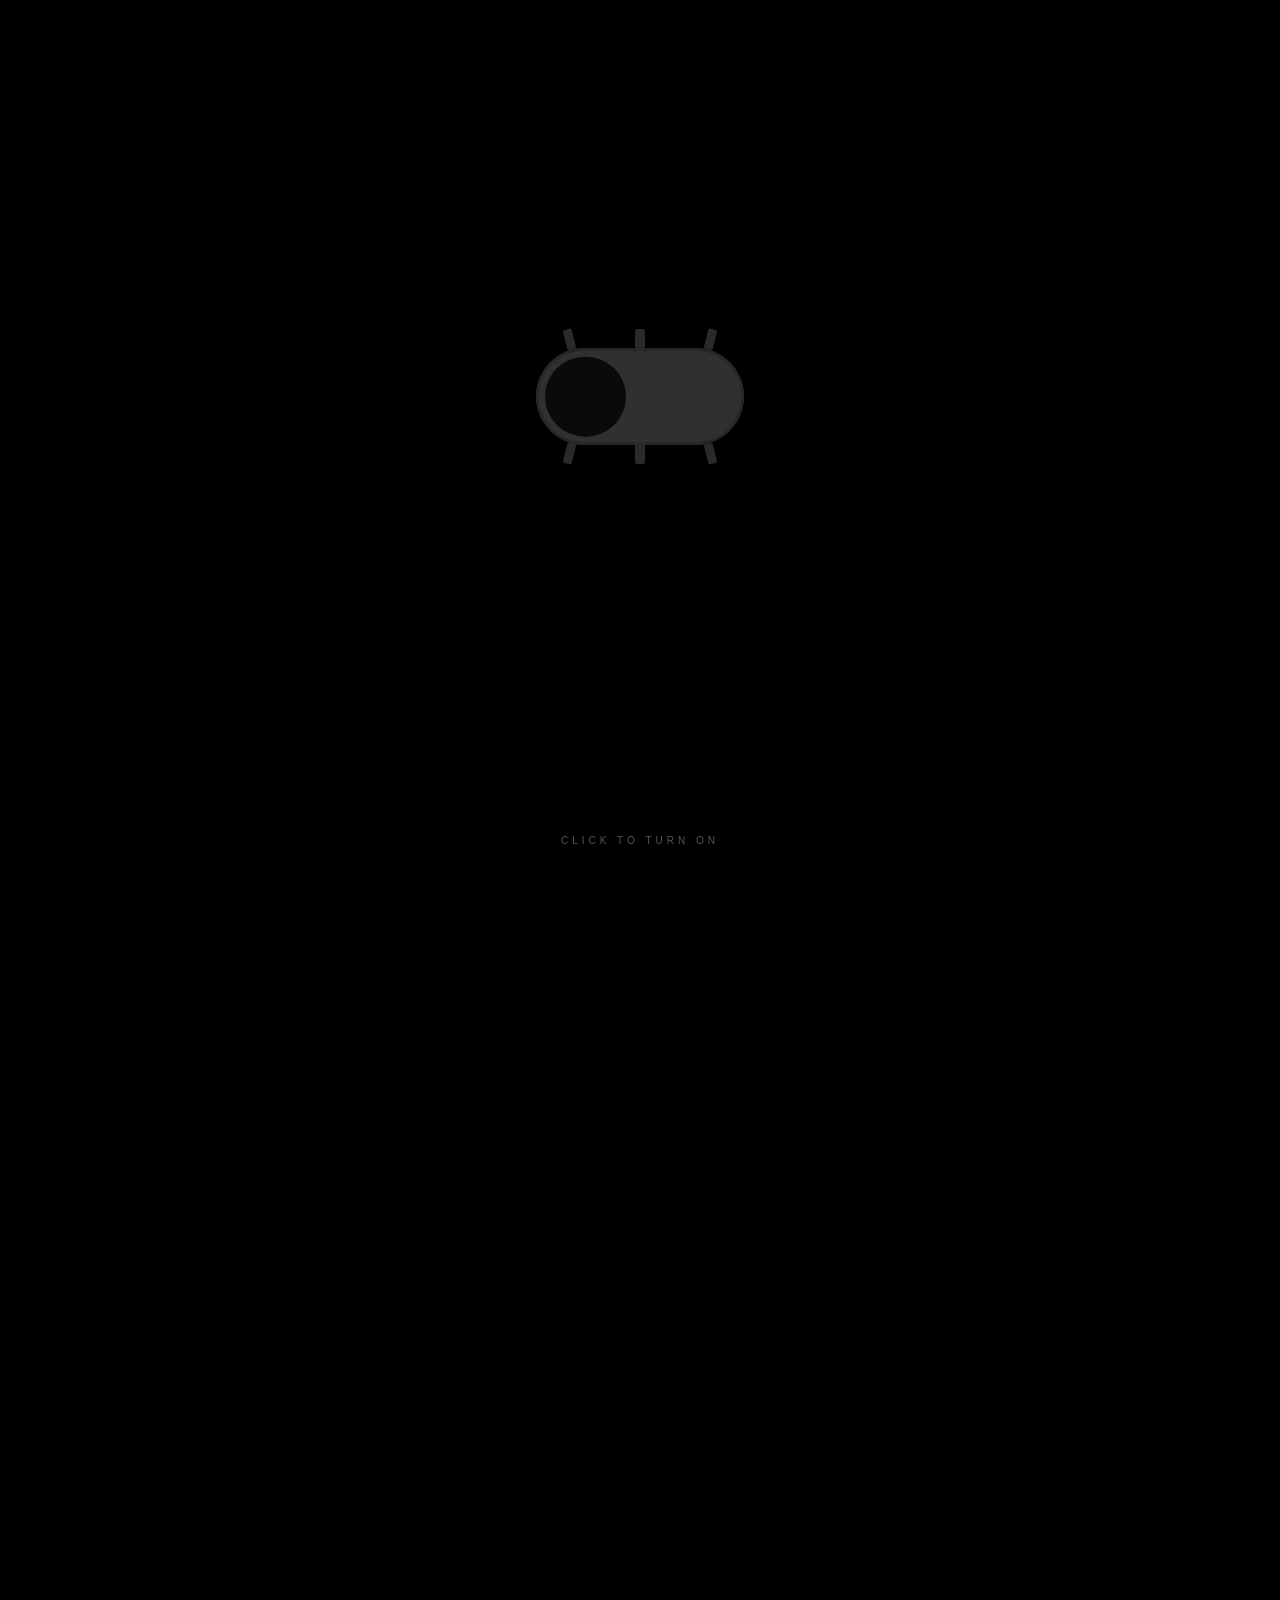
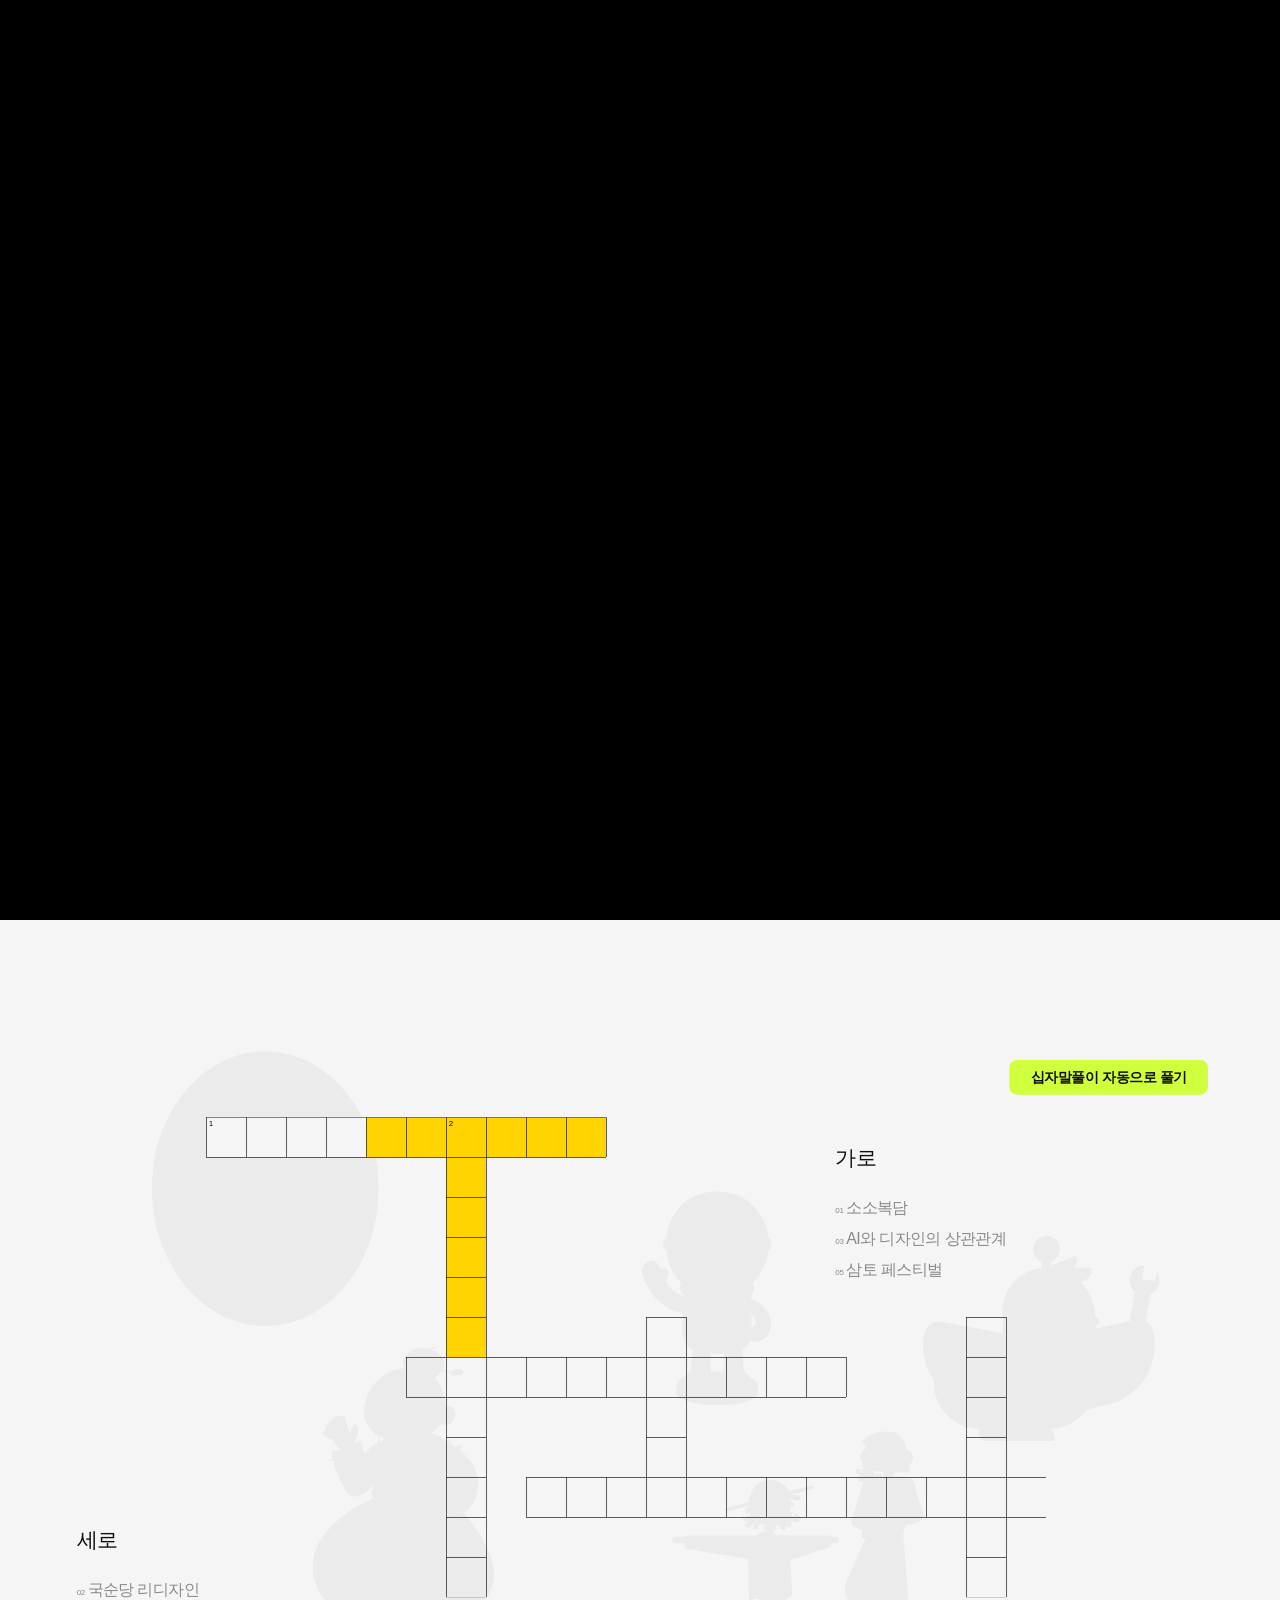
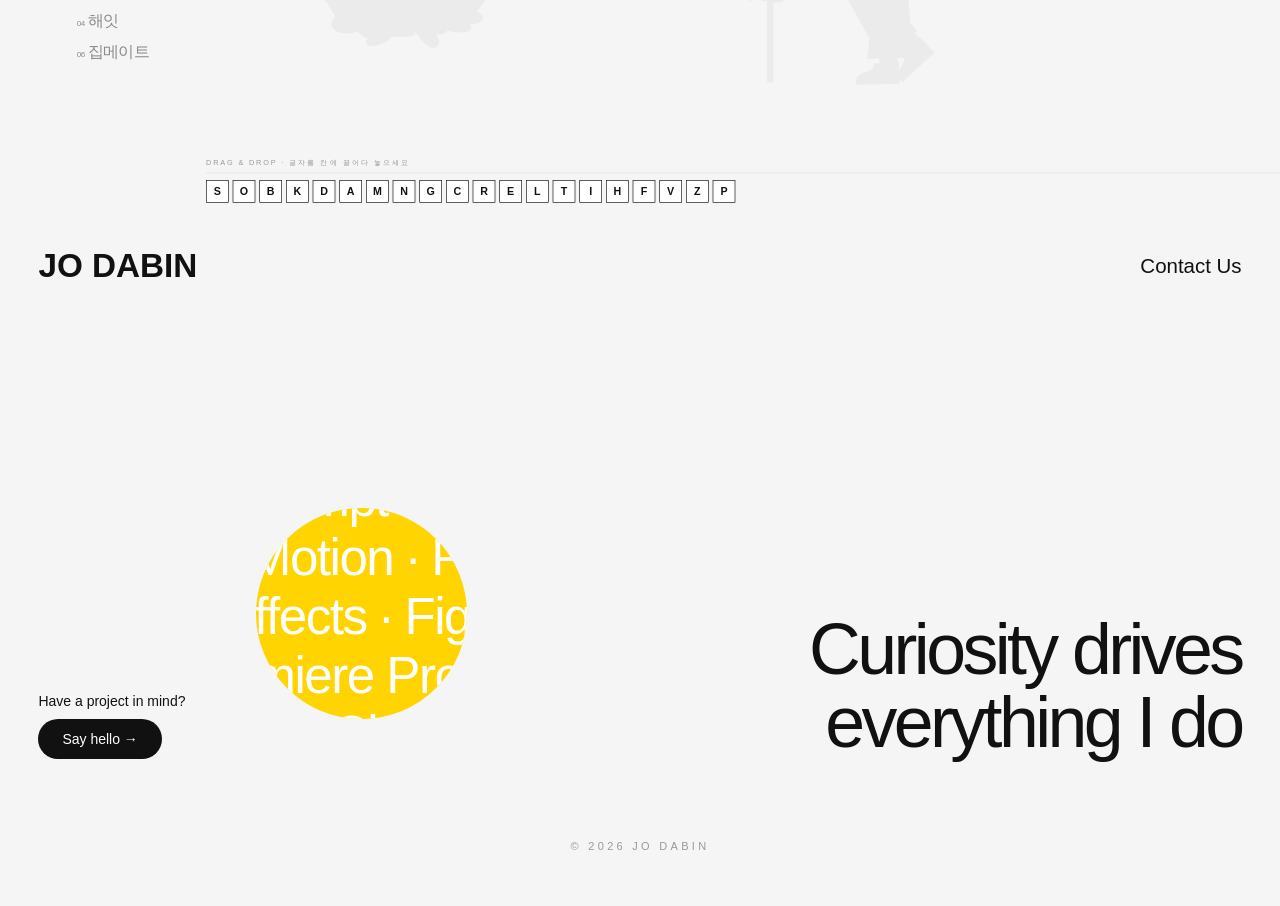
==== commit 2277043d: "스크롤 수정" ====
--- a/index.html
+++ b/index.html
@@ -53,9 +53,7 @@
 
 <!-- 2 BEAM -->
 <section class="beam-track" id="track">
-  <div class="stage" id="stage">
-    <div class="stage-txt" id="stxt">SELECTED WORKS</div>
-  </div>
+  <div class="stage" id="stage"></div>
 </section>
 
 <!-- 3 CROSSWORD -->
--- a/style.css
+++ b/style.css
@@ -70,10 +70,10 @@
 .tb-c{--tc:#8fb0e0;--tg:rgba(63,102,194,.55);left:50%;top:58vh;transform:translateX(-50%);text-align:center}
 
 /* ---------- 2. BEAM (scroll-driven) ---------- */
-/* 조명이 작아지며 떨어지는 연출은 이제 히어로 쪽(.hero-wrap)에서 끝나고, 여기서는 검정→흰색 배경 전환만 짧게 담당 */
-.beam-track{position:relative;height:130vh}
+/* 조명이 작아지며 떨어지는 연출은 이제 히어로 쪽(.hero-wrap)에서 끝나고, 여기서는 검정→회색 배경 전환만 짧게 담당.
+   예전엔 130vh나 스크롤해야 지나가서 너무 길게 느껴졌고, "SELECTED WORKS" 문구도 굳이 필요 없어 뺐음 */
+.beam-track{position:relative;height:115vh}
 .stage{position:sticky;top:0;height:100vh;overflow:hidden;background:#000}
-.stage-txt{position:absolute;left:0;right:0;top:50%;text-align:center;font-size:clamp(14px,1.6vw,20px);letter-spacing:.4em;transform:translateY(-50%);mix-blend-mode:difference;color:#fff;pointer-events:none}
 
 /* ---------- 3. CROSSWORD ---------- */
 /* 피그마 원본(node 75:308)이 1920x1080 캔버스 그대로 그려져 있어서, 그 실측 px 좌표를 그대로 쓰는
@@ -119,7 +119,10 @@
 .g2{left:469px;top:505px;width:272px;height:452px}
 .g3{left:1267px;top:632px;width:135px;height:380px}
 .g4{left:1008px;top:705px;width:250px;height:304px}
-.g5{left:1750.56px;top:339px;width:354.56px;height:308.02px;transform:rotate(180deg) scaleY(-1)}
+/* 피그마 원본 좌표(left:1750.56px)는 1920px 캔버스 경계를 훌쩍 넘어가는 위치라 화면이 넓을 때 붕 떠 보였음.
+   세로 위치(top)는 원본 그대로 두고, 캔버스 안에 온전히 들어오도록 가로만 당겨서 원래 있어야 할 자리(빨간 원으로 표시된,
+   AI/상관관계 절 옆·ZIPMATE 칸 위쪽)에 오도록 수정 */
+.g5{left:1385px;top:339px;width:354.56px;height:308.02px;transform:rotate(180deg) scaleY(-1)}
 .g6{left:228px;top:62px;width:340px;height:412px}
 
 /* 절 패널 (가로 / 세로) — 피그마 실측 위치/폭 그대로 */
